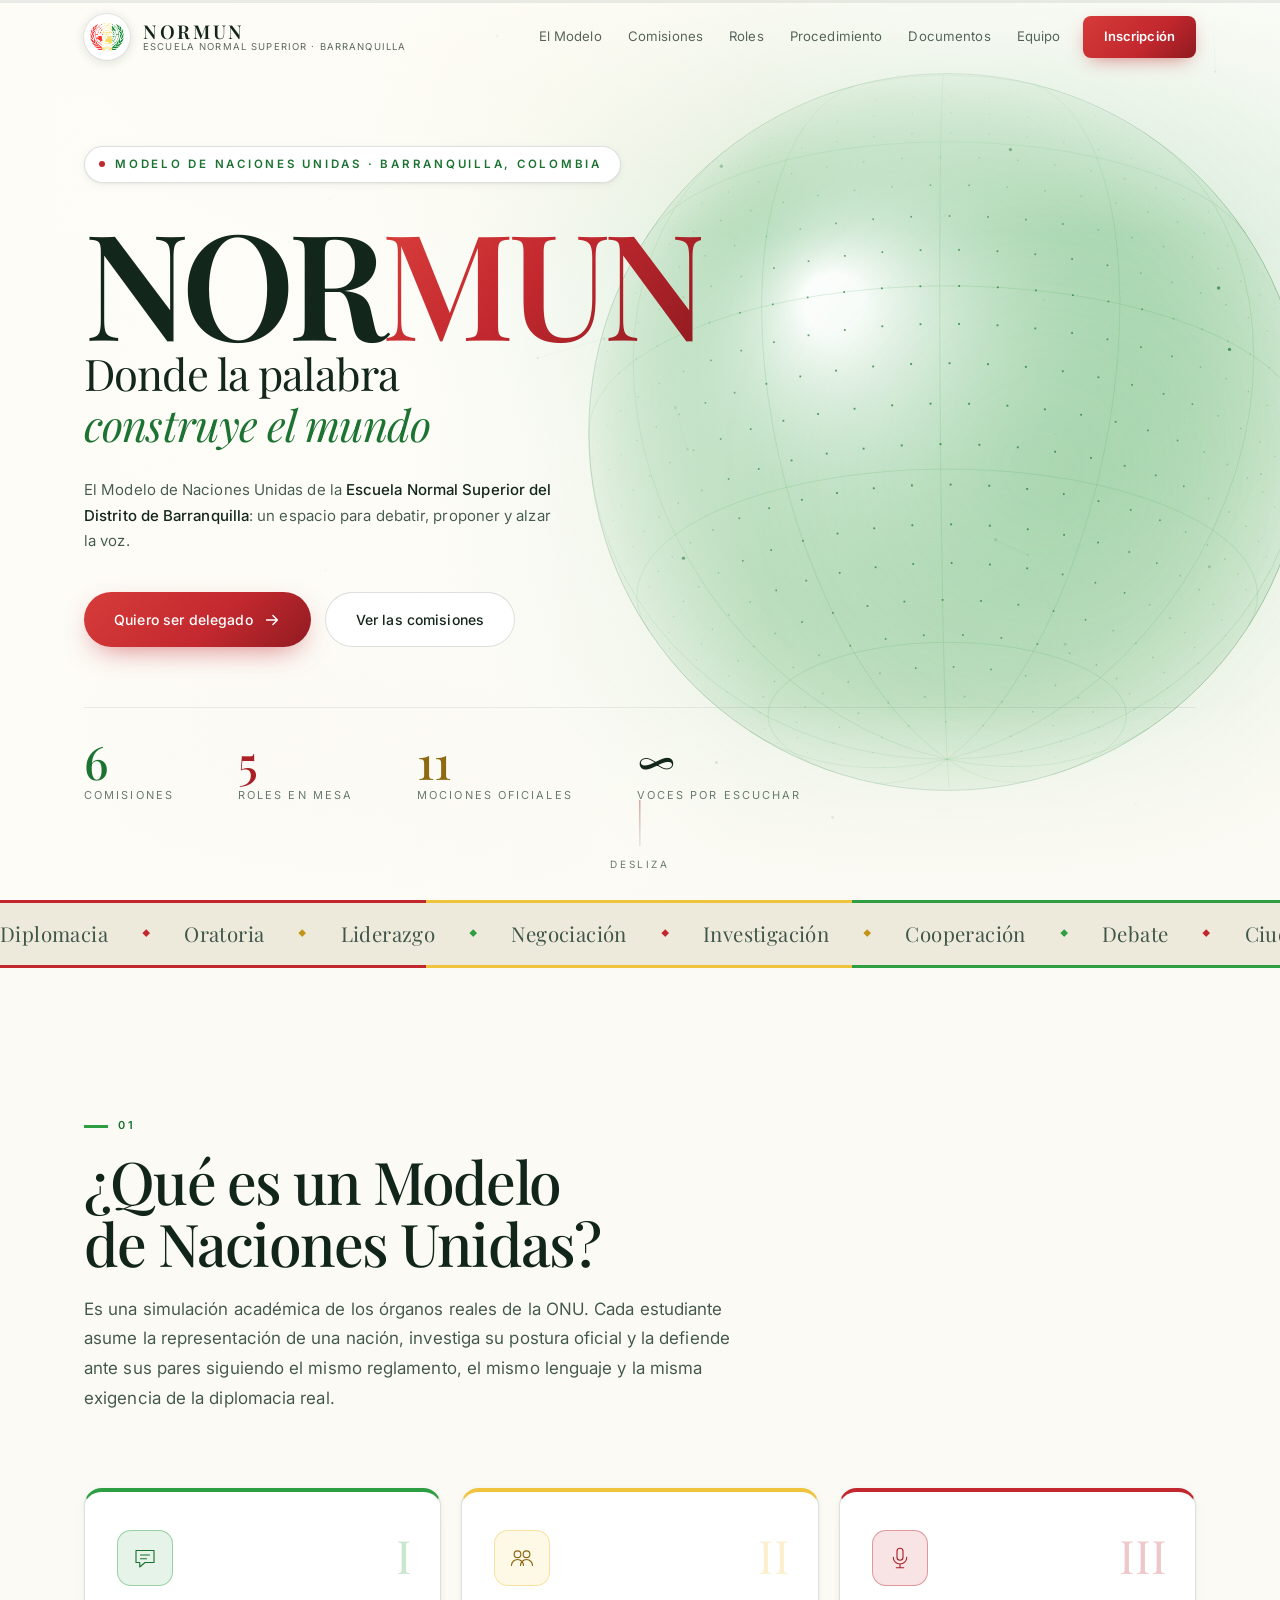
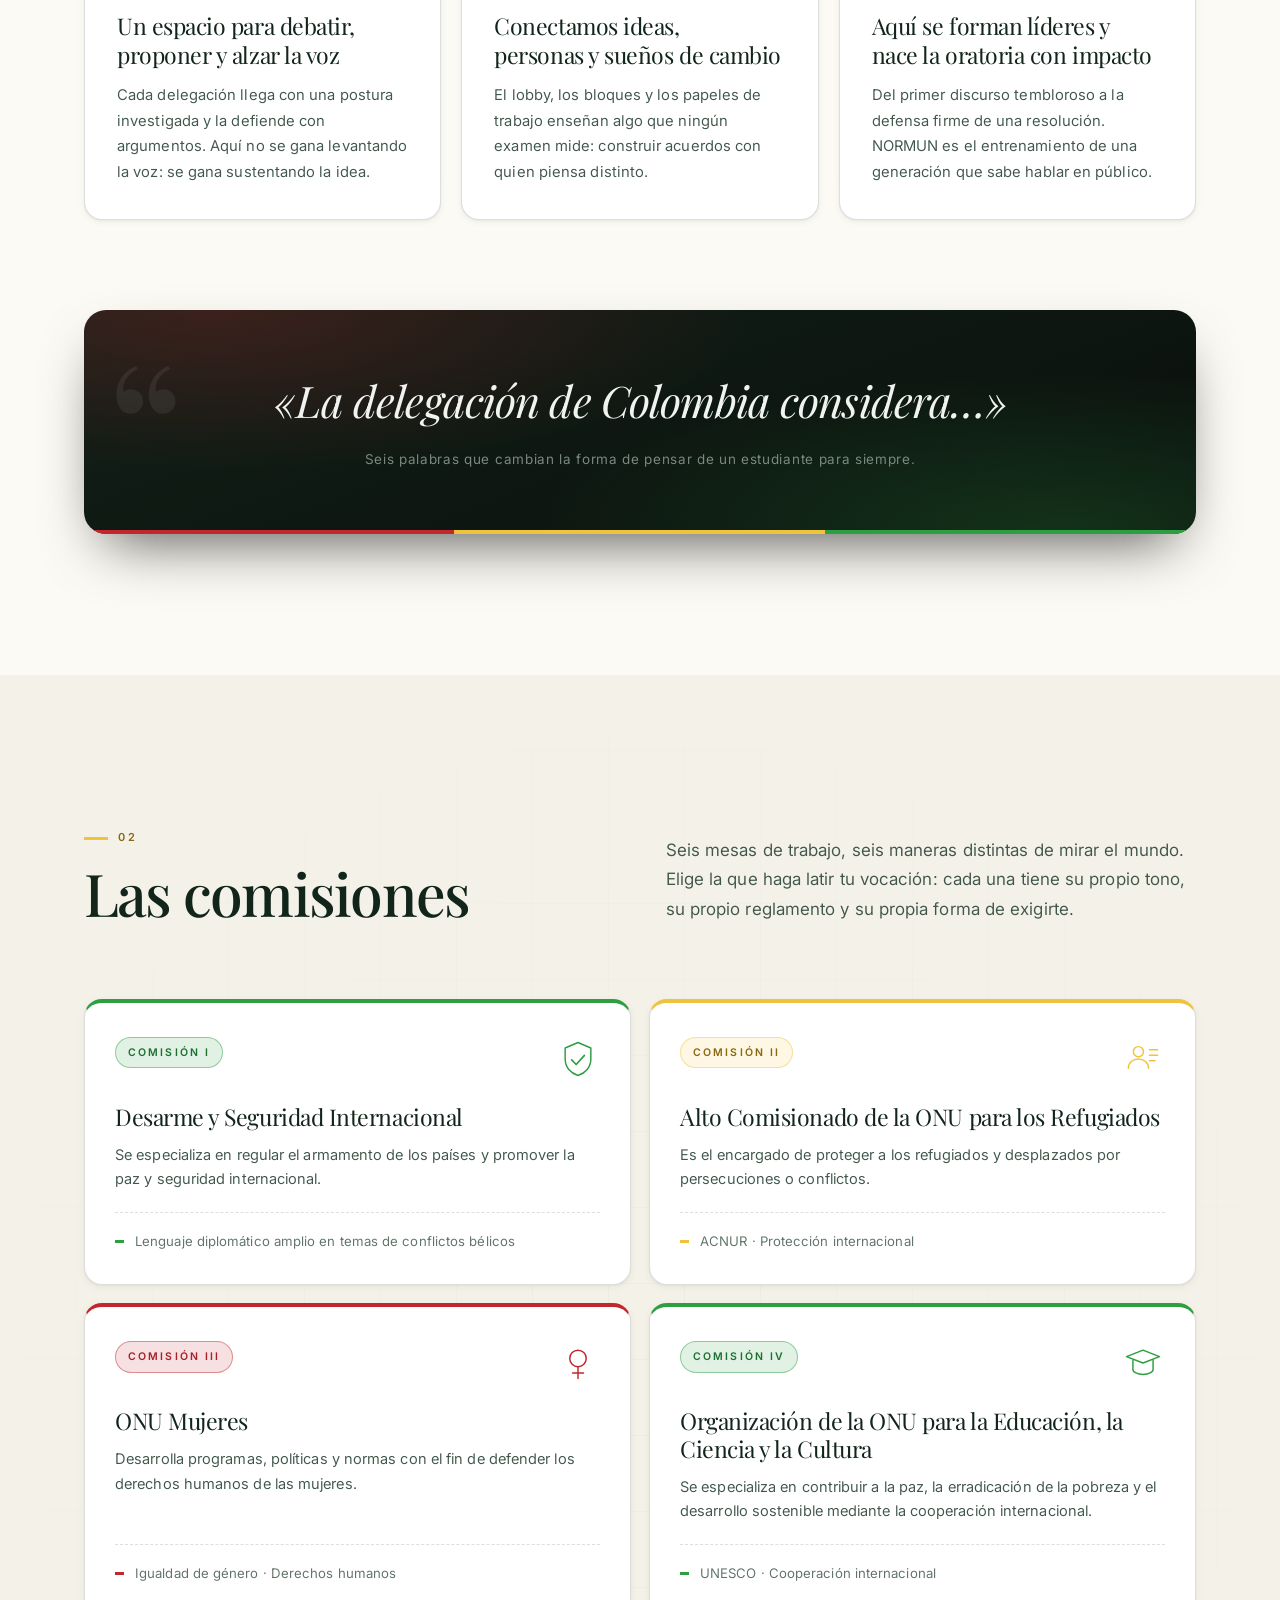
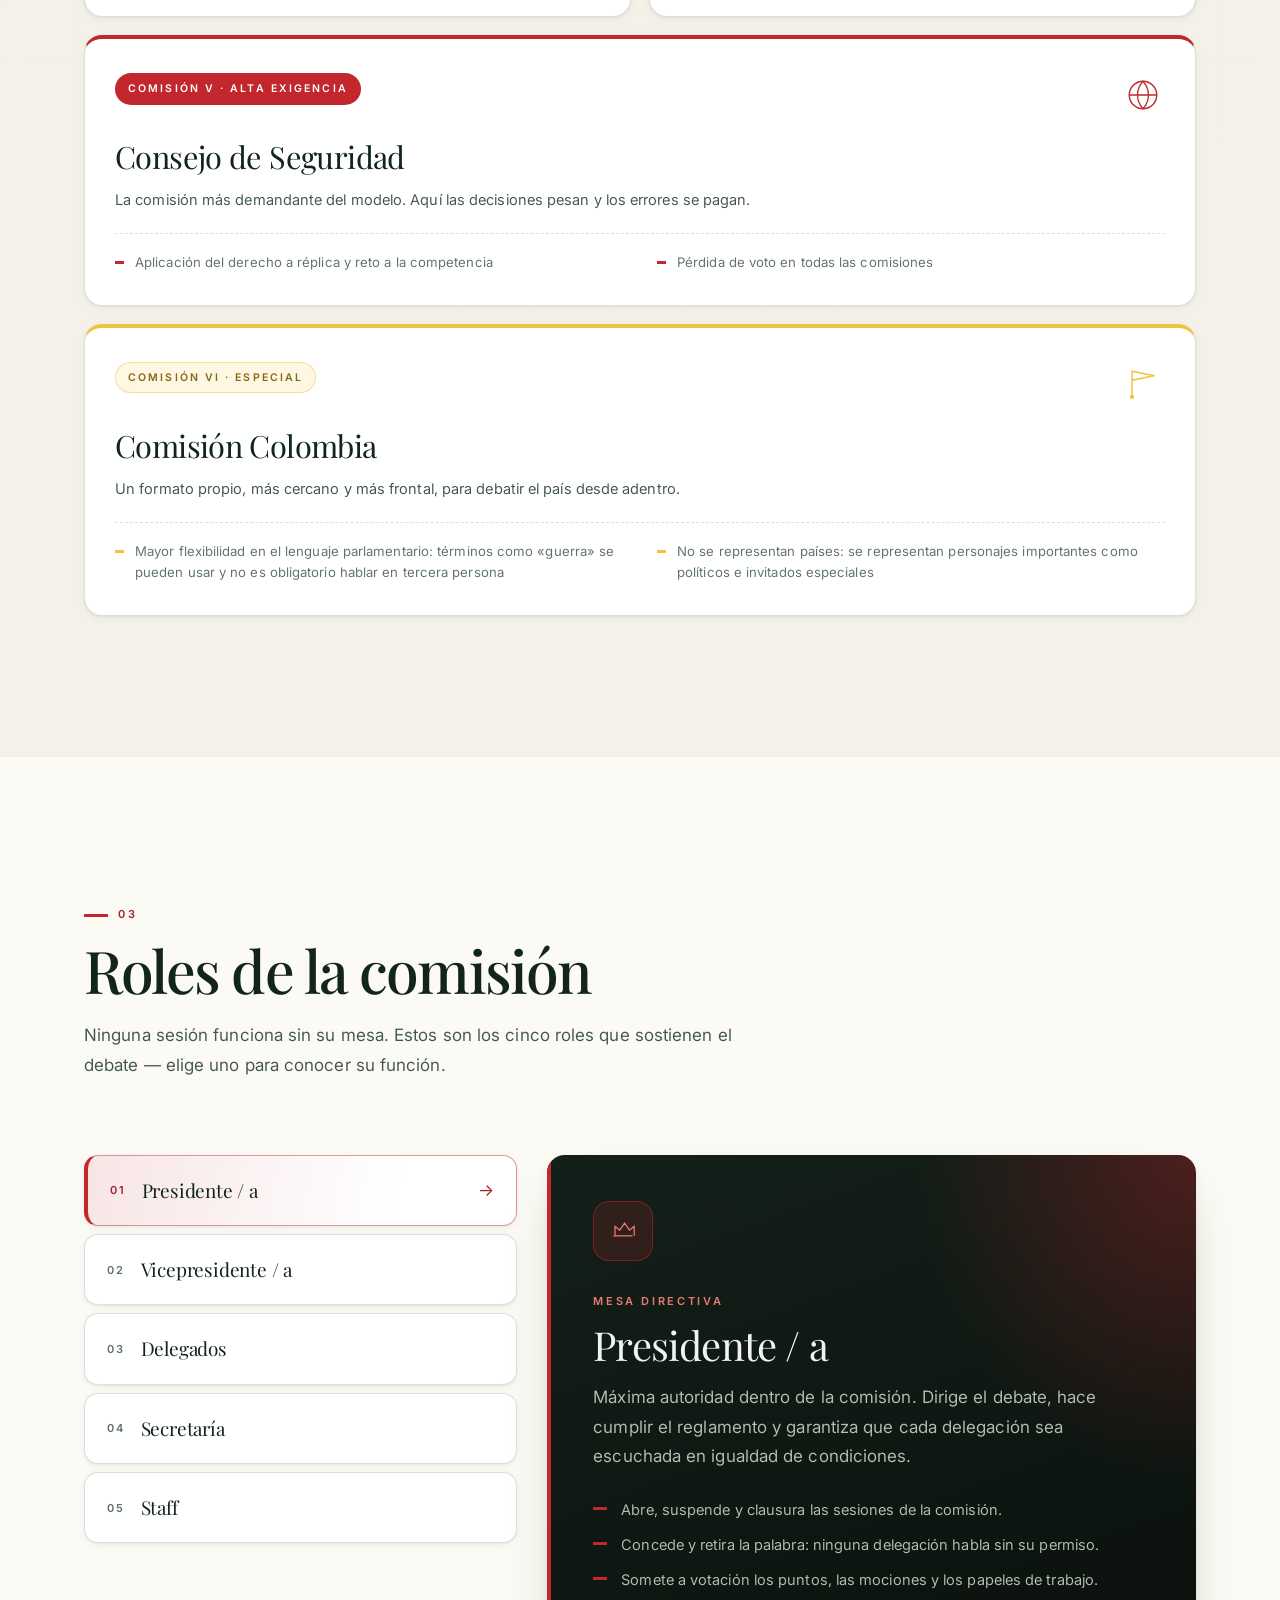
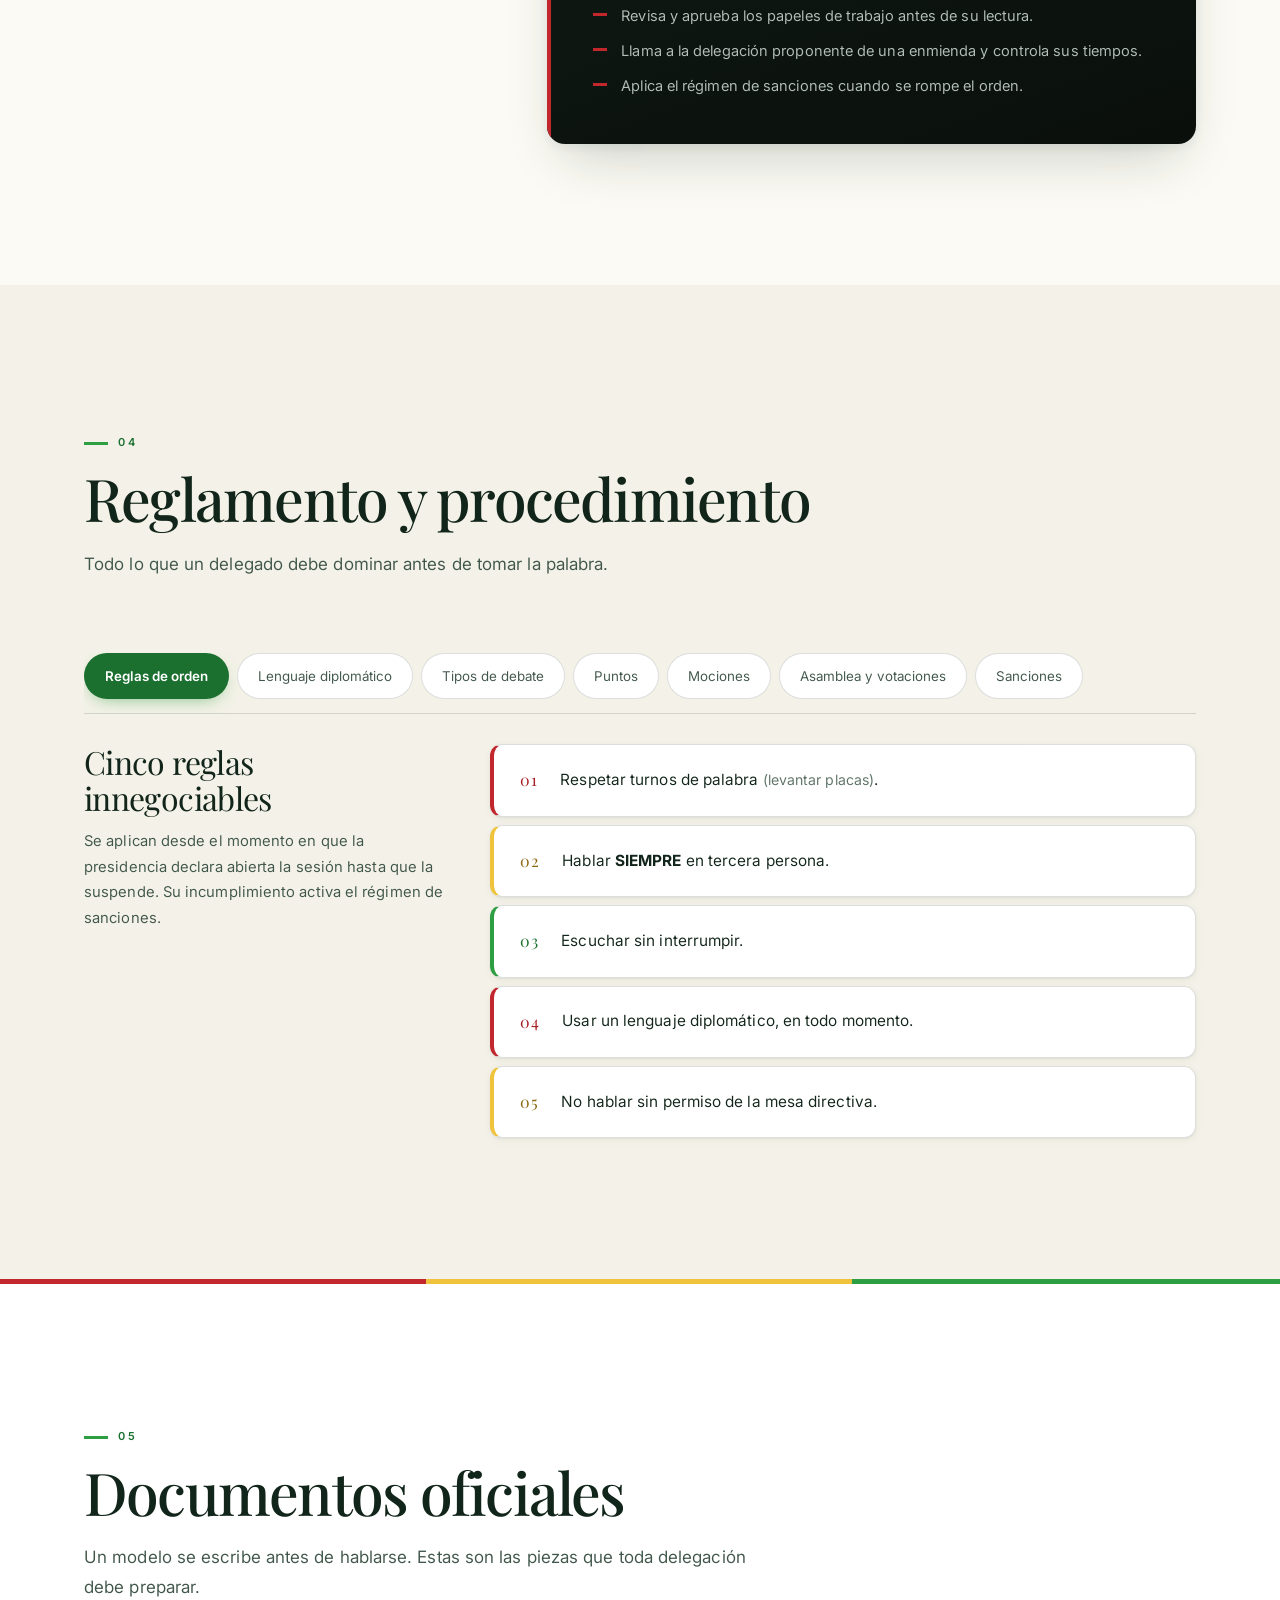
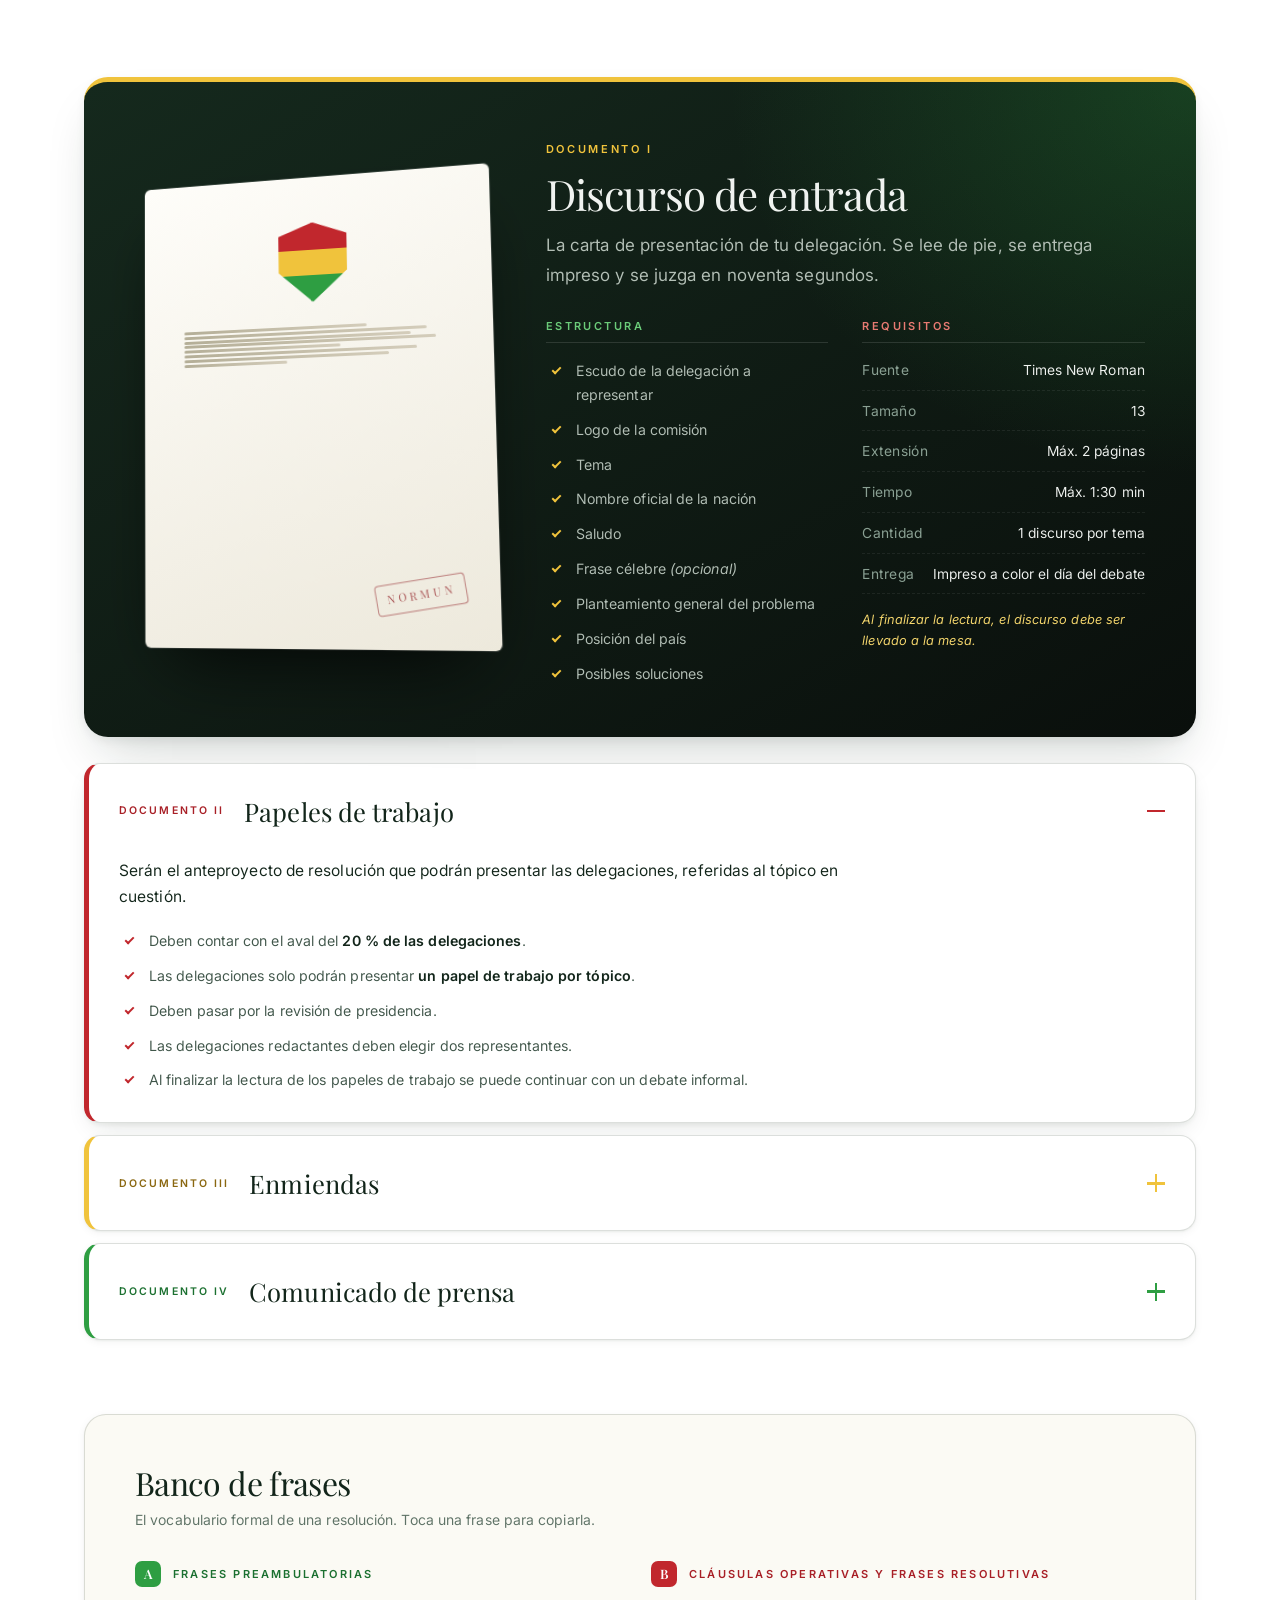
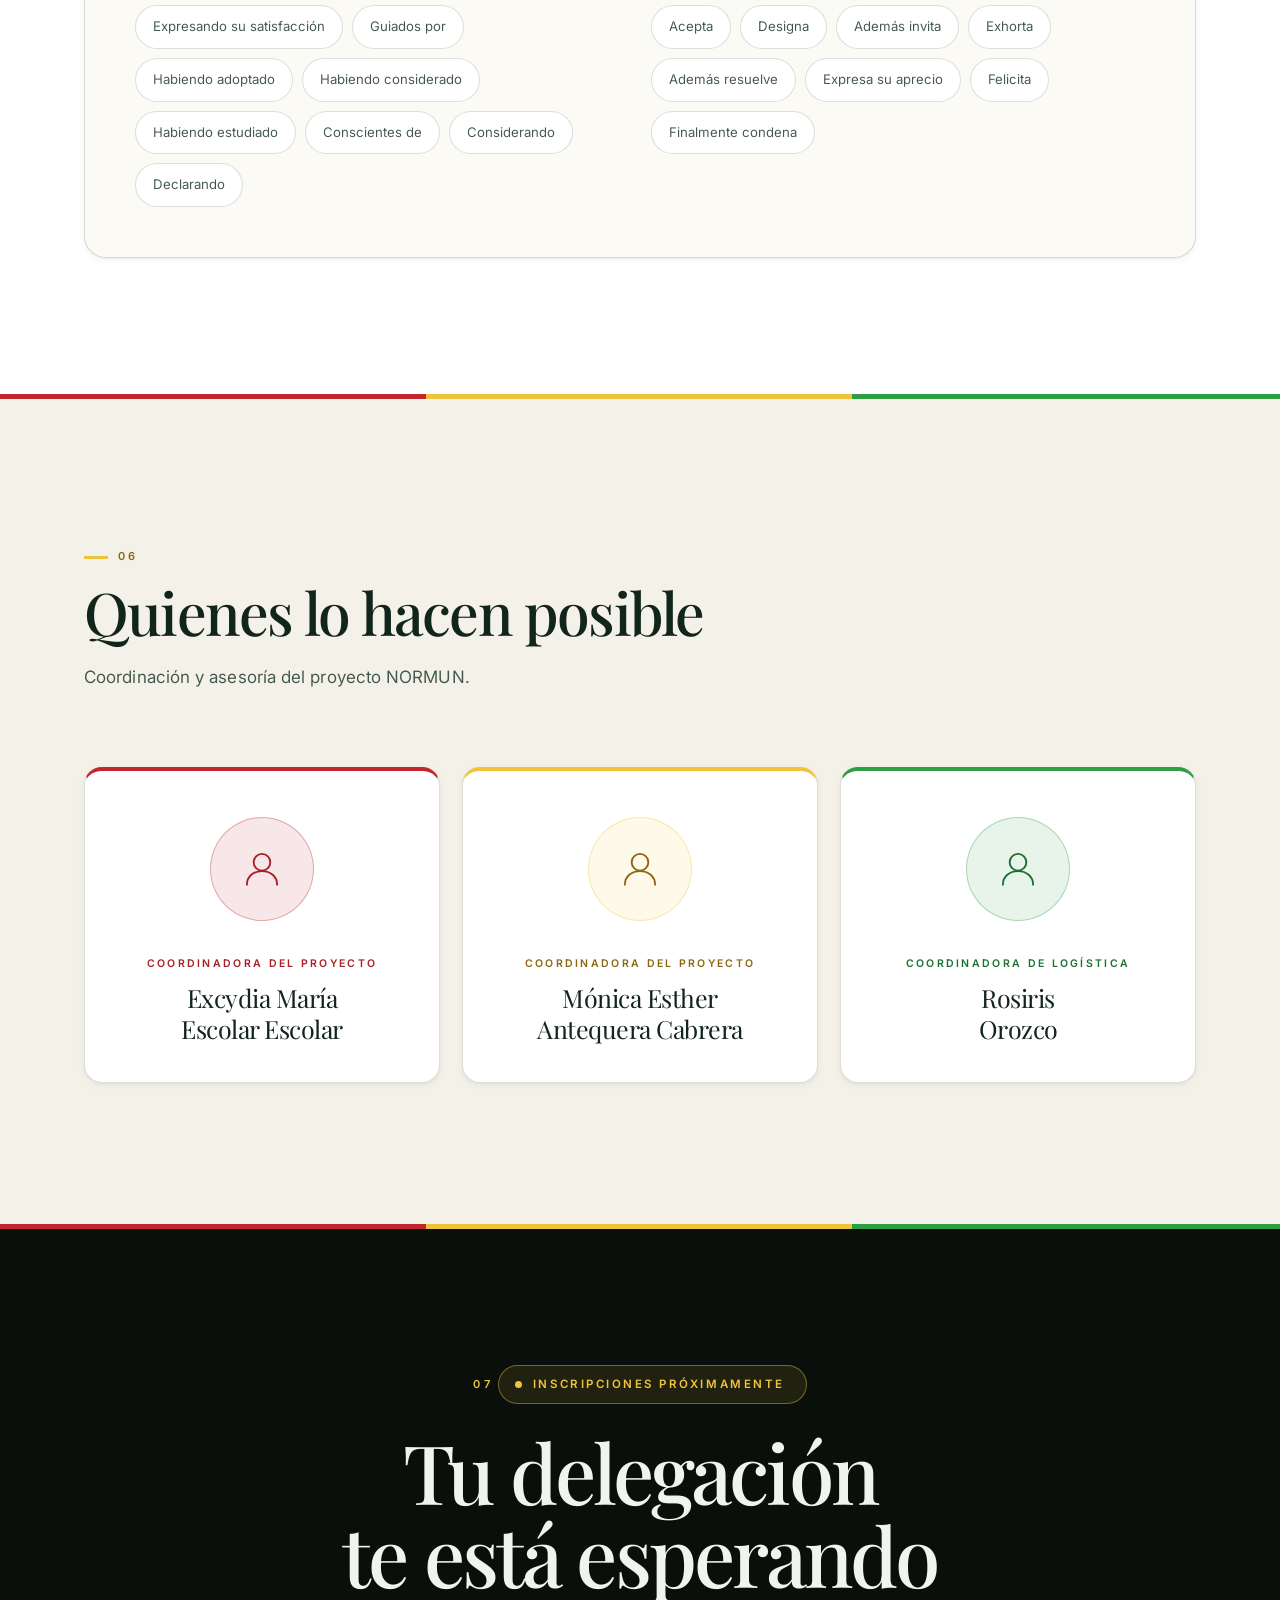
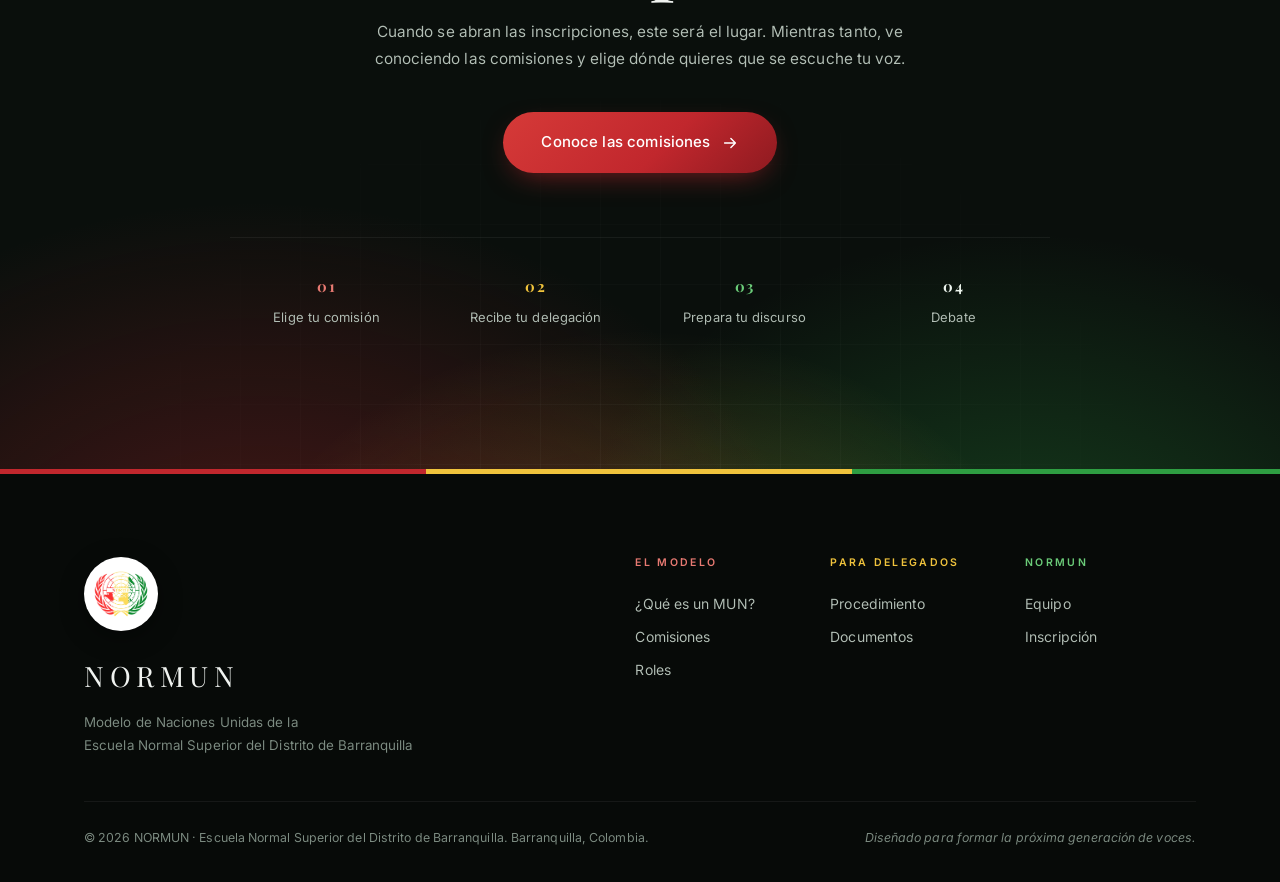
==== index.html @ fd5c43be "Sitio web de NORMUN Modelo de Naciones Unidas de la Escuela Normal Superior del Distrito de Barranqu" ====
<!DOCTYPE html>
<html lang="es">
<head>
<meta charset="UTF-8">
<meta name="viewport" content="width=device-width, initial-scale=1, viewport-fit=cover">
<meta name="theme-color" content="#FBFAF4">
<title>NORMUN · Modelo de Naciones Unidas — Escuela Normal Superior del Distrito de Barranquilla</title>
<meta name="description" content="NORMUN es el Modelo de Naciones Unidas de la Escuela Normal Superior del Distrito de Barranquilla. Un espacio para debatir, proponer y alzar la voz: seis comisiones, reglamento oficial y formación en oratoria y diplomacia.">
<meta name="author" content="NORMUN — Escuela Normal Superior del Distrito de Barranquilla">

<meta property="og:type" content="website">
<meta property="og:title" content="NORMUN · Modelo de Naciones Unidas">
<meta property="og:description" content="Escuela Normal Superior del Distrito de Barranquilla. Debatir, proponer y alzar la voz.">
<meta property="og:locale" content="es_CO">
<meta property="og:image" content="assets/img/logo-normun.png">
<meta name="twitter:card" content="summary_large_image">

<link rel="icon" href="data:image/svg+xml,%3Csvg xmlns='http://www.w3.org/2000/svg' viewBox='0 0 64 64'%3E%3Crect width='64' height='64' rx='14' fill='%230A0F0C'/%3E%3Cg fill='none' stroke-width='2'%3E%3Ccircle cx='32' cy='32' r='18' stroke='%232E9E42'/%3E%3Ccircle cx='32' cy='32' r='12' stroke='%23F0C33C'/%3E%3Ccircle cx='32' cy='32' r='6' stroke='%23F0C33C'/%3E%3Cpath d='M32 14v36M14 32h36M19.3 19.3 44.7 44.7M44.7 19.3 19.3 44.7' stroke='%23C1272D' stroke-width='1.6'/%3E%3C/g%3E%3C/svg%3E">

<link rel="apple-touch-icon" href="assets/img/logo-normun.png">

<link rel="preconnect" href="https://fonts.googleapis.com">
<link rel="preconnect" href="https://fonts.gstatic.com" crossorigin>
<link href="https://fonts.googleapis.com/css2?family=Inter:wght@300;400;500;600;700&family=Playfair+Display:ital,wght@0,400;0,500;0,600;0,700;1,400&display=swap" rel="stylesheet">

<link rel="stylesheet" href="assets/css/styles.css">
</head>
<body>

<!-- ============ PRELOADER ============ -->
<div class="loader" id="loader" aria-hidden="true">
  <div class="loader__inner">
    <span class="loader__logo">
      <img src="assets/img/logo-normun.png" alt="" loading="eager"
           onerror="this.closest('.loader__logo').classList.add('is-missing')">
      <!-- Respaldo si falta el archivo: emblema inspirado en el logo —
           globo de la ONU en proyección azimutal, rama izquierda roja
           y rama derecha verde. -->
      <svg class="loader__emblem" viewBox="0 0 120 120" fill="none" aria-hidden="true">
      <g class="lo-globe">
        <circle cx="60" cy="52" r="26"/>
        <circle cx="60" cy="52" r="17.3"/>
        <circle cx="60" cy="52" r="8.7"/>
        <path d="M60 26v52M34 52h52M41.6 33.6 78.4 70.4M78.4 33.6 41.6 70.4"/>
      </g>
      <g class="lo-branch lo-branch--l">
        <path d="M60 106C43 101 31 88 28 68"/>
        <ellipse class="lo-leaf" cx="47" cy="99" rx="7" ry="3.2" transform="rotate(-18 47 99)"/>
        <ellipse class="lo-leaf" cx="38.5" cy="91" rx="7" ry="3.2" transform="rotate(-40 38.5 91)"/>
        <ellipse class="lo-leaf" cx="32" cy="80" rx="7" ry="3.2" transform="rotate(-60 32 80)"/>
        <ellipse class="lo-leaf" cx="28.5" cy="68" rx="6.5" ry="3" transform="rotate(-80 28.5 68)"/>
      </g>
      <g class="lo-branch lo-branch--r">
        <path d="M60 106c17-5 29-18 32-38"/>
        <ellipse class="lo-leaf" cx="73" cy="99" rx="7" ry="3.2" transform="rotate(18 73 99)"/>
        <ellipse class="lo-leaf" cx="81.5" cy="91" rx="7" ry="3.2" transform="rotate(40 81.5 91)"/>
        <ellipse class="lo-leaf" cx="88" cy="80" rx="7" ry="3.2" transform="rotate(60 88 80)"/>
        <ellipse class="lo-leaf" cx="91.5" cy="68" rx="6.5" ry="3" transform="rotate(80 91.5 68)"/>
      </g>
      </svg>
    </span>
    <div class="loader__word" aria-label="NORMUN">
      <span>N</span><span>O</span><span>R</span><span>M</span><span>U</span><span>N</span>
    </div>
    <div class="loader__bar"><i></i></div>
  </div>
</div>

<div class="grain" aria-hidden="true"></div>
<div class="scrollbar" aria-hidden="true"><i id="scrollProgress"></i></div>

<a class="skip" href="#modelo">Saltar al contenido</a>

<!-- ============ NAV ============ -->
<header class="nav" id="nav">
  <div class="nav__wrap">
    <a href="#inicio" class="brand" aria-label="NORMUN — inicio">
      <!-- Guarda el logo oficial en assets/img/logo-normun.png y aparece solo.
           Mientras no exista, se muestra el emblema SVG de respaldo. -->
      <span class="brand__logo">
        <img src="assets/img/logo-normun.png" alt="" loading="eager"
             onerror="this.closest('.brand__logo').classList.add('is-missing')">
        <svg class="brand__mark" viewBox="0 0 48 48" fill="none" aria-hidden="true">
          <circle class="bm-globe" cx="24" cy="24" r="15" stroke-width="1.7"/>
          <circle class="bm-lat" cx="24" cy="24" r="10" stroke-width="1.1"/>
          <circle class="bm-lat" cx="24" cy="24" r="5" stroke-width="1.1"/>
          <path class="bm-mer" d="M24 9v30M9 24h30M13.4 13.4 34.6 34.6M34.6 13.4 13.4 34.6" stroke-width="1.1"/>
        </svg>
      </span>
      <span class="brand__text">
        <b>NORMUN</b>
        <em>Escuela Normal Superior &middot; Barranquilla</em>
      </span>
    </a>

    <nav class="nav__links" id="navLinks" aria-label="Navegación principal">
      <a href="#modelo">El Modelo</a>
      <a href="#comisiones">Comisiones</a>
      <a href="#roles">Roles</a>
      <a href="#procedimiento">Procedimiento</a>
      <a href="#documentos">Documentos</a>
      <a href="#equipo">Equipo</a>
      <a href="#inscripcion" class="nav__cta">Inscripción</a>
    </nav>

    <button class="burger" id="burger" aria-label="Abrir menú" aria-expanded="false" aria-controls="navLinks">
      <span></span><span></span>
    </button>
  </div>
</header>

<main>

<!-- ============ HERO ============ -->
<section class="hero" id="inicio">
  <canvas class="hero__canvas" id="globeCanvas" aria-hidden="true"></canvas>
  <div class="hero__veil" aria-hidden="true"></div>
  <div class="hero__glow" aria-hidden="true"></div>

  <div class="hero__content">
    <p class="hero__eyebrow reveal" data-delay="0">
      <span class="dot"></span> Modelo de Naciones Unidas · Barranquilla, Colombia
    </p>

    <h1 class="hero__title">
      <span class="line"><span class="up up--ink" style="--d:.05s">NOR</span><span class="up up--red" style="--d:.12s">MUN</span></span>
      <span class="line hero__sub"><span class="up" style="--d:.22s">Donde la palabra</span></span>
      <span class="line hero__sub"><span class="up up--italic" style="--d:.3s">construye el mundo</span></span>
    </h1>

    <p class="hero__lead reveal" data-delay="120">
      El Modelo de Naciones Unidas de la <strong>Escuela Normal Superior del Distrito
      de Barranquilla</strong>: un espacio para debatir, proponer y alzar la voz.
    </p>

    <div class="hero__actions reveal" data-delay="200">
      <a href="#inscripcion" class="btn btn--red">
        Quiero ser delegado
        <svg viewBox="0 0 20 20" aria-hidden="true"><path d="M4 10h12M11 5l5 5-5 5" fill="none" stroke="currentColor" stroke-width="1.6" stroke-linecap="round" stroke-linejoin="round"/></svg>
      </a>
      <a href="#comisiones" class="btn btn--ghost">Ver las comisiones</a>
    </div>

    <ul class="hero__facts reveal" data-delay="280">
      <li><b data-count="6">0</b><span>Comisiones</span></li>
      <li><b data-count="5">0</b><span>Roles en mesa</span></li>
      <li><b data-count="11">0</b><span>Mociones oficiales</span></li>
      <li><b>∞</b><span>Voces por escuchar</span></li>
    </ul>
  </div>

  <a href="#modelo" class="hero__scroll" aria-label="Desplazar hacia abajo">
    <span class="hero__scroll-line"><i></i></span>
    <span class="hero__scroll-txt">Desliza</span>
  </a>
</section>

<!-- ============ TICKER ============ -->
<div class="ticker" aria-hidden="true">
  <div class="ticker__track">
    <span>Diplomacia</span><i>◆</i><span>Oratoria</span><i>◆</i><span>Liderazgo</span><i>◆</i>
    <span>Negociación</span><i>◆</i><span>Investigación</span><i>◆</i><span>Cooperación</span><i>◆</i>
    <span>Debate</span><i>◆</i><span>Ciudadanía global</span><i>◆</i>
    <span>Diplomacia</span><i>◆</i><span>Oratoria</span><i>◆</i><span>Liderazgo</span><i>◆</i>
    <span>Negociación</span><i>◆</i><span>Investigación</span><i>◆</i><span>Cooperación</span><i>◆</i>
    <span>Debate</span><i>◆</i><span>Ciudadanía global</span><i>◆</i>
  </div>
</div>

<!-- ============ 01 · EL MODELO ============ -->
<section class="section section--modelo" id="modelo">
  <div class="wrap">
    <header class="sec-head reveal">
      <span class="sec-num">01</span>
      <h2 class="sec-title">¿Qué es un Modelo<br>de Naciones Unidas?</h2>
      <p class="sec-desc">
        Es una simulación académica de los órganos reales de la ONU. Cada estudiante asume la
        representación de una nación, investiga su postura oficial y la defiende ante sus pares
        siguiendo el mismo reglamento, el mismo lenguaje y la misma exigencia de la diplomacia real.
      </p>
    </header>

    <div class="pillars">
      <article class="pillar reveal" data-delay="0">
        <div class="pillar__icon">
          <svg viewBox="0 0 40 40" fill="none" aria-hidden="true">
            <path d="M8 10h24v16H20l-7 6v-6H8z" stroke="currentColor" stroke-width="1.5" stroke-linejoin="round"/>
            <path d="M14 16h12M14 21h8" stroke="currentColor" stroke-width="1.5" stroke-linecap="round"/>
          </svg>
        </div>
        <h3>Un espacio para debatir,<br>proponer y alzar la voz</h3>
        <p>Cada delegación llega con una postura investigada y la defiende con argumentos. Aquí no se
        gana levantando la voz: se gana sustentando la idea.</p>
        <span class="pillar__idx">I</span>
      </article>

      <article class="pillar reveal" data-delay="90">
        <div class="pillar__icon">
          <svg viewBox="0 0 40 40" fill="none" aria-hidden="true">
            <circle cx="14" cy="15" r="4.5" stroke="currentColor" stroke-width="1.5"/>
            <circle cx="26" cy="15" r="4.5" stroke="currentColor" stroke-width="1.5"/>
            <path d="M6 30c0-4.4 3.6-8 8-8s8 3.6 8 8M18 30c0-4.4 3.6-8 8-8s8 3.6 8 8" stroke="currentColor" stroke-width="1.5" stroke-linecap="round"/>
          </svg>
        </div>
        <h3>Conectamos ideas,<br>personas y sueños de cambio</h3>
        <p>El lobby, los bloques y los papeles de trabajo enseñan algo que ningún examen mide:
        construir acuerdos con quien piensa distinto.</p>
        <span class="pillar__idx">II</span>
      </article>

      <article class="pillar reveal" data-delay="180">
        <div class="pillar__icon">
          <svg viewBox="0 0 40 40" fill="none" aria-hidden="true">
            <rect x="16" y="7" width="8" height="16" rx="4" stroke="currentColor" stroke-width="1.5"/>
            <path d="M11 19a9 9 0 0 0 18 0M20 28v5M15 33h10" stroke="currentColor" stroke-width="1.5" stroke-linecap="round"/>
          </svg>
        </div>
        <h3>Aquí se forman líderes y<br>nace la oratoria con impacto</h3>
        <p>Del primer discurso tembloroso a la defensa firme de una resolución. NORMUN es el
        entrenamiento de una generación que sabe hablar en público.</p>
        <span class="pillar__idx">III</span>
      </article>
    </div>

    <figure class="quote on-dark reveal">
      <blockquote>
        «La delegación de Colombia considera…»
      </blockquote>
      <figcaption>
        Seis palabras que cambian la forma de pensar de un estudiante para siempre.
      </figcaption>
    </figure>
  </div>
</section>

<!-- ============ 02 · COMISIONES ============ -->
<section class="section section--comisiones" id="comisiones">
  <div class="wrap">
    <header class="sec-head sec-head--split reveal">
      <div>
        <span class="sec-num">02</span>
        <h2 class="sec-title">Las comisiones</h2>
      </div>
      <p class="sec-desc">
        Seis mesas de trabajo, seis maneras distintas de mirar el mundo. Elige la que
        haga latir tu vocación: cada una tiene su propio tono, su propio reglamento y
        su propia forma de exigirte.
      </p>
    </header>

    <div class="coms">

      <article class="com reveal" data-delay="0" style="--com:#2E9E42; --com-ink:#1B7030">
        <div class="com__bg" aria-hidden="true"></div>
        <div class="com__top">
          <span class="com__tag">Comisión I</span>
          <svg class="com__icon" viewBox="0 0 48 48" fill="none" aria-hidden="true">
            <path d="M24 6l14 6v12c0 9-6 15.5-14 18-8-2.5-14-9-14-18V12l14-6z" stroke="currentColor" stroke-width="1.6" stroke-linejoin="round"/>
            <path d="M17 25l5 5 9-10" stroke="currentColor" stroke-width="1.8" stroke-linecap="round" stroke-linejoin="round"/>
          </svg>
        </div>
        <h3 class="com__name">Desarme y Seguridad Internacional</h3>
        <p class="com__desc">Se especializa en regular el armamento de los países y promover la paz y
        seguridad internacional.</p>
        <ul class="com__meta">
          <li>Lenguaje diplomático amplio en temas de conflictos bélicos</li>
        </ul>
      </article>

      <article class="com reveal" data-delay="70" style="--com:#F0C33C; --com-ink:#8A6710">
        <div class="com__bg" aria-hidden="true"></div>
        <div class="com__top">
          <span class="com__tag">Comisión II</span>
          <svg class="com__icon" viewBox="0 0 48 48" fill="none" aria-hidden="true">
            <path d="M8 34c0-6 5-10 11-10s11 4 11 10" stroke="currentColor" stroke-width="1.6" stroke-linecap="round"/>
            <circle cx="19" cy="16" r="5.5" stroke="currentColor" stroke-width="1.6"/>
            <path d="M31 14h9M31 20h9M31 26h6" stroke="currentColor" stroke-width="1.6" stroke-linecap="round"/>
          </svg>
        </div>
        <h3 class="com__name">Alto Comisionado de la ONU para los Refugiados</h3>
        <p class="com__desc">Es el encargado de proteger a los refugiados y desplazados por
        persecuciones o conflictos.</p>
        <ul class="com__meta">
          <li>ACNUR · Protección internacional</li>
        </ul>
      </article>

      <article class="com reveal" data-delay="140" style="--com:#C1272D; --com-ink:#A81F26">
        <div class="com__bg" aria-hidden="true"></div>
        <div class="com__top">
          <span class="com__tag">Comisión III</span>
          <svg class="com__icon" viewBox="0 0 48 48" fill="none" aria-hidden="true">
            <circle cx="24" cy="19" r="9" stroke="currentColor" stroke-width="1.6"/>
            <path d="M24 28v13M18 35h12" stroke="currentColor" stroke-width="1.6" stroke-linecap="round"/>
          </svg>
        </div>
        <h3 class="com__name">ONU Mujeres</h3>
        <p class="com__desc">Desarrolla programas, políticas y normas con el fin de defender los
        derechos humanos de las mujeres.</p>
        <ul class="com__meta">
          <li>Igualdad de género · Derechos humanos</li>
        </ul>
      </article>

      <article class="com reveal" data-delay="0" style="--com:#2E9E42; --com-ink:#1B7030">
        <div class="com__bg" aria-hidden="true"></div>
        <div class="com__top">
          <span class="com__tag">Comisión IV</span>
          <svg class="com__icon" viewBox="0 0 48 48" fill="none" aria-hidden="true">
            <path d="M6 17l18-7 18 7-18 7-18-7z" stroke="currentColor" stroke-width="1.6" stroke-linejoin="round"/>
            <path d="M13 21v10c0 3 5 5.5 11 5.5S35 34 35 31V21" stroke="currentColor" stroke-width="1.6" stroke-linecap="round"/>
          </svg>
        </div>
        <h3 class="com__name">Organización de la ONU para la Educación, la Ciencia y la Cultura</h3>
        <p class="com__desc">Se especializa en contribuir a la paz, la erradicación de la pobreza y el
        desarrollo sostenible mediante la cooperación internacional.</p>
        <ul class="com__meta">
          <li>UNESCO · Cooperación internacional</li>
        </ul>
      </article>

      <article class="com com--wide reveal" data-delay="70" style="--com:#C1272D; --com-ink:#A81F26">
        <div class="com__bg" aria-hidden="true"></div>
        <div class="com__top">
          <span class="com__tag com__tag--hot">Comisión V · Alta exigencia</span>
          <svg class="com__icon" viewBox="0 0 48 48" fill="none" aria-hidden="true">
            <circle cx="24" cy="24" r="15" stroke="currentColor" stroke-width="1.6"/>
            <path d="M9 24h30M24 9c4 4.5 6 9.5 6 15s-2 10.5-6 15c-4-4.5-6-9.5-6-15s2-10.5 6-15z" stroke="currentColor" stroke-width="1.4"/>
          </svg>
        </div>
        <h3 class="com__name">Consejo de Seguridad</h3>
        <p class="com__desc">La comisión más demandante del modelo. Aquí las decisiones pesan y los
        errores se pagan.</p>
        <ul class="com__meta">
          <li>Aplicación del derecho a réplica y reto a la competencia</li>
          <li>Pérdida de voto en todas las comisiones</li>
        </ul>
      </article>

      <article class="com com--wide reveal" data-delay="140" style="--com:#F0C33C; --com-ink:#8A6710">
        <div class="com__bg" aria-hidden="true"></div>
        <div class="com__top">
          <span class="com__tag">Comisión VI · Especial</span>
          <svg class="com__icon" viewBox="0 0 48 48" fill="none" aria-hidden="true">
            <path d="M12 38V10l24 5-24 5" stroke="currentColor" stroke-width="1.6" stroke-linejoin="round"/>
            <circle cx="12" cy="38" r="2.4" fill="currentColor"/>
          </svg>
        </div>
        <h3 class="com__name">Comisión Colombia</h3>
        <p class="com__desc">Un formato propio, más cercano y más frontal, para debatir el país desde
        adentro.</p>
        <ul class="com__meta">
          <li>Mayor flexibilidad en el lenguaje parlamentario: términos como «guerra» se pueden usar y no es obligatorio hablar en tercera persona</li>
          <li>No se representan países: se representan personajes importantes como políticos e invitados especiales</li>
        </ul>
      </article>

    </div>
  </div>
</section>

<!-- ============ 03 · ROLES ============ -->
<section class="section section--roles" id="roles">
  <div class="wrap">
    <header class="sec-head reveal">
      <span class="sec-num">03</span>
      <h2 class="sec-title">Roles de la comisión</h2>
      <p class="sec-desc">Ninguna sesión funciona sin su mesa. Estos son los cinco roles que sostienen
      el debate — elige uno para conocer su función.</p>
    </header>

    <div class="roles reveal">
      <div class="roles__list" role="tablist" aria-label="Roles de la comisión">
        <button class="role is-active" role="tab" aria-selected="true" data-role="presidente">
          <span class="role__n">01</span>
          <span class="role__t">Presidente / a</span>
          <span class="role__arrow" aria-hidden="true">→</span>
        </button>
        <button class="role" role="tab" aria-selected="false" data-role="vicepresidente">
          <span class="role__n">02</span>
          <span class="role__t">Vicepresidente / a</span>
          <span class="role__arrow" aria-hidden="true">→</span>
        </button>
        <button class="role" role="tab" aria-selected="false" data-role="delegados">
          <span class="role__n">03</span>
          <span class="role__t">Delegados</span>
          <span class="role__arrow" aria-hidden="true">→</span>
        </button>
        <button class="role" role="tab" aria-selected="false" data-role="secretaria">
          <span class="role__n">04</span>
          <span class="role__t">Secretaría</span>
          <span class="role__arrow" aria-hidden="true">→</span>
        </button>
        <button class="role" role="tab" aria-selected="false" data-role="staff">
          <span class="role__n">05</span>
          <span class="role__t">Staff</span>
          <span class="role__arrow" aria-hidden="true">→</span>
        </button>
      </div>

      <div class="roles__panel" id="rolePanel" role="tabpanel" aria-live="polite">
        <!-- inyectado por JS -->
      </div>
    </div>
  </div>
</section>

<!-- ============ 04 · PROCEDIMIENTO ============ -->
<section class="section section--proc" id="procedimiento">
  <div class="wrap">
    <header class="sec-head reveal">
      <span class="sec-num">04</span>
      <h2 class="sec-title">Reglamento y procedimiento</h2>
      <p class="sec-desc">Todo lo que un delegado debe dominar antes de tomar la palabra.</p>
    </header>

    <div class="tabs reveal">
      <div class="tabs__bar" role="tablist" aria-label="Procedimiento">
        <button class="tab is-active" role="tab" aria-selected="true" data-tab="orden">Reglas de orden</button>
        <button class="tab" role="tab" aria-selected="false" data-tab="lenguaje">Lenguaje diplomático</button>
        <button class="tab" role="tab" aria-selected="false" data-tab="debate">Tipos de debate</button>
        <button class="tab" role="tab" aria-selected="false" data-tab="puntos">Puntos</button>
        <button class="tab" role="tab" aria-selected="false" data-tab="mociones">Mociones</button>
        <button class="tab" role="tab" aria-selected="false" data-tab="asamblea">Asamblea y votaciones</button>
        <button class="tab" role="tab" aria-selected="false" data-tab="sanciones">Sanciones</button>
      </div>

      <!-- Reglas de orden -->
      <div class="tabp is-active" data-panel="orden" role="tabpanel">
        <div class="tabp__grid">
          <div class="tabp__lead">
            <h3>Cinco reglas innegociables</h3>
            <p>Se aplican desde el momento en que la presidencia declara abierta la sesión hasta que
            la suspende. Su incumplimiento activa el régimen de sanciones.</p>
          </div>
          <ol class="rulelist">
            <li><span>01</span><p>Respetar turnos de palabra <em>(levantar placas)</em>.</p></li>
            <li><span>02</span><p>Hablar <strong>SIEMPRE</strong> en tercera persona.</p></li>
            <li><span>03</span><p>Escuchar sin interrumpir.</p></li>
            <li><span>04</span><p>Usar un lenguaje diplomático, en todo momento.</p></li>
            <li><span>05</span><p>No hablar sin permiso de la mesa directiva.</p></li>
          </ol>
        </div>
      </div>

      <!-- Lenguaje diplomático -->
      <div class="tabp" data-panel="lenguaje" role="tabpanel">
        <div class="tabp__grid">
          <div class="tabp__lead">
            <h3>Lenguaje diplomático</h3>
            <p>El delegado nunca habla por sí mismo: habla por una nación. Esa distancia es,
            literalmente, la primera lección de la diplomacia.</p>
          </div>
          <div class="lang">
            <div class="lang__card lang__card--yes">
              <span class="lang__flag">Se usa</span>
              <p>Tercera persona: <em>«La delegación de Brasil considera…»</em></p>
            </div>
            <div class="lang__card lang__card--no">
              <span class="lang__flag">Se evita</span>
              <p>«Yo pienso», «yo creo», «yo quiero».</p>
            </div>
            <div class="lang__card lang__card--gold">
              <span class="lang__flag">Siempre</span>
              <p>Con respeto, incluso al debatir ideas contrarias.</p>
            </div>
          </div>
        </div>
      </div>

      <!-- Tipos de debate -->
      <div class="tabp" data-panel="debate" role="tabpanel">
        <div class="tabp__grid">
          <div class="tabp__lead">
            <h3>Tipos de debate</h3>
            <p>La comisión avanza alternando tres formatos. Saber cuál pedir, y cuándo, es
            media victoria.</p>
          </div>
          <div class="cards3">
            <article class="c3">
              <h4>Lista de oradores</h4>
              <p>Orden de delegados para dar discursos <em>(ejemplo: 1 minuto cada uno)</em>.</p>
            </article>
            <article class="c3">
              <h4>Debate moderado</h4>
              <p>La mesa directiva da la palabra para las intervenciones.</p>
            </article>
            <article class="c3">
              <h4>Debate no moderado</h4>
              <p>Conversación libre, como una mesa de trabajo para redactar propuestas.</p>
            </article>
          </div>
        </div>
      </div>

      <!-- Puntos -->
      <div class="tabp" data-panel="puntos" role="tabpanel">
        <div class="tabp__grid">
          <div class="tabp__lead">
            <h3>Puntos de intervención</h3>
            <p>Los puntos interrumpen el curso normal del debate para resolver algo puntual.
            Se dirigen siempre a la mesa directiva.</p>
          </div>
          <div class="points">
            <div class="point"><b>Punto de información</b><span>Pregunta dirigida a otra delegación sobre su intervención.</span></div>
            <div class="point"><b>Punto de información a la mesa</b><span>Consulta dirigida a la mesa directiva.</span></div>
            <div class="point"><b>Punto de duda reglamentaria</b><span>Aclaración sobre el reglamento o el procedimiento.</span></div>
            <div class="point"><b>Punto de privilegio personal</b><span>Incomodidad que impide seguir el debate.</span></div>
            <div class="point"><b>Punto de orden</b><span>Señala una falta al procedimiento en curso.</span></div>
          </div>
          <p class="tabp__note">Las descripciones ampliadas se ajustarán al reglamento definitivo de la mesa directiva.</p>
        </div>
      </div>

      <!-- Mociones -->
      <div class="tabp" data-panel="mociones" role="tabpanel">
        <div class="tabp__grid">
          <div class="tabp__lead">
            <h3>Las once mociones</h3>
            <p>Una moción es una propuesta formal sobre el curso del debate. Se somete a votación
            y, si prospera, cambia el rumbo de la sesión.</p>
          </div>
          <div class="motions">
            <div class="motion"><span class="motion__n">01</span><b>Moción para abrir o establecer la agenda</b><p>Iniciar el trabajo en la comisión.</p></div>
            <div class="motion"><span class="motion__n">02</span><b>Moción para abrir un debate</b><p>Empezar debate (formal o informal) con duración máxima de 30 min; mayoría simple.</p></div>
            <div class="motion"><span class="motion__n">03</span><b>Moción para cerrar el debate</b><p>Terminar el debate; puede requerir mayoría calificada.</p></div>
            <div class="motion"><span class="motion__n">04</span><b>Moción para extensión del tiempo de debate</b><p>Alargar el debate; incluso quien está en el podio puede pedirlo.</p></div>
            <div class="motion"><span class="motion__n">05</span><b>Moción para tiempo de lobbying o caucus</b><p>Pausa para negociar o redactar; mayoría simple y la presidencia fija el tiempo.</p></div>
            <div class="motion"><span class="motion__n">06</span><b>Moción para receso</b><p>Pausa corta según la agenda.</p></div>
            <div class="motion"><span class="motion__n">07</span><b>Moción para retirar propuesta</b><p>Quitar una resolución o enmienda antes de votarla.</p></div>
            <div class="motion"><span class="motion__n">08</span><b>Moción para dividir la pregunta</b><p>Votar la resolución o enmienda por partes.</p></div>
            <div class="motion"><span class="motion__n">09</span><b>Moción para pasar directamente a votación</b><p>Saltar el debate e ir directo a votar.</p></div>
            <div class="motion"><span class="motion__n">10</span><b>Moción para reconsiderar votación</b><p>Repetir la votación, solo si se perdió antes.</p></div>
            <div class="motion"><span class="motion__n">11</span><b>Moción para suspender sesión</b><p>Terminar la jornada y continuar al día siguiente.</p></div>
          </div>
        </div>
      </div>

      <!-- Asamblea -->
      <div class="tabp" data-panel="asamblea" role="tabpanel">
        <div class="tabp__grid">
          <div class="tabp__lead">
            <h3>Asamblea General y votaciones</h3>
            <p>El momento en que todas las comisiones convergen y las palabras se convierten
            en decisiones.</p>
          </div>
          <div class="assembly">
            <article class="assembly__main">
              <h4>Asamblea General</h4>
              <p>Reunión general con todas las naciones de la ONU participantes para hablar sobre
              los papeles de trabajo.</p>
            </article>
            <article class="assembly__vote">
              <h4>Votaciones</h4>
              <ul class="ticks">
                <li>A favor, en contra o abstención: cada país equivale a <strong>un voto</strong>.</li>
                <li>La <strong>mayoría simple</strong> —más votos a favor que en contra— decide.</li>
                <li>La mesa directiva anuncia el resultado final.</li>
              </ul>
              <div class="voteviz" aria-hidden="true">
                <span class="voteviz__bar voteviz__bar--yes"><i></i><em>A favor</em></span>
                <span class="voteviz__bar voteviz__bar--no"><i></i><em>En contra</em></span>
                <span class="voteviz__bar voteviz__bar--abs"><i></i><em>Abstención</em></span>
              </div>
            </article>
          </div>
        </div>
      </div>

      <!-- Sanciones -->
      <div class="tabp" data-panel="sanciones" role="tabpanel">
        <div class="tabp__grid">
          <div class="tabp__lead">
            <h3>Régimen de sanciones</h3>
            <p>La cortesía diplomática no es un adorno: es la condición para que el debate exista.</p>
          </div>
          <div class="sanctions">
            <div class="sanction" data-lv="1">
              <span class="sanction__lv">Primera</span>
              <b>Llamado de atención</b>
              <p>La mesa directiva advierte a la delegación.</p>
            </div>
            <div class="sanction" data-lv="2">
              <span class="sanction__lv">Segunda</span>
              <b>Se anota en el registro</b>
              <p>Queda constancia escrita de la falta.</p>
            </div>
            <div class="sanction" data-lv="3">
              <span class="sanction__lv">Tercera</span>
              <b>Salida del recinto</b>
              <p>Por el tiempo que estipule la mesa directiva.</p>
            </div>
            <div class="sanction sanction--out" data-lv="4">
              <span class="sanction__lv">Expulsión</span>
              <b>Gritos e insultos directos</b>
              <p>Falta grave: expulsión inmediata del modelo.</p>
            </div>
          </div>
        </div>
      </div>

    </div>
  </div>
</section>

<!-- ============ 05 · DOCUMENTOS ============ -->
<section class="section section--docs section--light" id="documentos">
  <div class="wrap">
    <header class="sec-head reveal">
      <span class="sec-num">05</span>
      <h2 class="sec-title">Documentos oficiales</h2>
      <p class="sec-desc">Un modelo se escribe antes de hablarse. Estas son las piezas que toda
      delegación debe preparar.</p>
    </header>

    <!-- Discurso de entrada -->
    <article class="doc-hero reveal">
      <div class="doc-hero__paper" aria-hidden="true">
        <div class="paper">
          <div class="paper__shield"></div>
          <div class="paper__lines">
            <i style="--w:70%"></i><i style="--w:92%"></i><i style="--w:86%"></i>
            <i style="--w:95%"></i><i style="--w:60%"></i><i style="--w:88%"></i>
            <i style="--w:78%"></i><i style="--w:40%"></i>
          </div>
          <span class="paper__stamp">NORMUN</span>
        </div>
      </div>

      <div class="doc-hero__body">
        <span class="doc-hero__kicker">Documento I</span>
        <h3>Discurso de entrada</h3>
        <p class="doc-hero__intro">La carta de presentación de tu delegación. Se lee de pie, se
        entrega impreso y se juzga en noventa segundos.</p>

        <div class="doc-hero__cols">
          <div>
            <h4>Estructura</h4>
            <ul class="ticks ticks--sm">
              <li>Escudo de la delegación a representar</li>
              <li>Logo de la comisión</li>
              <li>Tema</li>
              <li>Nombre oficial de la nación</li>
              <li>Saludo</li>
              <li>Frase célebre <em>(opcional)</em></li>
              <li>Planteamiento general del problema</li>
              <li>Posición del país</li>
              <li>Posibles soluciones</li>
            </ul>
          </div>
          <div>
            <h4>Requisitos</h4>
            <ul class="specs">
              <li><b>Fuente</b><span>Times New Roman</span></li>
              <li><b>Tamaño</b><span>13</span></li>
              <li><b>Extensión</b><span>Máx. 2 páginas</span></li>
              <li><b>Tiempo</b><span>Máx. 1:30 min</span></li>
              <li><b>Cantidad</b><span>1 discurso por tema</span></li>
              <li><b>Entrega</b><span>Impreso a color el día del debate</span></li>
            </ul>
            <p class="doc-hero__note">Al finalizar la lectura, el discurso debe ser llevado a la mesa.</p>
          </div>
        </div>
      </div>
    </article>

    <!-- Otros documentos -->
    <div class="docs">
      <details class="docx reveal" data-delay="0" open>
        <summary>
          <span class="docx__kicker">Documento II</span>
          <span class="docx__title">Papeles de trabajo</span>
          <span class="docx__plus" aria-hidden="true"></span>
        </summary>
        <div class="docx__body">
          <p class="docx__lead">Serán el anteproyecto de resolución que podrán presentar las
          delegaciones, referidas al tópico en cuestión.</p>
          <ul class="ticks ticks--sm">
            <li>Deben contar con el aval del <strong>20 % de las delegaciones</strong>.</li>
            <li>Las delegaciones solo podrán presentar <strong>un papel de trabajo por tópico</strong>.</li>
            <li>Deben pasar por la revisión de presidencia.</li>
            <li>Las delegaciones redactantes deben elegir dos representantes.</li>
            <li>Al finalizar la lectura de los papeles de trabajo se puede continuar con un debate informal.</li>
          </ul>
        </div>
      </details>

      <details class="docx reveal" data-delay="80">
        <summary>
          <span class="docx__kicker">Documento III</span>
          <span class="docx__title">Enmiendas</span>
          <span class="docx__plus" aria-hidden="true"></span>
        </summary>
        <div class="docx__body">
          <p class="docx__lead">Agrega, modifica o elimina partes de los papeles de trabajo, antes
          de que estos sean votados.</p>
          <ul class="ticks ticks--sm">
            <li>La delegación que lo desee puede hacer una enmienda, y deberá hacerlo <strong>por escrito</strong>, entregada a presidencia.</li>
            <li>Si la enmienda recibe el apoyo de todas las delegaciones se considera <strong>amigable</strong> y pasa a formar parte del documento de inmediato; de lo contrario se considera <strong>no amigable</strong> y se somete a votación.</li>
            <li>La mesa llamará a la delegación que propuso la enmienda, que tendrá <strong>2 minutos</strong> para explicarla.</li>
            <li>Esa delegación tendrá <strong>2 minutos más</strong> para contestar preguntas.</li>
            <li>Si la presidencia o el comité general lo considera pertinente, podrá procederse a un debate sobre la enmienda.</li>
          </ul>
        </div>
      </details>

      <details class="docx reveal" data-delay="160">
        <summary>
          <span class="docx__kicker">Documento IV</span>
          <span class="docx__title">Comunicado de prensa</span>
          <span class="docx__plus" aria-hidden="true"></span>
        </summary>
        <div class="docx__body">
          <p class="docx__lead">Utilizado cuando no hay suficientes naciones para poder conformar un
          bloque y redactar un papel de trabajo.</p>
        </div>
      </details>
    </div>

    <!-- Banco de frases -->
    <div class="phrases reveal">
      <div class="phrases__head">
        <h3>Banco de frases</h3>
        <p>El vocabulario formal de una resolución. Toca una frase para copiarla.</p>
      </div>
      <div class="phrases__grid">
        <div class="phbox">
          <h4><span>A</span> Frases preambulatorias</h4>
          <div class="chips">
            <button class="chip">Expresando su satisfacción</button>
            <button class="chip">Guiados por</button>
            <button class="chip">Habiendo adoptado</button>
            <button class="chip">Habiendo considerado</button>
            <button class="chip">Habiendo estudiado</button>
            <button class="chip">Conscientes de</button>
            <button class="chip">Considerando</button>
            <button class="chip">Declarando</button>
          </div>
        </div>
        <div class="phbox phbox--gold">
          <h4><span>B</span> Cláusulas operativas y frases resolutivas</h4>
          <div class="chips">
            <button class="chip">Acepta</button>
            <button class="chip">Designa</button>
            <button class="chip">Además invita</button>
            <button class="chip">Exhorta</button>
            <button class="chip">Además resuelve</button>
            <button class="chip">Expresa su aprecio</button>
            <button class="chip">Felicita</button>
            <button class="chip">Finalmente condena</button>
          </div>
        </div>
      </div>
    </div>
  </div>
</section>

<!-- ============ 06 · EQUIPO ============ -->
<section class="section section--team" id="equipo">
  <div class="wrap">
    <header class="sec-head reveal">
      <span class="sec-num">06</span>
      <h2 class="sec-title">Quienes lo hacen posible</h2>
      <p class="sec-desc">Coordinación y asesoría del proyecto NORMUN.</p>
    </header>

    <div class="team">
      <article class="member reveal" data-delay="0">
        <div class="member__avatar" aria-hidden="true">
          <svg viewBox="0 0 48 48" fill="none">
            <circle cx="24" cy="17.5" r="8" stroke="currentColor" stroke-width="1.8"/>
            <path d="M9.5 39c0-7.8 6.5-13 14.5-13s14.5 5.2 14.5 13" stroke="currentColor" stroke-width="1.8" stroke-linecap="round"/>
          </svg>
        </div>
        <span class="member__role">Coordinadora del proyecto</span>
        <h3 class="member__name">Excydia María<br>Escolar Escolar</h3>
      </article>

      <article class="member reveal" data-delay="90">
        <div class="member__avatar" aria-hidden="true">
          <svg viewBox="0 0 48 48" fill="none">
            <circle cx="24" cy="17.5" r="8" stroke="currentColor" stroke-width="1.8"/>
            <path d="M9.5 39c0-7.8 6.5-13 14.5-13s14.5 5.2 14.5 13" stroke="currentColor" stroke-width="1.8" stroke-linecap="round"/>
          </svg>
        </div>
        <span class="member__role">Coordinadora del proyecto</span>
        <h3 class="member__name">Mónica Esther<br>Antequera Cabrera</h3>
      </article>

      <article class="member reveal" data-delay="180">
        <div class="member__avatar" aria-hidden="true">
          <svg viewBox="0 0 48 48" fill="none">
            <circle cx="24" cy="17.5" r="8" stroke="currentColor" stroke-width="1.8"/>
            <path d="M9.5 39c0-7.8 6.5-13 14.5-13s14.5 5.2 14.5 13" stroke="currentColor" stroke-width="1.8" stroke-linecap="round"/>
          </svg>
        </div>
        <span class="member__role">Coordinadora de logística</span>
        <h3 class="member__name">Rosiris<br>Orozco</h3>
      </article>
    </div>
  </div>
</section>

<!-- ============ 07 · INSCRIPCIÓN ============
     Cuando se abran las inscripciones, reemplazar el aviso
     .cta__status por los botones reales. En el README está
     explicado paso a paso. -->
<section class="section section--cta on-dark" id="inscripcion">
  <div class="cta-bg" aria-hidden="true"></div>
  <div class="wrap">
    <div class="cta reveal">
      <span class="sec-num">07</span>

      <p class="cta__status"><i aria-hidden="true"></i>Inscripciones próximamente</p>

      <h2 class="cta__title">Tu delegación<br>te está esperando</h2>
      <p class="cta__lead">Cuando se abran las inscripciones, este será el lugar. Mientras tanto,
      ve conociendo las comisiones y elige dónde quieres que se escuche tu voz.</p>

      <div class="cta__actions">
        <a href="#comisiones" class="btn btn--red btn--lg">
          Conoce las comisiones
          <svg viewBox="0 0 20 20" aria-hidden="true"><path d="M4 10h12M11 5l5 5-5 5" fill="none" stroke="currentColor" stroke-width="1.6" stroke-linecap="round" stroke-linejoin="round"/></svg>
        </a>
      </div>

      <ul class="cta__steps">
        <li><b>01</b><span>Elige tu comisión</span></li>
        <li><b>02</b><span>Recibe tu delegación</span></li>
        <li><b>03</b><span>Prepara tu discurso</span></li>
        <li><b>04</b><span>Debate</span></li>
      </ul>
    </div>
  </div>
</section>

</main>

<!-- ============ FOOTER ============ -->
<footer class="foot on-dark">
  <div class="wrap">
    <div class="foot__top">
      <div class="foot__brand">
        <span class="foot__logo">
          <img src="assets/img/logo-normun.png" alt="Logo de NORMUN" loading="eager"
               onerror="this.closest('.foot__logo').classList.add('is-missing')">
          <svg class="brand__mark" viewBox="0 0 48 48" fill="none" aria-hidden="true">
            <circle class="bm-globe" cx="24" cy="24" r="15" stroke-width="1.5"/>
            <circle class="bm-lat" cx="24" cy="24" r="10" stroke-width="1"/>
            <circle class="bm-lat" cx="24" cy="24" r="5" stroke-width="1"/>
            <path class="bm-mer" d="M24 9v30M9 24h30M13.4 13.4 34.6 34.6M34.6 13.4 13.4 34.6" stroke-width="1"/>
          </svg>
        </span>
        <p class="foot__name">NORMUN</p>
        <p class="foot__school">Modelo de Naciones Unidas de la<br>Escuela Normal Superior del Distrito de Barranquilla</p>
      </div>

      <nav class="foot__nav" aria-label="Navegación del pie de página">
        <div>
          <h4>El modelo</h4>
          <a href="#modelo">¿Qué es un MUN?</a>
          <a href="#comisiones">Comisiones</a>
          <a href="#roles">Roles</a>
        </div>
        <div>
          <h4>Para delegados</h4>
          <a href="#procedimiento">Procedimiento</a>
          <a href="#documentos">Documentos</a>
        </div>
        <div>
          <h4>NORMUN</h4>
          <a href="#equipo">Equipo</a>
          <a href="#inscripcion">Inscripción</a>
        </div>
      </nav>
    </div>

    <div class="foot__bottom">
      <p>© <span id="year">2026</span> NORMUN · Escuela Normal Superior del Distrito de Barranquilla. Barranquilla, Colombia.</p>
      <p class="foot__mini">Diseñado para formar la próxima generación de voces.</p>
    </div>
  </div>
</footer>

<div class="toast" id="toast" role="status" aria-live="polite"></div>

<script src="assets/js/main.js"></script>
</body>
</html>
---- assets/css/styles.css ----
/* =============================================================
   NORMUN — Modelo de Naciones Unidas
   Escuela Normal Superior del Distrito de Barranquilla
   Hoja de estilos principal

   ARQUITECTURA DE COLOR
   ---------------------
   La página es CLARA por defecto, igual que el fondo del logo.
   Rojo, amarillo y verde se leen encima tal como en el emblema.

   Las zonas oscuras (hero, inscripción y pie de página) llevan la
   clase .on-dark, que sólo redefine los tokens de superficie y
   texto. Todos los componentes se adaptan solos.

   Cada sección tiene su color de acento y van rotando:
     01 El Modelo ......... VERDE
     02 Comisiones ........ AMARILLO
     03 Roles ............. ROJO
     04 Procedimiento ..... VERDE
     05 Documentos ........ BLANCO puro, enmarcado en tricolor
     06 Equipo ............ AMARILLO
     07 Video ............. ROJO
     08 Inscripción ....... TRICOLOR sobre oscuro

   OJO CON EL AMARILLO: sobre fondo claro no tiene contraste
   suficiente para texto. Por eso existe --yellow-ink, que es la
   versión legible. Como relleno, borde o barra sí va el amarillo
   puro. Lo mismo aplica a --green-ink y --red-ink.
   ============================================================= */

/* ---------- 1. TOKENS ---------- */
:root{
  /* Los tres colores del logo de NORMUN
     (rama izquierda roja, rama derecha verde, base amarilla) */
  --green:      #2E9E42;
  --green-soft: #6BCC79;
  --green-deep: #1B7030;
  --yellow:     #F0C33C;
  --yellow-soft:#F8D96E;
  --yellow-deep:#C39516;
  --red:        #C1272D;
  --red-soft:   #E87A72;
  --red-deep:   #8E1A20;

  /* Versiones legibles como TEXTO sobre fondo claro */
  --green-ink:  #1B7030;
  --yellow-ink: #8A6710;
  --red-ink:    #A81F26;

  /* Superficies claras */
  --bg:      #FBFAF4;
  --bg-2:    #F4F2E8;
  --bg-3:    #EDEADC;
  --surface: #FFFFFF;

  /* Superficie oscura (bloques de puntuación e Inscripción) */
  --ink:     #0A0F0C;

  /* Texto y líneas (valores del modo claro) */
  --fg:        #12251A;
  --fg-2:      #40564A;
  --fg-3:      #5E7266;
  --line:      rgba(20,40,26,.15);
  --line-soft: rgba(20,40,26,.08);

  /* Sombras: en un diseño claro hacen el trabajo que hacía el brillo */
  --sh-sm: 0 1px 2px rgba(20,40,26,.05), 0 2px 8px rgba(20,40,26,.05);
  --sh-md: 0 2px 4px rgba(20,40,26,.05), 0 10px 26px -10px rgba(20,40,26,.16);
  --sh-lg: 0 4px 10px rgba(20,40,26,.06), 0 26px 52px -18px rgba(20,40,26,.22);

  /* Tipografía */
  --serif: "Playfair Display", "Times New Roman", Georgia, serif;
  --sans:  "Inter", -apple-system, BlinkMacSystemFont, "Segoe UI", Roboto, sans-serif;

  /* Métrica */
  --maxw: 1240px;
  --pad:  clamp(20px, 5vw, 64px);
  --rad:  18px;

  /* Curvas */
  --ease:  cubic-bezier(.22,.61,.36,1);
  --ease2: cubic-bezier(.65,0,.35,1);

  /* Degradado tricolor: el orden del logo, de izquierda a derecha.
     Rojo (rama izquierda) → amarillo (base) → verde (rama derecha) */
  --tricolor: linear-gradient(90deg,
      var(--red) 0%, var(--red) 33.3%,
      var(--yellow) 33.3%, var(--yellow) 66.6%,
      var(--green) 66.6%, var(--green) 100%);
}

/* Zonas oscuras: sólo se redefinen superficie, texto y las
   variantes legibles de los tres colores */
.on-dark{
  --fg:        #F0F3F0;
  --fg-2:      #B4C0B7;
  --fg-3:      #7E8D83;
  --line:      rgba(255,255,255,.11);
  --line-soft: rgba(255,255,255,.06);
  --surface:   rgba(255,255,255,.03);
  --green-ink: var(--green-soft);
  --yellow-ink:var(--yellow);
  --red-ink:   var(--red-soft);
  --sh-sm: 0 2px 10px rgba(0,0,0,.3);
  --sh-md: 0 10px 30px -12px rgba(0,0,0,.55);
  --sh-lg: 0 26px 60px -22px rgba(0,0,0,.7);
  color:var(--fg);
}

/* ---------- 2. RESET ---------- */
*,*::before,*::after{ box-sizing:border-box; }
html{ scroll-behavior:smooth; -webkit-text-size-adjust:100%; }
body{
  margin:0;
  background:var(--bg);
  color:var(--fg);
  font-family:var(--sans);
  font-size:clamp(15px,.42vw + 14px,17px);
  line-height:1.65;
  font-weight:380;
  letter-spacing:.005em;
  overflow-x:hidden;
  -webkit-font-smoothing:antialiased;
  -moz-osx-font-smoothing:grayscale;
}
body.is-locked{ overflow:hidden; }
img,svg,canvas{ display:block; max-width:100%; }
h1,h2,h3,h4{ margin:0; font-weight:400; line-height:1.1; letter-spacing:-.02em; }
p{ margin:0; }
ul,ol{ margin:0; padding:0; list-style:none; }
a{ color:inherit; text-decoration:none; }
button{ font:inherit; color:inherit; background:none; border:0; cursor:pointer; }
::selection{ background:var(--yellow); color:#12251A; }

.wrap{ width:100%; max-width:var(--maxw); margin-inline:auto; padding-inline:var(--pad); }

.skip{
  position:fixed; top:-100px; left:16px; z-index:999;
  background:var(--red); color:#fff; padding:12px 20px; border-radius:8px;
  font-weight:600; transition:top .25s var(--ease);
}
.skip:focus{ top:16px; }

:focus-visible{ outline:2px solid var(--red); outline-offset:3px; border-radius:4px; }

/* ---------- 3. CAPAS AMBIENTALES ---------- */
/* grano finísimo: sobre claro da textura de papel, sobre oscuro da cine */
.grain{
  position:fixed; inset:0; z-index:60; pointer-events:none; opacity:.22;
  mix-blend-mode:overlay;
  background-image:url("data:image/svg+xml,%3Csvg xmlns='http://www.w3.org/2000/svg' width='160' height='160'%3E%3Cfilter id='n'%3E%3CfeTurbulence type='fractalNoise' baseFrequency='.85' numOctaves='3'/%3E%3C/filter%3E%3Crect width='160' height='160' filter='url(%23n)' opacity='.5'/%3E%3C/svg%3E");
}
.scrollbar{
  position:fixed; top:0; left:0; right:0; height:3px; z-index:120;
  background:rgba(20,40,26,.08);
}
.scrollbar i{
  display:block; height:100%; width:0%;
  background:linear-gradient(90deg,var(--red),var(--yellow) 52%,var(--green));
}

/* ---------- 4. PRELOADER ---------- */
/* el preloader también es claro: así no hay destello oscuro antes de entrar */
.loader{
  position:fixed; inset:0; z-index:200;
  display:grid; place-items:center;
  background:
    radial-gradient(60% 60% at 50% 40%, rgba(240,195,60,.10), transparent 70%),
    #FDFCF7;
  transition:opacity .7s var(--ease), visibility .7s;
}
.loader.is-done{ opacity:0; visibility:hidden; }
.loader__inner{ display:grid; justify-items:center; gap:30px; }

/* el logo real, rodeado por un anillo tricolor que gira */
.loader__logo{
  position:relative; width:118px; height:118px;
  display:grid; place-items:center;
}
.loader__logo::after{
  content:""; position:absolute; inset:-15px; border-radius:50%;
  background:conic-gradient(var(--red), var(--yellow), var(--green), var(--red));
  -webkit-mask:radial-gradient(farthest-side, transparent calc(100% - 3px), #000 calc(100% - 3px));
  mask:radial-gradient(farthest-side, transparent calc(100% - 3px), #000 calc(100% - 3px));
  animation:spin 2.6s linear infinite;
}
@keyframes spin{ to{ transform:rotate(360deg); } }
.loader__logo img{
  width:100%; height:100%; object-fit:contain;
  opacity:0; animation:logoIn .9s var(--ease) .1s forwards;
}
@keyframes logoIn{ from{ opacity:0; transform:scale(.86); } to{ opacity:1; transform:none; } }

/* el emblema dibujado sólo aparece si falta el archivo del logo */
.loader__emblem{ display:none; width:104px; height:104px; }
.loader__logo.is-missing img{ display:none; }
.loader__logo.is-missing .loader__emblem{ display:block; }
/* globo en amarillo, ramas en rojo (izquierda) y verde (derecha) */
.lo-globe{ stroke:var(--yellow-deep); fill:none; stroke-width:1.3; }
.lo-branch--l{ stroke:var(--red); }
.lo-branch--r{ stroke:var(--green); }
.lo-branch > path{ fill:none; stroke-width:1.8; stroke-linecap:round; }

.lo-globe circle,
.lo-globe path,
.lo-branch > path{
  stroke-dasharray:340; stroke-dashoffset:340;
  animation:draw 1.5s var(--ease) forwards;
}
.lo-branch > path{ animation-delay:.2s; }
@keyframes draw{ to{ stroke-dashoffset:0; } }

.lo-leaf{ stroke:none; opacity:0; animation:leafIn .5s var(--ease) forwards; }
.lo-branch--l .lo-leaf{ fill:var(--red); }
.lo-branch--r .lo-leaf{ fill:var(--green); }
.lo-leaf:nth-of-type(1){ animation-delay:.80s; }
.lo-leaf:nth-of-type(2){ animation-delay:.93s; }
.lo-leaf:nth-of-type(3){ animation-delay:1.06s; }
.lo-leaf:nth-of-type(4){ animation-delay:1.19s; }
@keyframes leafIn{ to{ opacity:1; } }

.loader__word{
  display:flex; gap:.42em; font-family:var(--serif); font-size:26px;
  letter-spacing:.34em; color:var(--fg);
}
.loader__word span{ opacity:0; transform:translateY(14px); animation:lw .6s var(--ease) forwards; }
.loader__word span:nth-child(1){ animation-delay:.35s }
.loader__word span:nth-child(2){ animation-delay:.44s }
.loader__word span:nth-child(3){ animation-delay:.53s }
.loader__word span:nth-child(4){ animation-delay:.62s }
.loader__word span:nth-child(5){ animation-delay:.71s }
.loader__word span:nth-child(6){ animation-delay:.80s }
@keyframes lw{ to{ opacity:1; transform:none; } }

.loader__bar{ width:180px; height:3px; background:rgba(20,40,26,.10); overflow:hidden; border-radius:2px; }
.loader__bar i{
  display:block; height:100%; width:0;
  background:linear-gradient(90deg,var(--red),var(--yellow) 52%,var(--green));
  animation:lbar 1.5s var(--ease) forwards;
}
@keyframes lbar{ to{ width:100%; } }

/* ---------- 5. NAV ---------- */
/* la página es clara de principio a fin, así que el menú va siempre
   con texto oscuro; sólo gana fondo y sombra al desplazarse */
.nav{
  position:fixed; top:0; left:0; right:0; z-index:100;
  --nav-fg:#12251A; --nav-fg-2:rgba(18,37,26,.72);
  transition:background .4s var(--ease), border-color .4s var(--ease),
             transform .5s var(--ease), box-shadow .4s;
  border-bottom:1px solid transparent;
}
.nav.is-stuck{
  background:rgba(251,250,244,.86);
  backdrop-filter:blur(18px) saturate(150%);
  -webkit-backdrop-filter:blur(18px) saturate(150%);
  border-bottom-color:rgba(20,40,26,.10);
  box-shadow:0 6px 24px -14px rgba(20,40,26,.35);
}
.nav.is-hidden{ transform:translateY(-110%); }

.nav__wrap{
  max-width:var(--maxw); margin-inline:auto; padding:14px var(--pad);
  display:flex; align-items:center; justify-content:space-between; gap:24px;
}
.brand{ display:flex; align-items:center; gap:13px; color:var(--nav-fg); }

/* El logo siempre va sobre un disco blanco: es su contexto natural
   y funciona igual con PNG opaco o transparente, en claro o en oscuro */
.brand__logo{
  width:46px; height:46px; flex:none; border-radius:50%;
  background:#fff; display:grid; place-items:center; padding:4px;
  box-shadow:0 2px 12px rgba(20,40,26,.14), 0 0 0 1px rgba(20,40,26,.06);
  transition:transform .7s var(--ease), box-shadow .4s;
}
.brand:hover .brand__logo{ transform:rotate(-8deg) scale(1.05); box-shadow:0 6px 20px rgba(20,40,26,.28); }
.brand__logo img{ width:100%; height:100%; object-fit:contain; }
/* el emblema dibujado sólo aparece si todavía no está el archivo del logo */
.brand__logo .brand__mark{ display:none; width:100%; height:100%; }
.brand__logo.is-missing img{ display:none; }
.brand__logo.is-missing .brand__mark{ display:block; }
.brand__mark circle,.brand__mark path{ fill:none; }
.bm-globe{ stroke:var(--green); }
.bm-lat{ stroke:var(--yellow-deep); }
.bm-mer{ stroke:var(--red); }

.brand__text{ display:grid; line-height:1.15; }
.brand__text b{ font-family:var(--serif); font-size:19px; letter-spacing:.14em; font-weight:600; }
.brand__text em{ font-style:normal; font-size:9.5px; letter-spacing:.12em; text-transform:uppercase;
  color:var(--nav-fg-2); white-space:nowrap; }

.nav__links{ display:flex; align-items:center; gap:2px; }
.nav__links a{
  position:relative; padding:9px 12px; font-size:13.2px; color:var(--nav-fg-2);
  letter-spacing:.01em; border-radius:8px; white-space:nowrap; transition:color .3s;
}
.nav__links a::after{
  content:""; position:absolute; left:12px; right:12px; bottom:4px; height:2px;
  background:var(--yellow); transform:scaleX(0); transform-origin:left;
  transition:transform .4s var(--ease);
}
.nav__links a:hover{ color:var(--nav-fg); }
.nav__links a:hover::after{ transform:scaleX(1); }
.nav__links a.is-current{ color:var(--nav-fg); }
.nav__links a.is-current::after{ transform:scaleX(1); background:var(--green); }

/* el botón de conversión, en rojo */
.nav__cta{
  margin-left:8px; padding:10px 21px !important; color:#fff !important;
  background:linear-gradient(135deg,#D63A38,var(--red) 60%,var(--red-deep));
  border-radius:999px; font-weight:600; font-size:13px !important;
  box-shadow:0 6px 20px -8px rgba(193,39,45,.75);
  transition:transform .3s var(--ease), box-shadow .3s;
}
.nav__cta::after{ display:none; }
.nav__cta:hover{ transform:translateY(-2px); box-shadow:0 12px 28px -10px rgba(193,39,45,.95); }

.burger{ display:none; width:42px; height:42px; position:relative; border-radius:10px; }
.burger span{
  position:absolute; left:11px; width:20px; height:2px; background:var(--nav-fg);
  transition:transform .4s var(--ease), opacity .3s, background .4s;
}
.burger span:nth-child(1){ top:18px; }
.burger span:nth-child(2){ top:24px; }
.burger[aria-expanded="true"] span:nth-child(1){ transform:translateY(3px) rotate(45deg); }
.burger[aria-expanded="true"] span:nth-child(2){ transform:translateY(-3px) rotate(-45deg); }

/* ---------- 6. HERO (claro) ----------
   El inicio es claro igual que el resto de la página: así no hay
   salto brusco al empezar a desplazarse. Los tres colores entran
   como lavados suavísimos de fondo. */
.hero{
  position:relative; min-height:100svh;
  display:flex; align-items:center;
  padding:140px 0 90px;
  overflow:hidden;
  background:
    radial-gradient(95% 78% at 78% 14%, rgba(46,158,66,.15), transparent 60%),
    radial-gradient(74% 64% at 3% 97%, rgba(193,39,45,.12), transparent 62%),
    radial-gradient(62% 52% at 36% 0%, rgba(240,195,60,.17), transparent 62%),
    linear-gradient(180deg,#FFFFFF 0%, #FDFCF7 56%, var(--bg) 100%);
}
.hero__canvas{ position:absolute; inset:0; width:100%; height:100%; z-index:0; }
.hero__veil{
  position:absolute; inset:0; z-index:1; pointer-events:none;
  background:
    linear-gradient(90deg, #FDFCF7 0%, rgba(253,252,247,.78) 30%, rgba(253,252,247,0) 60%),
    linear-gradient(180deg, rgba(253,252,247,.8), transparent 26%, transparent 78%, var(--bg));
}
.hero__glow{
  position:absolute; z-index:0; right:-8%; top:14%;
  width:min(680px,62vw); aspect-ratio:1; border-radius:50%;
  background:radial-gradient(circle, rgba(46,158,66,.14), transparent 62%);
  filter:blur(30px); animation:breathe 9s ease-in-out infinite;
}
@keyframes breathe{ 50%{ transform:scale(1.12); opacity:.7; } }

.hero__content{
  position:relative; z-index:3;
  width:100%; max-width:var(--maxw); margin-inline:auto; padding-inline:var(--pad);
}
.hero__eyebrow{
  display:inline-flex; align-items:center; gap:10px;
  font-size:11.5px; letter-spacing:.24em; text-transform:uppercase;
  color:var(--green-ink); font-weight:600;
  padding:8px 18px 8px 14px; border:1px solid var(--line); border-radius:999px;
  background:var(--surface); box-shadow:var(--sh-sm); margin-bottom:30px;
}
.hero__eyebrow .dot{
  width:6px; height:6px; border-radius:50%; background:var(--red);
  box-shadow:0 0 0 0 rgba(193,39,45,.55); animation:pulse 2.4s infinite;
}
@keyframes pulse{ 70%{ box-shadow:0 0 0 9px rgba(193,39,45,0);} 100%{ box-shadow:0 0 0 0 rgba(193,39,45,0);} }

.hero__title{ margin:0 0 26px; }
.hero__title .line{ display:block; overflow:hidden; }
.hero__title .up{
  display:inline-block;
  transform:translateY(105%); opacity:0;
  animation:up 1s var(--ease) forwards; animation-delay:var(--d,0s);
}
@keyframes up{ to{ transform:none; opacity:1; } }

.hero__title .line:first-child{
  font-family:var(--serif); font-weight:600;
  font-size:clamp(58px,11.5vw,158px); line-height:.92; letter-spacing:-.045em;
}
/* "NORMUN" repite el logotipo del emblema: la palabra va en rojo */
.hero__title .up--ink{ color:var(--fg); }
.hero__title .up--red{
  background:linear-gradient(135deg,#D63A38 6%,var(--red) 48%,var(--red-deep) 100%);
  -webkit-background-clip:text; background-clip:text; color:transparent;
}
.hero__sub{
  font-family:var(--serif); font-weight:400;
  font-size:clamp(21px,3.4vw,44px); line-height:1.18; letter-spacing:-.02em;
}
.hero__sub:nth-of-type(1){ margin-top:14px; }
.up--italic{ font-style:italic; color:var(--green-ink); }

.hero__lead{
  max-width:52ch; color:var(--fg-2); font-size:clamp(15px,1.1vw,17.5px);
  line-height:1.72; margin-bottom:38px;
}
.hero__lead strong{ color:var(--fg); font-weight:500; }

.hero__actions{ display:flex; flex-wrap:wrap; gap:14px; margin-bottom:60px; }

.btn{
  position:relative; display:inline-flex; align-items:center; gap:10px;
  padding:15px 30px; border-radius:999px; font-size:14px; font-weight:500;
  letter-spacing:.01em; overflow:hidden;
  transition:transform .35s var(--ease), box-shadow .35s var(--ease), border-color .35s, background .35s;
}
.btn svg{ width:18px; height:18px; transition:transform .35s var(--ease); }
.btn:hover svg{ transform:translateX(4px); }
.btn--gold::before,.btn--red::before{
  content:""; position:absolute; inset:0; transform:translateX(-110%);
  background:linear-gradient(90deg,transparent,rgba(255,255,255,.45),transparent);
  transition:transform .7s var(--ease);
}
.btn--gold:hover::before,.btn--red:hover::before{ transform:translateX(110%); }

.btn--gold{
  color:#12251A; background:linear-gradient(135deg,var(--yellow-soft),var(--yellow) 58%,var(--yellow-deep));
  box-shadow:0 10px 30px -12px rgba(240,195,60,.85);
}
.btn--gold:hover{ transform:translateY(-3px); box-shadow:0 18px 40px -14px rgba(240,195,60,1); }

.btn--red{
  color:#fff; background:linear-gradient(135deg,#D63A38,var(--red) 58%,var(--red-deep));
  box-shadow:0 10px 30px -12px rgba(193,39,45,.75);
}
.btn--red:hover{ transform:translateY(-3px); box-shadow:0 18px 40px -14px rgba(193,39,45,.95); }

.btn--ghost{
  color:var(--fg); border:1.5px solid var(--line);
  background:var(--surface);
}
.on-dark .btn--ghost{ border-color:rgba(255,255,255,.22); backdrop-filter:blur(8px); }
.btn--ghost:hover{ border-color:var(--green); transform:translateY(-3px); background:rgba(46,158,66,.10); }
.btn--lg{ padding:18px 38px; font-size:15px; }

.hero__facts{
  display:flex; flex-wrap:wrap; gap:clamp(26px,5vw,64px);
  padding-top:30px; border-top:1px solid var(--line-soft);
}
.hero__facts li{ display:grid; gap:2px; }
.hero__facts b{
  font-family:var(--serif); font-size:clamp(30px,3.6vw,46px); font-weight:500; line-height:1;
}
.hero__facts li:nth-child(1) b{ color:var(--green-ink); }
.hero__facts li:nth-child(2) b{ color:var(--red-ink); }
.hero__facts li:nth-child(3) b{ color:var(--yellow-ink); }
.hero__facts li:nth-child(4) b{ color:var(--fg); }
.hero__facts span{ font-size:11px; letter-spacing:.19em; text-transform:uppercase; color:var(--fg-3); }

.hero__scroll{
  position:absolute; bottom:28px; left:50%; transform:translateX(-50%); z-index:3;
  display:grid; justify-items:center; gap:10px;
  font-size:10px; letter-spacing:.26em; text-transform:uppercase; color:var(--fg-3);
}
.hero__scroll-line{ width:1.5px; height:46px; background:rgba(20,40,26,.14); position:relative; overflow:hidden; }
.hero__scroll-line i{
  position:absolute; inset:0; background:linear-gradient(180deg,var(--red),transparent);
  animation:sdown 2s ease-in-out infinite;
}
@keyframes sdown{ 0%{ transform:translateY(-100%);} 60%,100%{ transform:translateY(100%);} }

/* ---------- 7. TICKER (transición del hero oscuro al cuerpo claro) ---------- */
.ticker{
  position:relative; background:var(--bg-3);
  overflow:hidden; padding:17px 0;
}
.ticker::before,.ticker::after{
  content:""; position:absolute; left:0; right:0; height:3px; background:var(--tricolor);
}
.ticker::before{ top:0; }
.ticker::after{ bottom:0; }
.ticker__track{
  display:flex; align-items:center; gap:34px; width:max-content;
  animation:marq 42s linear infinite;
}
.ticker:hover .ticker__track{ animation-play-state:paused; }
.ticker__track span{
  font-family:var(--serif); font-size:clamp(15px,1.6vw,21px); color:var(--fg-2);
  letter-spacing:.02em; white-space:nowrap;
}
.ticker__track i{ font-size:8px; font-style:normal; }
.ticker__track i:nth-of-type(3n+1){ color:var(--red); }
.ticker__track i:nth-of-type(3n+2){ color:var(--yellow-deep); }
.ticker__track i:nth-of-type(3n+3){ color:var(--green); }
@keyframes marq{ to{ transform:translateX(-50%); } }

/* =============================================================
   8. SECCIONES · BASE + ROTACIÓN DE ACENTOS
   ============================================================= */
.section{
  position:relative; padding:clamp(84px,11vw,150px) 0; z-index:2;
  --acc:var(--green); --acc-ink:var(--green-ink);
  --acc-fill:var(--green-deep); --acc-on:#FFFFFF;
}
.section--modelo,
.section--proc{
  --acc:var(--green); --acc-ink:var(--green-ink);
  --acc-fill:var(--green-deep); --acc-on:#FFFFFF;
}
.section--comisiones,
.section--team{
  --acc:var(--yellow); --acc-ink:var(--yellow-ink);
  --acc-fill:var(--yellow); --acc-on:#12251A;
}
.section--roles{
  --acc:var(--red); --acc-ink:var(--red-ink);
  --acc-fill:var(--red); --acc-on:#FFFFFF;
}
.section--cta{
  --acc:var(--yellow); --acc-ink:var(--yellow);
  --acc-fill:var(--red); --acc-on:#FFFFFF;
}

.sec-head{ max-width:70ch; margin-bottom:clamp(46px,6vw,74px); }
.sec-head--split{
  max-width:none; display:grid; gap:clamp(20px,4vw,60px);
  grid-template-columns:minmax(0,1fr) minmax(0,1fr); align-items:end;
}
.sec-num{
  display:inline-block; font-size:11px; letter-spacing:.3em; color:var(--acc-ink);
  margin-bottom:16px; position:relative; padding-left:34px; font-weight:600;
}
.sec-num::before{
  content:""; position:absolute; left:0; top:50%; width:24px; height:3px; background:var(--acc);
}
.sec-title{
  font-family:var(--serif); font-weight:500;
  font-size:clamp(30px,4.6vw,60px); line-height:1.06; letter-spacing:-.03em;
}
.sec-desc{ margin-top:20px; color:var(--fg-2); max-width:62ch; line-height:1.75; }

/* revelado al hacer scroll */
.reveal{ opacity:0; transform:translateY(34px); }
.reveal.is-in{
  opacity:1; transform:none;
  transition:opacity .9s var(--ease) var(--rd,0ms), transform .9s var(--ease) var(--rd,0ms);
}

/* ---------- 9. EL MODELO (verde) ---------- */
.section--modelo{ background:var(--bg); }
.pillars{ display:grid; gap:20px; grid-template-columns:repeat(3,minmax(0,1fr)); }
.pillar{
  position:relative; padding:38px 32px 34px; border-radius:var(--rad);
  border:1px solid var(--line); border-top:4px solid var(--p);
  background:var(--surface); box-shadow:var(--sh-sm);
  overflow:hidden;
  transition:transform .5s var(--ease), box-shadow .5s var(--ease);
}
.pillar:nth-child(1){ --p:var(--green); --pi:var(--green-ink); }
.pillar:nth-child(2){ --p:var(--yellow); --pi:var(--yellow-ink); }
.pillar:nth-child(3){ --p:var(--red); --pi:var(--red-ink); }
.pillar::after{
  content:""; position:absolute; inset:0; opacity:0; pointer-events:none;
  background:radial-gradient(340px circle at 50% 0%, color-mix(in srgb, var(--p) 14%, transparent), transparent 70%);
  transition:opacity .5s;
}
.pillar:hover{ transform:translateY(-8px); box-shadow:var(--sh-lg); }
.pillar:hover::after{ opacity:1; }
.pillar__icon{
  position:relative; z-index:1;
  width:56px; height:56px; display:grid; place-items:center; border-radius:14px;
  border:1.5px solid color-mix(in srgb, var(--p) 40%, transparent);
  background:color-mix(in srgb, var(--p) 12%, transparent);
  color:var(--pi); margin-bottom:26px;
}
.pillar__icon svg{ width:30px; height:30px; }
.pillar h3{ position:relative; z-index:1; font-family:var(--serif); font-size:23px; line-height:1.26; margin-bottom:14px; }
.pillar p{ position:relative; z-index:1; color:var(--fg-2); font-size:14.8px; line-height:1.72; }
.pillar__idx{
  position:absolute; top:26px; right:28px; font-family:var(--serif); font-size:46px;
  color:color-mix(in srgb, var(--p) 26%, transparent); letter-spacing:0;
}

/* bloque oscuro de puntuación dentro de la sección clara */
.quote{
  margin:clamp(56px,7vw,90px) 0 0; padding:clamp(38px,5vw,64px) clamp(28px,5vw,70px);
  border-radius:22px;
  background:
    radial-gradient(80% 120% at 12% 0%, rgba(193,39,45,.24), transparent 60%),
    radial-gradient(80% 120% at 88% 100%, rgba(46,158,66,.24), transparent 60%),
    linear-gradient(160deg,#122018,#0A0F0C);
  box-shadow:var(--sh-lg);
  text-align:center; position:relative; overflow:hidden;
}
.quote::after{
  content:""; position:absolute; left:0; right:0; bottom:0; height:4px; background:var(--tricolor);
}
.quote::before{
  content:"“"; position:absolute; top:-42px; left:22px;
  font-family:var(--serif); font-size:190px; color:rgba(255,255,255,.07);
}
.quote blockquote{
  margin:0; font-family:var(--serif); font-style:italic; font-weight:400;
  font-size:clamp(23px,3.4vw,44px); line-height:1.24; letter-spacing:-.02em;
}
.quote figcaption{ margin-top:20px; font-size:13.5px; letter-spacing:.05em; color:var(--fg-3); }

/* ---------- 10. COMISIONES (amarillo) ---------- */
.section--comisiones{ background:var(--bg-2); }
.section--comisiones::before{
  content:""; position:absolute; inset:0; pointer-events:none; opacity:.7;
  background-image:
    linear-gradient(rgba(20,40,26,.045) 1px, transparent 1px),
    linear-gradient(90deg, rgba(20,40,26,.045) 1px, transparent 1px);
  background-size:76px 76px;
  mask-image:radial-gradient(80% 60% at 50% 40%, #000, transparent 78%);
  -webkit-mask-image:radial-gradient(80% 60% at 50% 40%, #000, transparent 78%);
}
/* dos columnas: las cuatro tarjetas normales llenan dos filas exactas
   y las dos anchas ocupan una fila completa cada una, sin huecos */
.coms{
  position:relative; display:grid; gap:18px;
  grid-template-columns:repeat(2,minmax(0,1fr));
}
.com{
  position:relative; padding:34px 30px 32px; border-radius:var(--rad);
  border:1px solid var(--line); border-top:4px solid var(--com);
  background:var(--surface); box-shadow:var(--sh-sm);
  overflow:hidden; isolation:isolate; min-height:250px;
  display:flex; flex-direction:column;
  transition:transform .55s var(--ease), box-shadow .5s var(--ease);
}
.com--wide{ grid-column:span 2; min-height:0; }
.com__bg{
  position:absolute; inset:0; z-index:-1; opacity:0;
  background:radial-gradient(560px circle at 100% 0%, color-mix(in srgb, var(--com) 18%, transparent), transparent 68%);
  transition:opacity .6s var(--ease);
}
.com:hover{ transform:translateY(-6px); box-shadow:var(--sh-lg); }
.com:hover .com__bg{ opacity:1; }
.com__top{ display:flex; align-items:flex-start; justify-content:space-between; gap:16px; margin-bottom:22px; }
.com__tag{
  font-size:10.5px; letter-spacing:.2em; text-transform:uppercase; font-weight:600;
  color:var(--com-ink); border:1px solid color-mix(in srgb, var(--com) 45%, transparent);
  padding:6px 12px; border-radius:999px; background:color-mix(in srgb, var(--com) 14%, transparent);
}
.com__tag--hot{ color:#fff; border-color:transparent; background:var(--red); }
.com__icon{ width:44px; height:44px; color:var(--com); flex:none;
  transition:transform .6s var(--ease); }
.com:hover .com__icon{ transform:rotate(-8deg) scale(1.08); }
.com__name{
  font-family:var(--serif); font-size:clamp(20px,1.8vw,26px); line-height:1.2;
  margin-bottom:12px; letter-spacing:-.02em;
}
.com--wide .com__name{ font-size:clamp(24px,2.4vw,34px); }
.com__desc{ color:var(--fg-2); font-size:14.6px; line-height:1.7; margin-bottom:auto; }
.com__meta{ margin-top:20px; padding-top:18px; border-top:1px dashed var(--line); display:grid; gap:9px; }
.com__meta li{
  position:relative; padding-left:20px; font-size:13.2px; color:var(--fg-3); line-height:1.6;
}
.com__meta li::before{
  content:""; position:absolute; left:0; top:9px; width:9px; height:3px; background:var(--com);
}
.com--wide .com__meta{ grid-template-columns:repeat(2,minmax(0,1fr)); gap:9px 34px; }

/* ---------- 11. ROLES (rojo) ---------- */
.section--roles{ background:var(--bg); }
.roles{
  display:grid; gap:clamp(16px,2.4vw,34px);
  grid-template-columns:minmax(0,.9fr) minmax(0,1.35fr);
  align-items:start;
}
.roles__list{ display:grid; gap:8px; }
.role{
  display:grid; grid-template-columns:auto 1fr auto; align-items:center; gap:16px;
  padding:19px 22px; border-radius:14px; border:1px solid var(--line);
  background:var(--surface); text-align:left; box-shadow:var(--sh-sm);
  transition:border-color .4s, background .4s, transform .4s var(--ease), box-shadow .4s;
}
.role:hover{ transform:translateX(5px); box-shadow:var(--sh-md); }
.role__n{ font-size:11px; letter-spacing:.16em; color:var(--fg-3); font-weight:600; }
.role__t{ font-family:var(--serif); font-size:19px; letter-spacing:-.01em; }
.role__arrow{ opacity:0; transform:translateX(-8px); transition:all .4s var(--ease); color:var(--acc-ink); }
.role.is-active{
  border-color:color-mix(in srgb, var(--acc) 45%, transparent);
  border-left:4px solid var(--acc);
  background:linear-gradient(100deg, color-mix(in srgb, var(--acc) 12%, #fff), #fff 72%);
}
.role.is-active .role__n{ color:var(--acc-ink); }
.role.is-active .role__arrow{ opacity:1; transform:none; }

/* el panel de rol va oscuro: destaca sobre el fondo claro */
.roles__panel{
  position:relative; border-radius:var(--rad);
  padding:clamp(30px,3.6vw,48px);
  background:
    radial-gradient(70% 90% at 100% 0%, color-mix(in srgb, var(--acc) 34%, transparent), transparent 62%),
    linear-gradient(160deg,#132019,#0A0F0C);
  box-shadow:var(--sh-lg);
  overflow:hidden; min-height:340px;
  --fg:#F0F3F0; --fg-2:#B4C0B7; --fg-3:#7E8D83;
  color:var(--fg);
}
.roles__panel::after{
  content:""; position:absolute; left:0; top:0; bottom:0; width:4px; background:var(--acc);
}
.rp{ position:relative; animation:fadeUp .55s var(--ease); }
@keyframes fadeUp{ from{ opacity:0; transform:translateY(16px); } }
.rp__icon{
  width:60px; height:60px; border-radius:16px; display:grid; place-items:center;
  border:1.5px solid color-mix(in srgb, var(--acc) 50%, transparent);
  background:color-mix(in srgb, var(--acc) 18%, transparent); color:var(--red-soft);
  margin-bottom:24px;
}
.rp__icon svg{ width:32px; height:32px; }
.rp__kicker{ font-size:11px; letter-spacing:.24em; text-transform:uppercase; color:var(--red-soft); font-weight:600; }
.rp__title{ font-family:var(--serif); font-size:clamp(28px,3.2vw,40px); margin:10px 0 16px; }
.rp__lead{ color:var(--fg-2); line-height:1.75; margin-bottom:26px; max-width:56ch; }
.rp__duties{ display:grid; gap:11px; }
.rp__duties li{
  position:relative; padding-left:28px; font-size:14.6px; color:var(--fg-2); line-height:1.66;
}
.rp__duties li::before{
  content:""; position:absolute; left:0; top:9px; width:14px; height:3px; background:var(--acc);
}

/* ---------- 12. PROCEDIMIENTO (verde) ---------- */
.section--proc{ background:var(--bg-2); }
.tabs__bar{
  display:flex; gap:8px; overflow-x:auto; padding-bottom:14px; margin-bottom:30px;
  border-bottom:1px solid var(--line); scrollbar-width:none;
}
.tabs__bar::-webkit-scrollbar{ display:none; }
.tab{
  flex:none; padding:11px 20px; border-radius:999px; font-size:13.4px; color:var(--fg-2);
  border:1px solid var(--line); background:var(--surface); white-space:nowrap;
  transition:all .35s var(--ease);
}
.tab:hover{ color:var(--fg); border-color:var(--acc); }
.tab.is-active{
  color:var(--acc-on); background:var(--acc-fill);
  border-color:transparent; font-weight:600;
  box-shadow:0 6px 18px -8px color-mix(in srgb, var(--acc) 70%, transparent);
}
.tabp{ display:none; }
.tabp.is-active{ display:block; animation:fadeUp .5s var(--ease); }
.tabp__grid{
  display:grid; gap:clamp(24px,3.4vw,52px);
  grid-template-columns:minmax(0,.72fr) minmax(0,1.4fr);
  align-items:start;
}
.tabp__lead h3{ font-family:var(--serif); font-size:clamp(24px,2.6vw,32px); margin-bottom:14px; }
.tabp__lead p{ color:var(--fg-2); font-size:14.8px; line-height:1.74; }
.tabp__note{ grid-column:1/-1; font-size:12.5px; color:var(--fg-3); font-style:italic; }

.rulelist{ display:grid; gap:8px; }
.rulelist li{
  display:grid; grid-template-columns:auto 1fr; gap:22px; align-items:center;
  padding:22px 26px; border-radius:12px; border:1px solid var(--line);
  border-left:4px solid var(--r);
  background:var(--surface); box-shadow:var(--sh-sm);
  transition:all .4s var(--ease);
}
.rulelist li:nth-child(1){ --r:var(--red);    --ri:var(--red-ink); }
.rulelist li:nth-child(2){ --r:var(--yellow); --ri:var(--yellow-ink); }
.rulelist li:nth-child(3){ --r:var(--green);  --ri:var(--green-ink); }
.rulelist li:nth-child(4){ --r:var(--red);    --ri:var(--red-ink); }
.rulelist li:nth-child(5){ --r:var(--yellow); --ri:var(--yellow-ink); }
.rulelist li:hover{ transform:translateX(6px); box-shadow:var(--sh-md); }
.rulelist span{ font-family:var(--serif); font-size:16px; color:var(--ri); letter-spacing:.06em; }
.rulelist p{ font-size:15.4px; line-height:1.6; }
.rulelist em{ color:var(--fg-3); font-style:normal; font-size:.92em; }

.lang{ display:grid; gap:14px; }
.lang__card{
  padding:24px 28px; border-radius:14px; border:1px solid var(--line);
  border-left:4px solid var(--lc);
  background:var(--surface); box-shadow:var(--sh-sm); display:grid; gap:9px;
  transition:transform .4s var(--ease), box-shadow .4s;
}
.lang__card:hover{ transform:translateY(-4px); box-shadow:var(--sh-md); }
.lang__flag{ font-size:10.5px; letter-spacing:.22em; text-transform:uppercase; color:var(--lci); font-weight:600; }
.lang__card p{ font-size:16px; line-height:1.6; }
.lang__card em{ font-family:var(--serif); font-style:italic; color:var(--green-ink); }
.lang__card--yes{ --lc:var(--green); --lci:var(--green-ink); }
.lang__card--no{ --lc:var(--red); --lci:var(--red-ink); }
.lang__card--no p{ color:var(--fg-2); text-decoration:line-through; text-decoration-color:rgba(193,39,45,.55); }
.lang__card--gold{ --lc:var(--yellow); --lci:var(--yellow-ink); }

.cards3{ display:grid; gap:14px; grid-template-columns:repeat(3,minmax(0,1fr)); }
.c3{
  padding:26px 24px; border-radius:14px; border:1px solid var(--line);
  border-top:4px solid var(--c);
  background:var(--surface); box-shadow:var(--sh-sm);
  position:relative; overflow:hidden;
  transition:transform .45s var(--ease), box-shadow .45s;
}
.c3:nth-child(1){ --c:var(--red);    --ci:var(--red-ink); }
.c3:nth-child(2){ --c:var(--yellow); --ci:var(--yellow-ink); }
.c3:nth-child(3){ --c:var(--green);  --ci:var(--green-ink); }
.c3:hover{ transform:translateY(-6px); box-shadow:var(--sh-lg); }
.c3 h4{ font-family:var(--serif); font-size:19px; margin-bottom:11px; color:var(--ci); }
.c3 p{ font-size:14.2px; color:var(--fg-2); line-height:1.68; }
.c3 em{ color:var(--fg-3); font-style:normal; }

.points{ display:grid; gap:10px; }
.point{
  display:grid; gap:5px; padding:20px 24px; border-radius:12px;
  border:1px solid var(--line); border-left:4px solid var(--pt);
  background:var(--surface); box-shadow:var(--sh-sm);
  transition:transform .4s var(--ease), box-shadow .4s;
}
.point:nth-child(1){ --pt:var(--red); }
.point:nth-child(2){ --pt:var(--yellow); }
.point:nth-child(3){ --pt:var(--green); }
.point:nth-child(4){ --pt:var(--red); }
.point:nth-child(5){ --pt:var(--yellow); }
.point:hover{ transform:translateX(6px); box-shadow:var(--sh-md); }
.point b{ font-weight:600; font-size:15.4px; }
.point span{ font-size:13.6px; color:var(--fg-3); }

.motions{ display:grid; gap:10px; grid-template-columns:repeat(2,minmax(0,1fr)); }
.motion{
  position:relative; padding:22px 24px 20px 58px; border-radius:12px;
  border:1px solid var(--line); border-top:3px solid var(--m);
  background:var(--surface); box-shadow:var(--sh-sm);
  transition:transform .4s var(--ease), box-shadow .4s;
}
.motion:nth-child(3n+1){ --m:var(--red);    --mi:var(--red-ink); }
.motion:nth-child(3n+2){ --m:var(--yellow); --mi:var(--yellow-ink); }
.motion:nth-child(3n+3){ --m:var(--green);  --mi:var(--green-ink); }
.motion:hover{ transform:translateY(-4px); box-shadow:var(--sh-lg); }
.motion__n{
  position:absolute; left:22px; top:23px; font-family:var(--serif); font-size:15px;
  color:var(--mi); letter-spacing:.05em;
}
.motion b{ display:block; font-weight:600; font-size:14.8px; line-height:1.35; margin-bottom:7px; }
.motion p{ font-size:13.4px; color:var(--fg-3); line-height:1.62; }

.assembly{ display:grid; gap:14px; }
.assembly__main,.assembly__vote{
  padding:30px; border-radius:16px; border:1px solid var(--line);
  background:var(--surface); box-shadow:var(--sh-sm);
}
.assembly__main{ border-top:4px solid var(--green); }
.assembly__vote{ border-top:4px solid var(--yellow); }
.assembly h4{ font-family:var(--serif); font-size:22px; margin-bottom:14px; }
.assembly__main p{ color:var(--fg-2); line-height:1.72; }

.ticks{ display:grid; gap:11px; }
.ticks li{ position:relative; padding-left:30px; color:var(--fg-2); font-size:14.8px; line-height:1.68; }
.ticks li::before{
  content:""; position:absolute; left:6px; top:8px; width:9px; height:5px;
  border-left:2px solid var(--green); border-bottom:2px solid var(--green);
  transform:rotate(-45deg);
}
.ticks li strong{ color:var(--fg); font-weight:600; }
.ticks--sm li{ font-size:14.2px; }

.voteviz{ display:grid; gap:12px; margin-top:26px; }
.voteviz__bar{ display:grid; grid-template-columns:1fr auto; align-items:center; gap:14px; }
.voteviz__bar i{ height:9px; border-radius:99px; display:block; transform-origin:left; }
.voteviz__bar em{ font-style:normal; font-size:11.5px; letter-spacing:.15em; text-transform:uppercase; color:var(--fg-3); min-width:92px; }
.voteviz__bar--yes i{ background:linear-gradient(90deg,var(--green-deep),var(--green)); width:62%; }
.voteviz__bar--no  i{ background:linear-gradient(90deg,var(--red-deep),var(--red)); width:26%; }
.voteviz__bar--abs i{ background:linear-gradient(90deg,var(--yellow-deep),var(--yellow)); width:12%; }
.is-in .voteviz__bar i{ animation:grow 1.2s var(--ease) both; }
@keyframes grow{ from{ transform:scaleX(0); } }

.sanctions{ display:grid; gap:12px; }
.sanction{
  display:grid; gap:6px; padding:22px 26px; border-radius:14px;
  border:1px solid var(--line); border-left:5px solid var(--sc);
  background:var(--surface); box-shadow:var(--sh-sm);
  transition:transform .4s var(--ease), box-shadow .4s;
}
.sanction[data-lv="1"]{ --sc:var(--green);  --sci:var(--green-ink); }
.sanction[data-lv="2"]{ --sc:var(--yellow); --sci:var(--yellow-ink); }
.sanction[data-lv="3"]{ --sc:#E2733F;       --sci:#A8481D; }
.sanction[data-lv="4"]{ --sc:var(--red);    --sci:var(--red-ink); }
.sanction:hover{ transform:translateX(6px); box-shadow:var(--sh-md); }
.sanction__lv{ font-size:10.5px; letter-spacing:.22em; text-transform:uppercase; color:var(--sci); font-weight:600; }
.sanction b{ font-weight:600; font-size:16.4px; }
.sanction p{ font-size:13.8px; color:var(--fg-3); }
.sanction--out{ background:#FDF4F3; }

/* =============================================================
   13. DOCUMENTOS — blanco puro, enmarcado en tricolor
   ============================================================= */
.section--light{
  --acc:var(--green); --acc-ink:var(--green-ink);
  --bg-2:#FFFFFF;
  background:#FFFFFF;
}
.section--light::before,
.section--light::after{
  content:""; position:absolute; left:0; right:0; height:5px; background:var(--tricolor);
}
.section--light::before{ top:0; }
.section--light::after{ bottom:0; }

/* tarjeta destacada en verde profundo, para que el papel blanco resalte */
.doc-hero{
  --fg:#F0F3F0; --fg-2:#B4C0B7; --fg-3:#8AA093;
  --line:rgba(255,255,255,.12); --line-soft:rgba(255,255,255,.07);
  color:var(--fg);
  display:grid; gap:clamp(26px,4vw,60px);
  grid-template-columns:minmax(0,.78fr) minmax(0,1.3fr);
  align-items:center;
  padding:clamp(30px,4vw,54px); border-radius:24px;
  border-top:5px solid var(--yellow);
  background:
    radial-gradient(70% 100% at 100% 0%, rgba(46,158,66,.28), transparent 60%),
    linear-gradient(150deg,#15291D,#0A0F0C);
  box-shadow:var(--sh-lg);
  margin-bottom:26px;
}
.doc-hero .ticks li::before{ border-left-color:var(--yellow); border-bottom-color:var(--yellow); }
.doc-hero__paper{ perspective:1200px; }
.paper{
  position:relative; aspect-ratio:1/1.32; border-radius:6px;
  background:linear-gradient(160deg,#FEFDF9,#EDE9DC);
  box-shadow:0 34px 70px -28px rgba(0,0,0,.85), 0 0 0 1px rgba(255,255,255,.14);
  padding:13% 12%;
  transform:rotateY(-13deg) rotateX(5deg) rotate(-2deg);
  transition:transform 1s var(--ease);
  animation:float 7s ease-in-out infinite;
}
.doc-hero:hover .paper{ transform:rotateY(-4deg) rotateX(2deg) rotate(0deg) scale(1.03); }
@keyframes float{ 50%{ translate:0 -12px; } }
.paper__shield{
  width:26%; aspect-ratio:1/1.15; margin:0 auto 9%;
  /* escudo con los tres colores, como en el logo */
  background:linear-gradient(180deg,var(--red) 0 34%, var(--yellow) 34% 67%, var(--green) 67% 100%);
  clip-path:polygon(50% 0,100% 16%,100% 62%,50% 100%,0 62%,0 16%);
  box-shadow:0 6px 14px -6px rgba(0,0,0,.5);
}
.paper__lines{ display:grid; gap:7.5%; }
.paper__lines i{
  display:block; height:3px; width:var(--w); border-radius:2px;
  background:linear-gradient(90deg,#B4AE97,#D4CDBB);
}
.paper__stamp{
  position:absolute; right:9%; bottom:8%;
  font-family:var(--serif); font-size:11px; letter-spacing:.28em;
  color:rgba(142,26,32,.7); border:1.5px solid rgba(142,26,32,.5);
  padding:5px 10px; border-radius:4px; transform:rotate(-9deg);
}

.doc-hero__kicker{ font-size:11px; letter-spacing:.24em; text-transform:uppercase; color:var(--yellow); font-weight:600; }
.doc-hero__body h3{ font-family:var(--serif); font-size:clamp(28px,3.4vw,42px); margin:10px 0 14px; }
.doc-hero__intro{ color:var(--fg-2); line-height:1.72; margin-bottom:30px; max-width:52ch; }
.doc-hero__cols{ display:grid; gap:34px; grid-template-columns:repeat(2,minmax(0,1fr)); }
.doc-hero__cols h4{
  font-size:11px; letter-spacing:.22em; text-transform:uppercase; color:var(--green-soft);
  margin-bottom:16px; padding-bottom:10px; border-bottom:1px solid var(--line); font-weight:600;
}
.doc-hero__cols > div:last-child h4{ color:var(--red-soft); }
.specs{ display:grid; gap:9px; }
.specs li{
  display:flex; justify-content:space-between; gap:14px; align-items:baseline;
  font-size:13.8px; padding-bottom:8px; border-bottom:1px dashed var(--line-soft);
}
.specs b{ font-weight:400; color:var(--fg-3); letter-spacing:.02em; }
.specs span{ text-align:right; color:var(--fg); }
.doc-hero__note{
  margin-top:16px; font-size:12.8px; color:var(--yellow-soft); font-style:italic; line-height:1.6;
}

.docs{ display:grid; gap:12px; }
.docx{
  border-radius:16px; border:1px solid var(--line); border-left:5px solid var(--dx);
  background:var(--surface); box-shadow:var(--sh-sm);
  overflow:hidden; transition:box-shadow .4s, background .4s;
}
.docx:nth-of-type(1){ --dx:var(--red);    --dxi:var(--red-ink); }
.docx:nth-of-type(2){ --dx:var(--yellow); --dxi:var(--yellow-ink); }
.docx:nth-of-type(3){ --dx:var(--green);  --dxi:var(--green-ink); }
.docx[open]{ box-shadow:var(--sh-md); }
.docx summary{
  display:grid; grid-template-columns:auto 1fr auto; align-items:center; gap:20px;
  padding:26px 30px; cursor:pointer; list-style:none;
}
.docx summary::-webkit-details-marker{ display:none; }
.docx__kicker{ font-size:10.5px; letter-spacing:.2em; text-transform:uppercase; color:var(--dxi); font-weight:600; }
.docx__title{ font-family:var(--serif); font-size:clamp(20px,2vw,26px); }
.docx__plus{ position:relative; width:18px; height:18px; flex:none; }
.docx__plus::before,.docx__plus::after{
  content:""; position:absolute; inset:0; margin:auto; background:var(--dx);
  transition:transform .45s var(--ease);
}
.docx__plus::before{ width:100%; height:2.5px; }
.docx__plus::after{ width:2.5px; height:100%; }
.docx[open] .docx__plus::after{ transform:rotate(90deg) scaleX(0); }
.docx__body{ padding:0 30px 30px; animation:fadeUp .45s var(--ease); }
.docx__body .ticks li::before{ border-left-color:var(--dx); border-bottom-color:var(--dx); }
.docx__lead{ color:var(--fg); font-size:15.6px; line-height:1.7; margin-bottom:18px; max-width:74ch; }

.phrases{
  margin-top:clamp(46px,6vw,74px); padding:clamp(30px,4vw,50px);
  border-radius:22px; border:1px solid var(--line); background:var(--bg);
  box-shadow:var(--sh-sm);
}
.phrases__head{ margin-bottom:30px; }
.phrases__head h3{ font-family:var(--serif); font-size:clamp(24px,2.6vw,32px); margin-bottom:8px; }
.phrases__head p{ color:var(--fg-3); font-size:14px; }
.phrases__grid{ display:grid; gap:22px; grid-template-columns:repeat(2,minmax(0,1fr)); }
.phbox{ --pb:var(--green); --pbi:var(--green-ink); }
.phbox--gold{ --pb:var(--red); --pbi:var(--red-ink); }
.phbox h4{
  display:flex; align-items:center; gap:12px;
  font-size:11px; letter-spacing:.2em; text-transform:uppercase; color:var(--pbi);
  margin-bottom:18px; font-weight:600;
}
.phbox h4 span{
  width:26px; height:26px; display:grid; place-items:center; border-radius:7px;
  background:var(--pb); color:#fff;
  font-family:var(--serif); font-size:13px; letter-spacing:0;
}
.chips{ display:flex; flex-wrap:wrap; gap:9px; }
.chip{
  padding:10px 17px; border-radius:999px; font-size:13.2px; color:var(--fg-2);
  border:1px solid var(--line); background:var(--surface);
  transition:all .3s var(--ease);
}
.chip:hover{
  color:var(--pbi); border-color:var(--pb);
  background:color-mix(in srgb, var(--pb) 12%, #fff);
  transform:translateY(-2px);
}
.chip.is-copied{ background:var(--pb); color:#fff; border-color:var(--pb); }

/* ---------- 14. EQUIPO (amarillo) ---------- */
.section--team{ background:var(--bg-2); }
.team{ display:grid; gap:22px; grid-template-columns:repeat(3,minmax(0,1fr)); }
.member{
  text-align:center; padding:46px 30px 38px; border-radius:var(--rad);
  border:1px solid var(--line); border-top:4px solid var(--mc);
  background:var(--surface); box-shadow:var(--sh-sm);
  transition:transform .5s var(--ease), box-shadow .5s var(--ease);
}
.member:nth-child(1){ --mc:var(--red);    --mci:var(--red-ink); }
.member:nth-child(2){ --mc:var(--yellow); --mci:var(--yellow-ink); }
.member:nth-child(3){ --mc:var(--green);  --mci:var(--green-ink); }
.member:hover{ transform:translateY(-7px); box-shadow:var(--sh-lg); }
.member__avatar{
  width:104px; height:104px; margin:0 auto 26px; border-radius:50%;
  display:grid; place-items:center; color:var(--mci);
  background:color-mix(in srgb, var(--mc) 11%, transparent);
  border:1.5px solid color-mix(in srgb, var(--mc) 34%, transparent);
  transition:transform .5s var(--ease), background .5s;
}
.member:hover .member__avatar{
  transform:scale(1.06);
  background:color-mix(in srgb, var(--mc) 18%, transparent);
}
.member__avatar svg{ width:50px; height:50px; }
.member__role{
  display:inline-block; font-size:10.5px; letter-spacing:.22em; text-transform:uppercase;
  color:var(--mci); margin-bottom:10px; font-weight:600;
}
.member__name{ font-family:var(--serif); font-size:clamp(20px,2vw,25px); line-height:1.24; }

/* ---------- 15. INSCRIPCIÓN (oscuro, tricolor) ---------- */
.section--cta{ overflow:hidden; background:var(--ink); }
.section--cta::before{
  content:""; position:absolute; top:0; left:0; right:0; height:5px; background:var(--tricolor); z-index:2;
}
.cta-bg{
  position:absolute; inset:0;
  background:
    radial-gradient(70% 80% at 20% 118%, rgba(193,39,45,.36), transparent 62%),
    radial-gradient(52% 62% at 50% 122%, rgba(240,195,60,.28), transparent 62%),
    radial-gradient(60% 74% at 80% 118%, rgba(46,158,66,.36), transparent 62%);
}
.cta-bg::after{
  content:""; position:absolute; inset:0;
  background-image:
    linear-gradient(rgba(255,255,255,.035) 1px, transparent 1px),
    linear-gradient(90deg, rgba(255,255,255,.035) 1px, transparent 1px);
  background-size:60px 60px;
  mask-image:radial-gradient(60% 70% at 50% 100%, #000, transparent 75%);
  -webkit-mask-image:radial-gradient(60% 70% at 50% 100%, #000, transparent 75%);
}
.cta{ position:relative; text-align:center; max-width:820px; margin-inline:auto; }
.cta .sec-num{ padding-left:0; color:var(--yellow); }
.cta .sec-num::before{ display:none; }

/* aviso mientras las inscripciones no están abiertas */
.cta__status{
  display:inline-flex; align-items:center; gap:11px;
  font-size:11.5px; letter-spacing:.22em; text-transform:uppercase; font-weight:600;
  color:var(--yellow);
  padding:9px 21px 9px 16px; border-radius:999px;
  border:1px solid rgba(240,195,60,.42); background:rgba(240,195,60,.10);
  margin-bottom:26px;
}
.cta__status i{
  width:7px; height:7px; border-radius:50%; background:var(--yellow);
  box-shadow:0 0 0 0 rgba(240,195,60,.7); animation:pulseY 2.4s infinite;
}
@keyframes pulseY{ 70%{ box-shadow:0 0 0 10px rgba(240,195,60,0);} 100%{ box-shadow:0 0 0 0 rgba(240,195,60,0);} }
.cta__title{
  font-family:var(--serif); font-weight:500;
  font-size:clamp(38px,6.4vw,84px); line-height:1.02; letter-spacing:-.035em;
  margin-bottom:22px;
}
.cta__lead{ color:var(--fg-2); font-size:clamp(15px,1.2vw,18px); line-height:1.74;
  max-width:56ch; margin:0 auto 40px; }
.cta__actions{ display:flex; flex-wrap:wrap; gap:14px; justify-content:center; margin-bottom:64px; }
.cta__steps{
  display:grid; grid-template-columns:repeat(4,minmax(0,1fr)); gap:16px;
  padding-top:36px; border-top:1px solid var(--line-soft);
}
.cta__steps li{ display:grid; gap:8px; justify-items:center; }
.cta__steps b{ font-family:var(--serif); font-size:15px; letter-spacing:.1em; }
.cta__steps li:nth-child(1) b{ color:var(--red-soft); }
.cta__steps li:nth-child(2) b{ color:var(--yellow); }
.cta__steps li:nth-child(3) b{ color:var(--green-soft); }
.cta__steps li:nth-child(4) b{ color:#EDF5EE; }
.cta__steps span{ font-size:13px; color:var(--fg-2); }

/* ---------- 17. FOOTER (oscuro) ---------- */
.foot{ position:relative; z-index:2; background:#070A08;
  padding:clamp(56px,7vw,88px) 0 34px; }
.foot::before{
  content:""; position:absolute; top:0; left:0; right:0; height:5px; background:var(--tricolor);
}
.foot__top{
  display:grid; gap:clamp(30px,5vw,70px);
  grid-template-columns:minmax(0,1fr) minmax(0,1.15fr);
  padding-bottom:44px; border-bottom:1px solid var(--line-soft);
}
.foot__logo{
  width:74px; height:74px; border-radius:50%; background:#fff; padding:7px;
  display:grid; place-items:center; margin-bottom:22px;
  box-shadow:0 6px 24px rgba(0,0,0,.4);
}
.foot__logo img{ width:100%; height:100%; object-fit:contain; }
.foot__logo .brand__mark{ display:none; width:100%; height:100%; }
.foot__logo.is-missing img{ display:none; }
.foot__logo.is-missing .brand__mark{ display:block; }
.foot__name{ font-family:var(--serif); font-size:28px; letter-spacing:.2em; margin-bottom:12px; }
.foot__school{ color:var(--fg-3); font-size:13.4px; line-height:1.7; }
.foot__nav{ display:grid; grid-template-columns:repeat(3,minmax(0,1fr)); gap:24px; }
.foot__nav h4{
  font-size:10.5px; letter-spacing:.22em; text-transform:uppercase;
  margin-bottom:18px; font-weight:600;
}
.foot__nav > div:nth-child(1) h4{ color:var(--red-soft); }
.foot__nav > div:nth-child(2) h4{ color:var(--yellow); }
.foot__nav > div:nth-child(3) h4{ color:var(--green-soft); }
.foot__nav a{ display:block; font-size:14px; color:var(--fg-2); padding:5px 0;
  transition:color .3s, padding-left .3s var(--ease); }
.foot__nav a:hover{ color:var(--fg); padding-left:6px; }
.foot__bottom{
  padding-top:26px; display:flex; flex-wrap:wrap; gap:12px;
  justify-content:space-between; align-items:center;
  font-size:12.4px; color:var(--fg-3);
}
.foot__mini{ font-style:italic; }

/* ---------- 18. TOAST ---------- */
.toast{
  position:fixed; left:50%; bottom:34px; z-index:150;
  transform:translate(-50%,26px); opacity:0; pointer-events:none;
  padding:14px 26px; border-radius:999px; font-size:13.5px; color:#F0F3F0;
  background:#12251A; border-left:4px solid var(--yellow);
  box-shadow:0 20px 50px -20px rgba(20,40,26,.6);
  transition:transform .45s var(--ease), opacity .45s var(--ease);
  max-width:calc(100vw - 40px); text-align:center;
}
.toast.is-on{ transform:translate(-50%,0); opacity:1; }

/* =============================================================
   19. RESPONSIVE
   ============================================================= */
@media (max-width:1180px){
  .brand__text em{ display:none; }
  .nav__links a{ font-size:12.6px; padding:9px 10px; }
}

@media (max-width:1080px){
  .roles{ grid-template-columns:1fr; }
  .tabp__grid{ grid-template-columns:1fr; }
  .doc-hero{ grid-template-columns:1fr; }
  .doc-hero__paper{ max-width:300px; margin-inline:auto; }
  .foot__top{ grid-template-columns:1fr; }
  .sec-head--split{ grid-template-columns:1fr; align-items:start; }
}

@media (max-width:900px){
  .pillars{ grid-template-columns:1fr; }
  /* en móvil el globo queda detrás del texto: se refuerza el velo */
  .hero__canvas{ opacity:.6; }
  .hero__veil{
    background:
      radial-gradient(120% 55% at 50% 26%, rgba(253,252,247,.62), transparent 70%),
      linear-gradient(180deg, rgba(253,252,247,.9) 4%, rgba(253,252,247,.45) 34%, rgba(253,252,247,.85) 78%, var(--bg));
  }
  .burger{ display:block; }
  /* el menú móvil es claro, como el resto de la página */
  .nav__links{
    position:fixed; inset:0 0 0 auto; width:min(360px,86vw);
    flex-direction:column; align-items:stretch; justify-content:center; gap:4px;
    padding:90px 32px 40px;
    background:#FBFAF4;
    border-left:5px solid transparent; border-image:var(--tricolor) 1;
    box-shadow:-20px 0 60px -30px rgba(20,40,26,.5);
    transform:translateX(100%); transition:transform .55s var(--ease2);
    overflow-y:auto;
  }
  .nav__links.is-open{ transform:none; }
  .nav__links a{
    font-size:20px; font-family:var(--serif); padding:14px 4px; border-radius:0;
    color:#12251A; border-bottom:1px solid rgba(20,40,26,.1);
  }
  .nav__links a::after{ display:none; }
  .nav__cta{ margin:22px 0 0; text-align:center; border-bottom:0 !important; font-size:15px !important; }
  .brand__text em{ display:none; }
}

@media (max-width:760px){
  .coms{ grid-template-columns:1fr; }
  .com--wide{ grid-column:span 1; }
  .com--wide .com__meta{ grid-template-columns:1fr; }
  .cards3{ grid-template-columns:1fr; }
  .motions{ grid-template-columns:1fr; }
  .team{ grid-template-columns:1fr; max-width:400px; margin-inline:auto; }
  .doc-hero__cols{ grid-template-columns:1fr; gap:26px; }
  .phrases__grid{ grid-template-columns:1fr; }
  .foot__nav{ grid-template-columns:repeat(2,minmax(0,1fr)); }
  .cta__steps{ grid-template-columns:repeat(2,minmax(0,1fr)); gap:24px 16px; }
  .hero{ padding-top:120px; }
  .hero__facts{ gap:22px 34px; }
  .hero__facts li{ min-width:calc(50% - 34px); }
  .quote::before{ display:none; }
}

@media (max-width:460px){
  .foot__nav{ grid-template-columns:1fr; }
  .btn{ width:100%; justify-content:center; }
  .hero__actions{ flex-direction:column; }
  .cta__actions{ flex-direction:column; }
  .docx summary{ grid-template-columns:1fr auto; gap:8px; padding:22px; }
  .docx__kicker{ grid-column:1/-1; }
  .docx__body{ padding:0 22px 24px; }
  .brand__logo{ width:40px; height:40px; }
}

/* ---------- 20. ACCESIBILIDAD / MOVIMIENTO ---------- */
@media (prefers-reduced-motion:reduce){
  *,*::before,*::after{
    animation-duration:.001ms !important; animation-iteration-count:1 !important;
    transition-duration:.001ms !important; scroll-behavior:auto !important;
  }
  .reveal{ opacity:1; transform:none; }
  .hero__title .up{ opacity:1; transform:none; }
}

@media print{
  .nav,.hero__canvas,.loader,.grain,.scrollbar,.ticker,.hero__scroll{ display:none !important; }
  body{ background:#fff; color:#111; }
  .section{ padding:24px 0; }
}
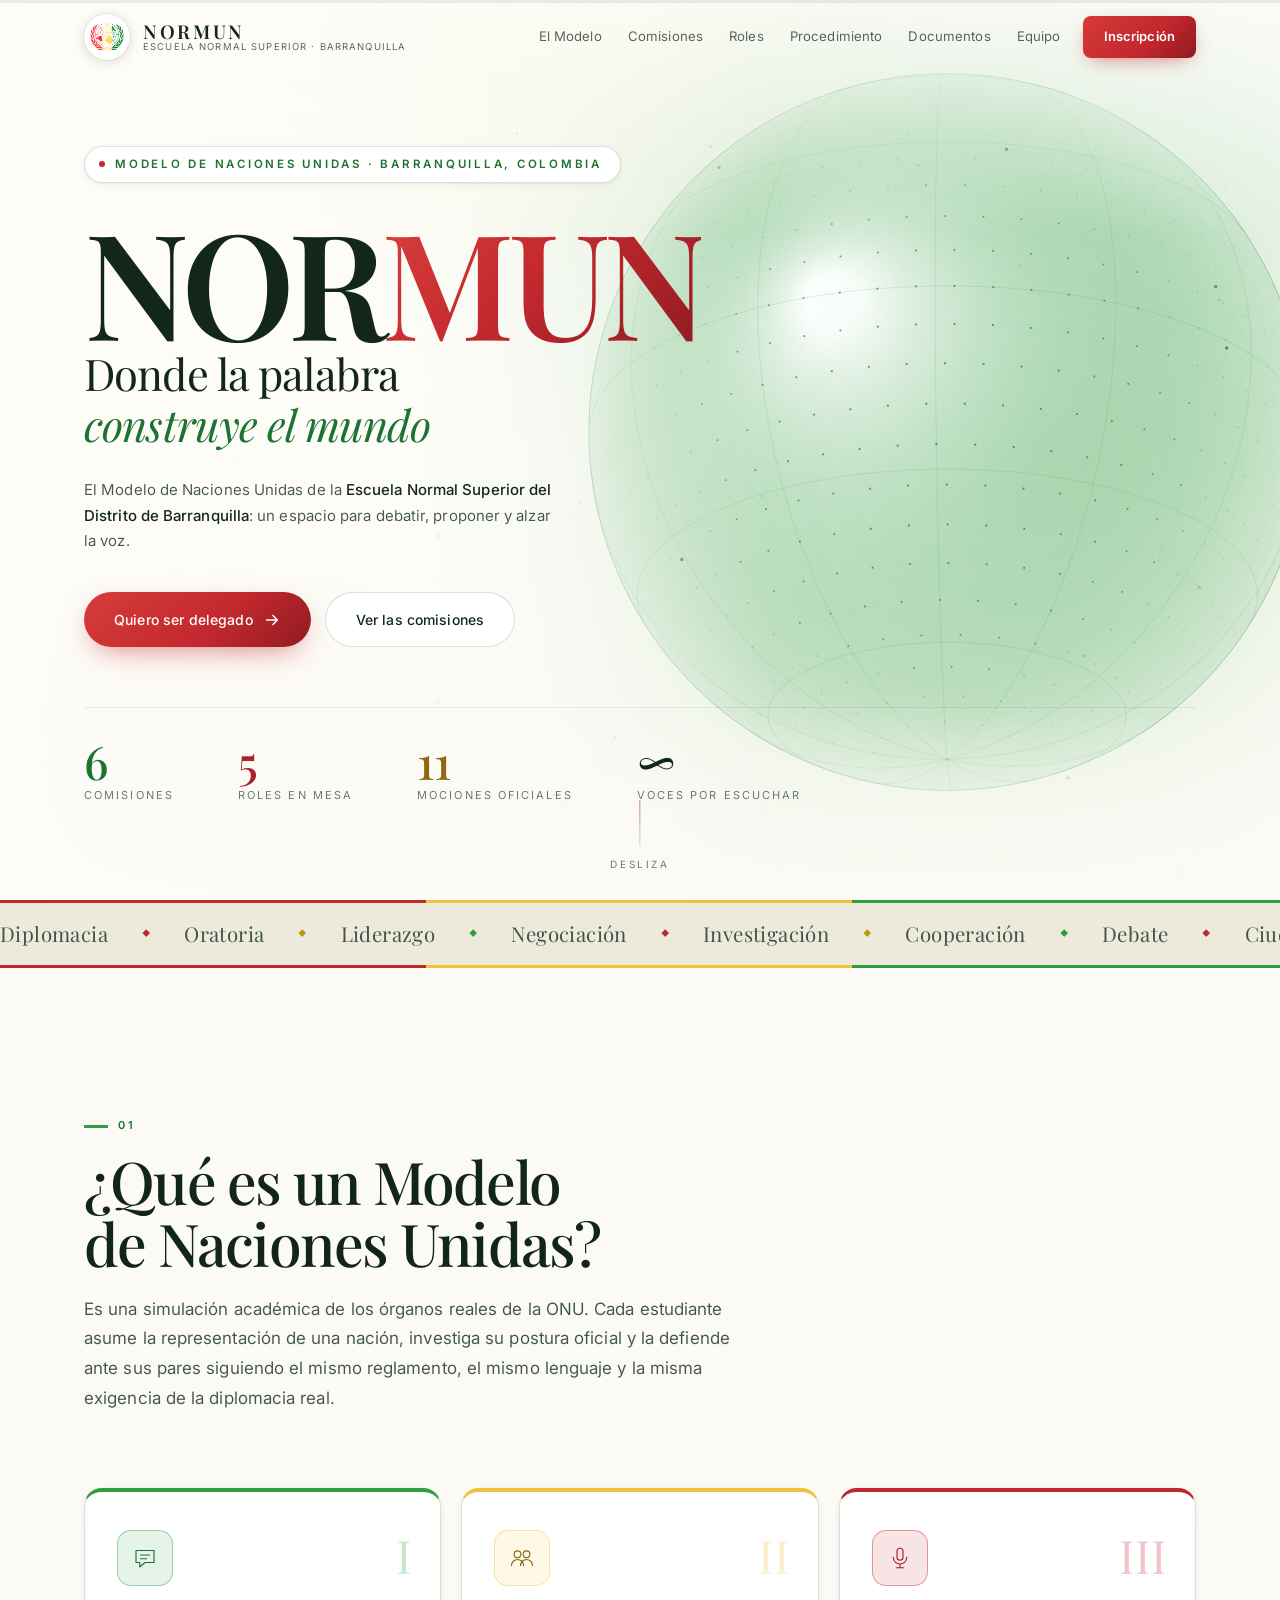
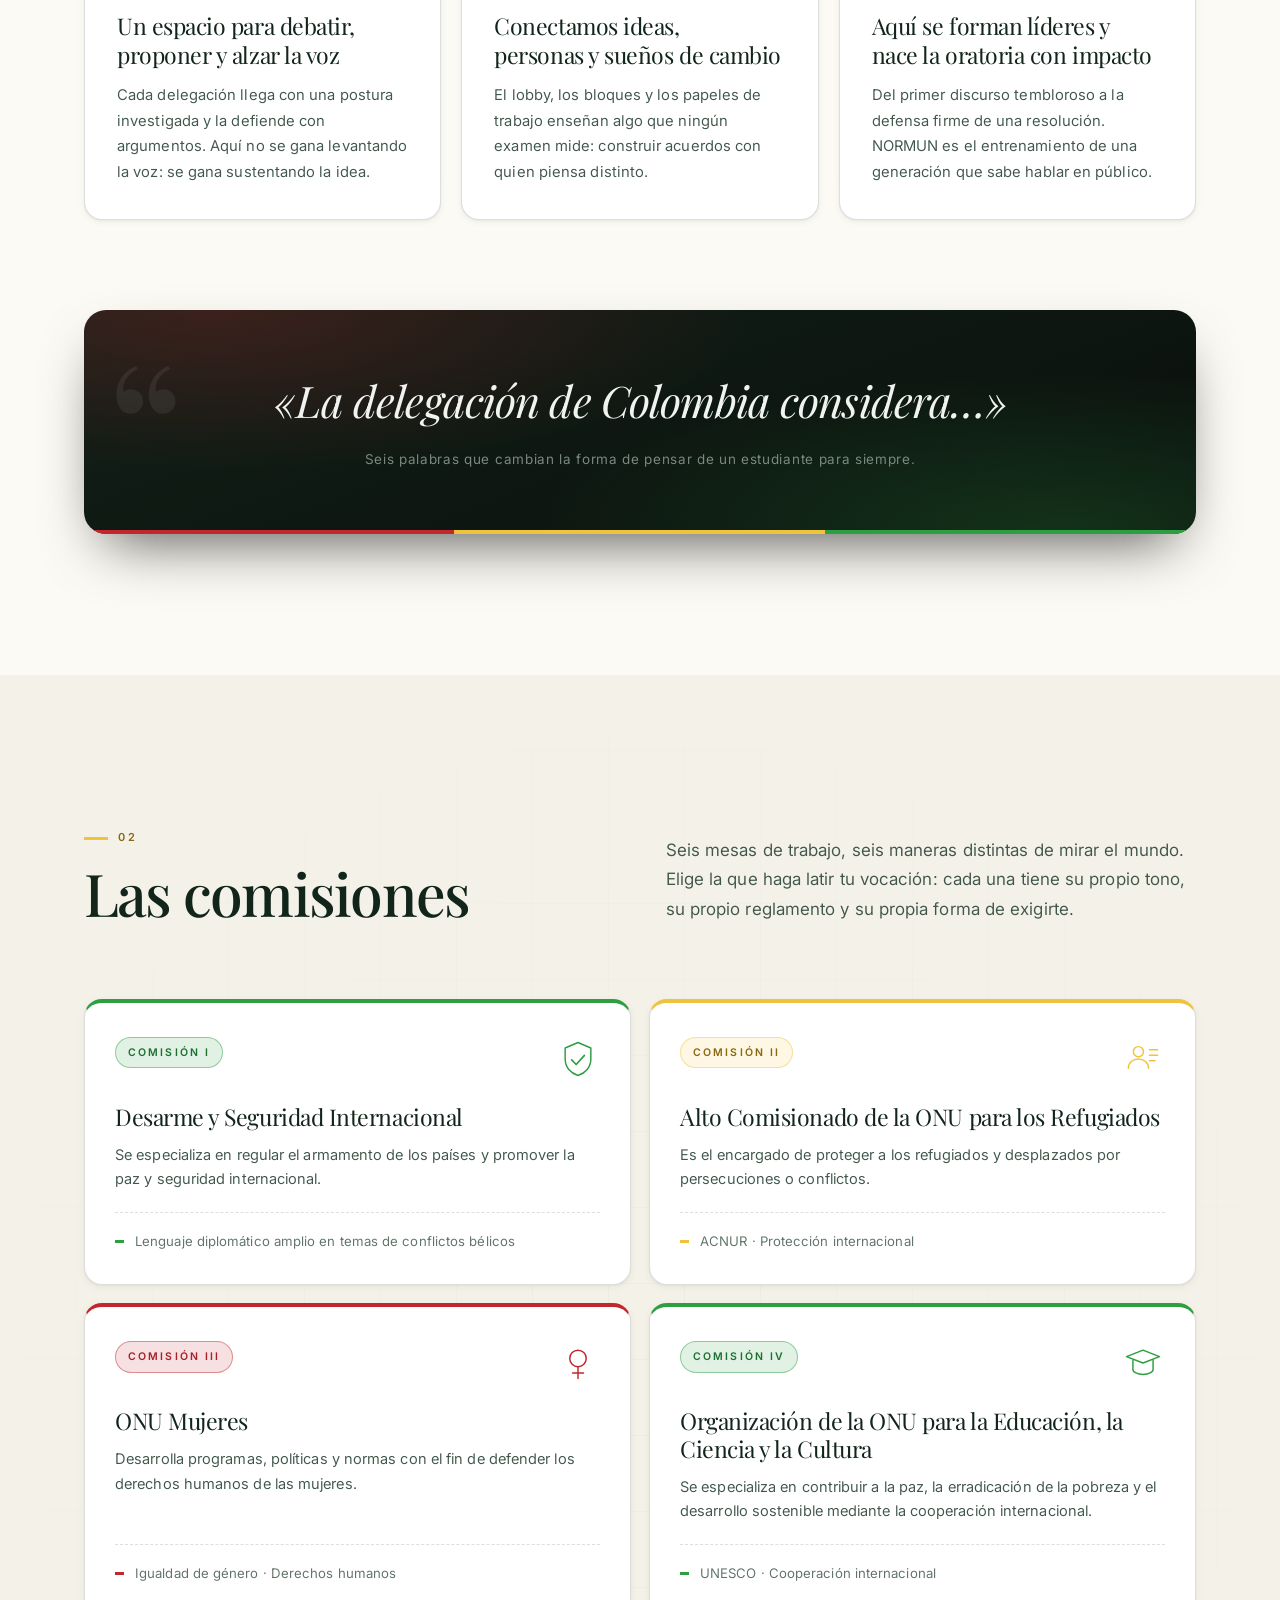
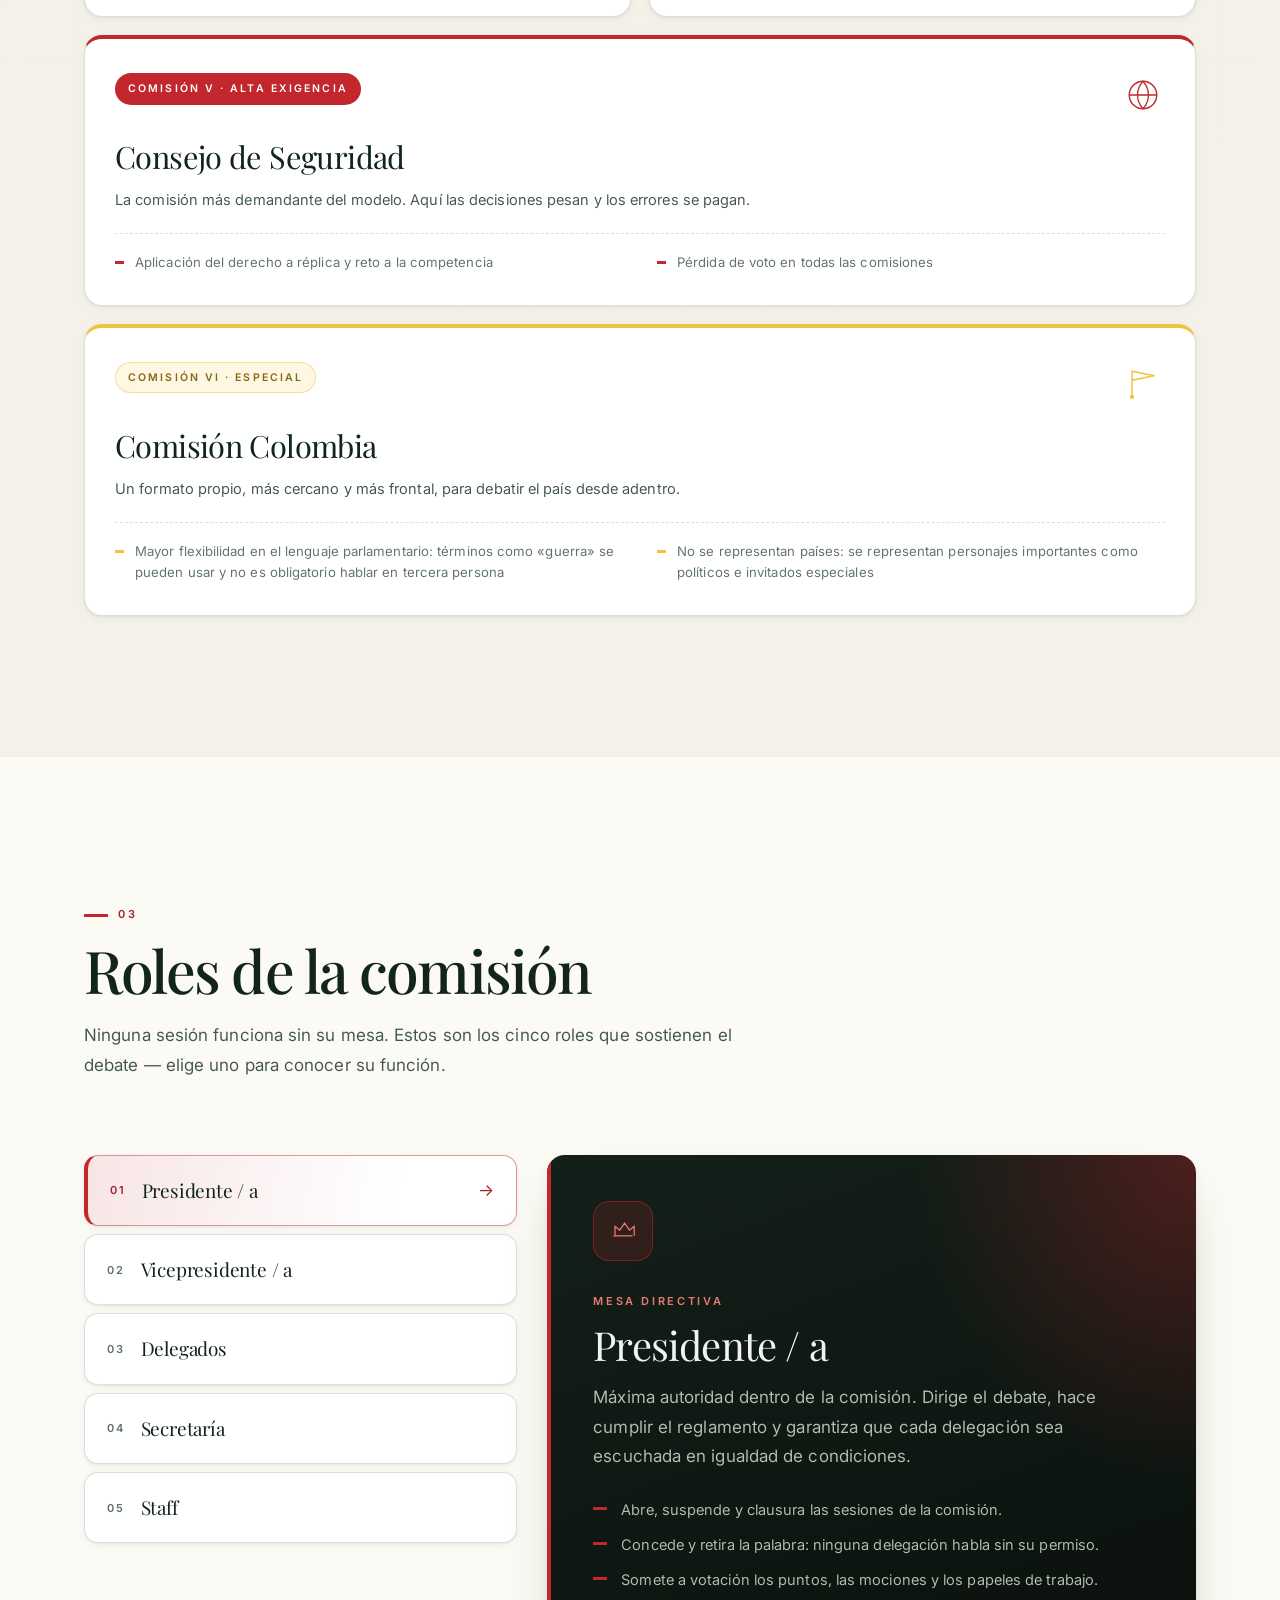
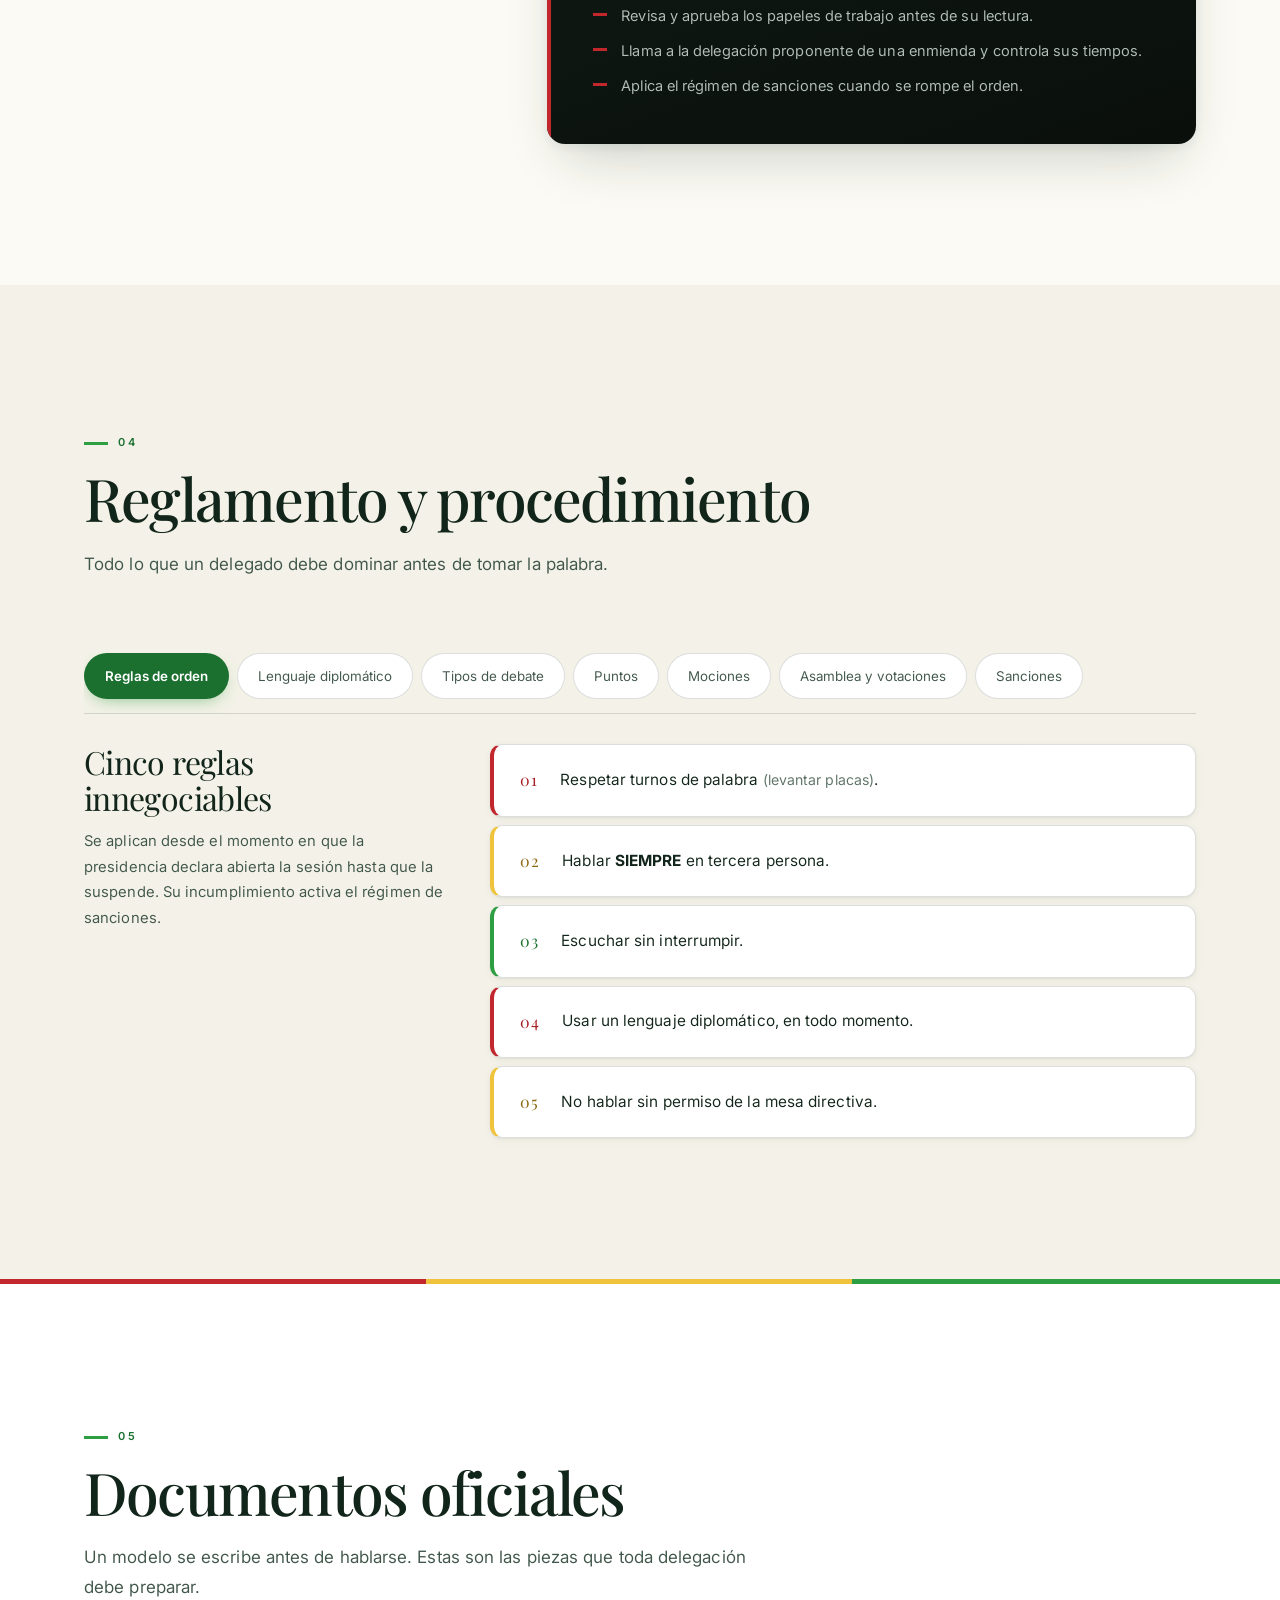
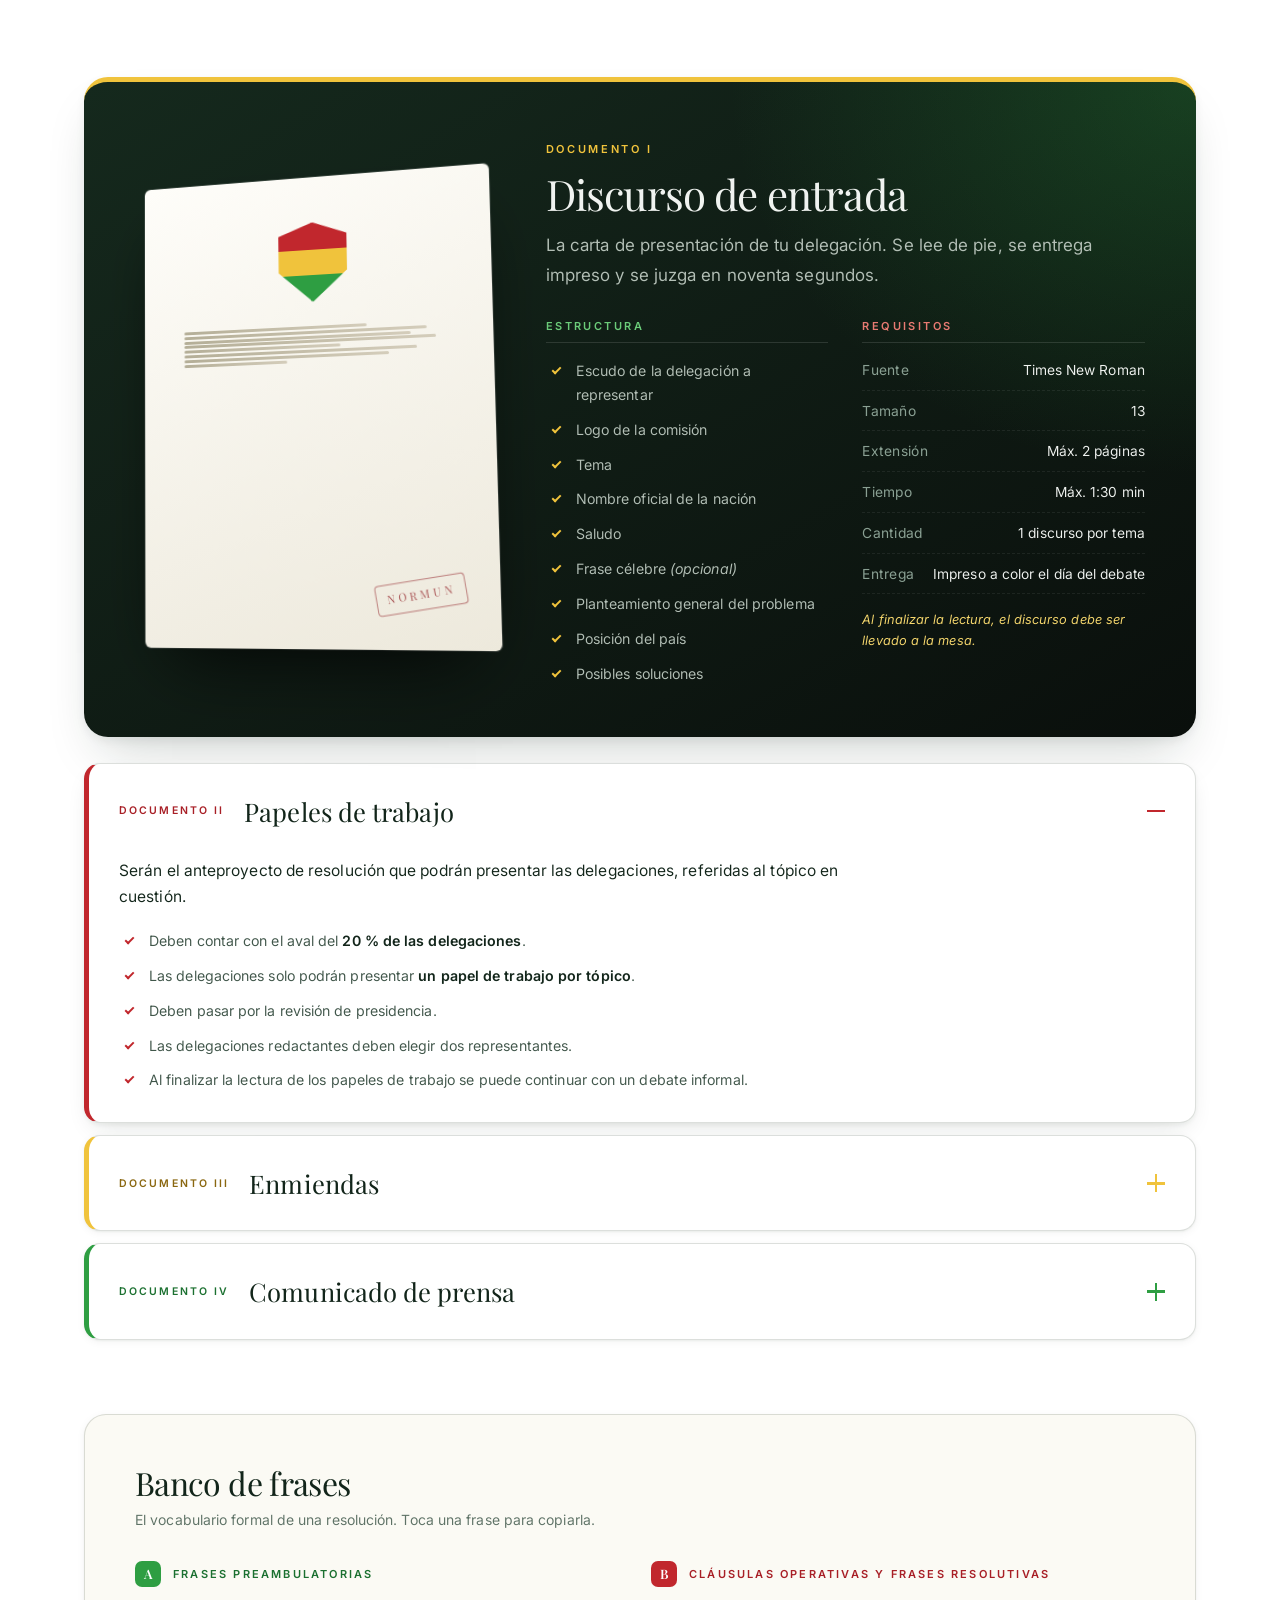
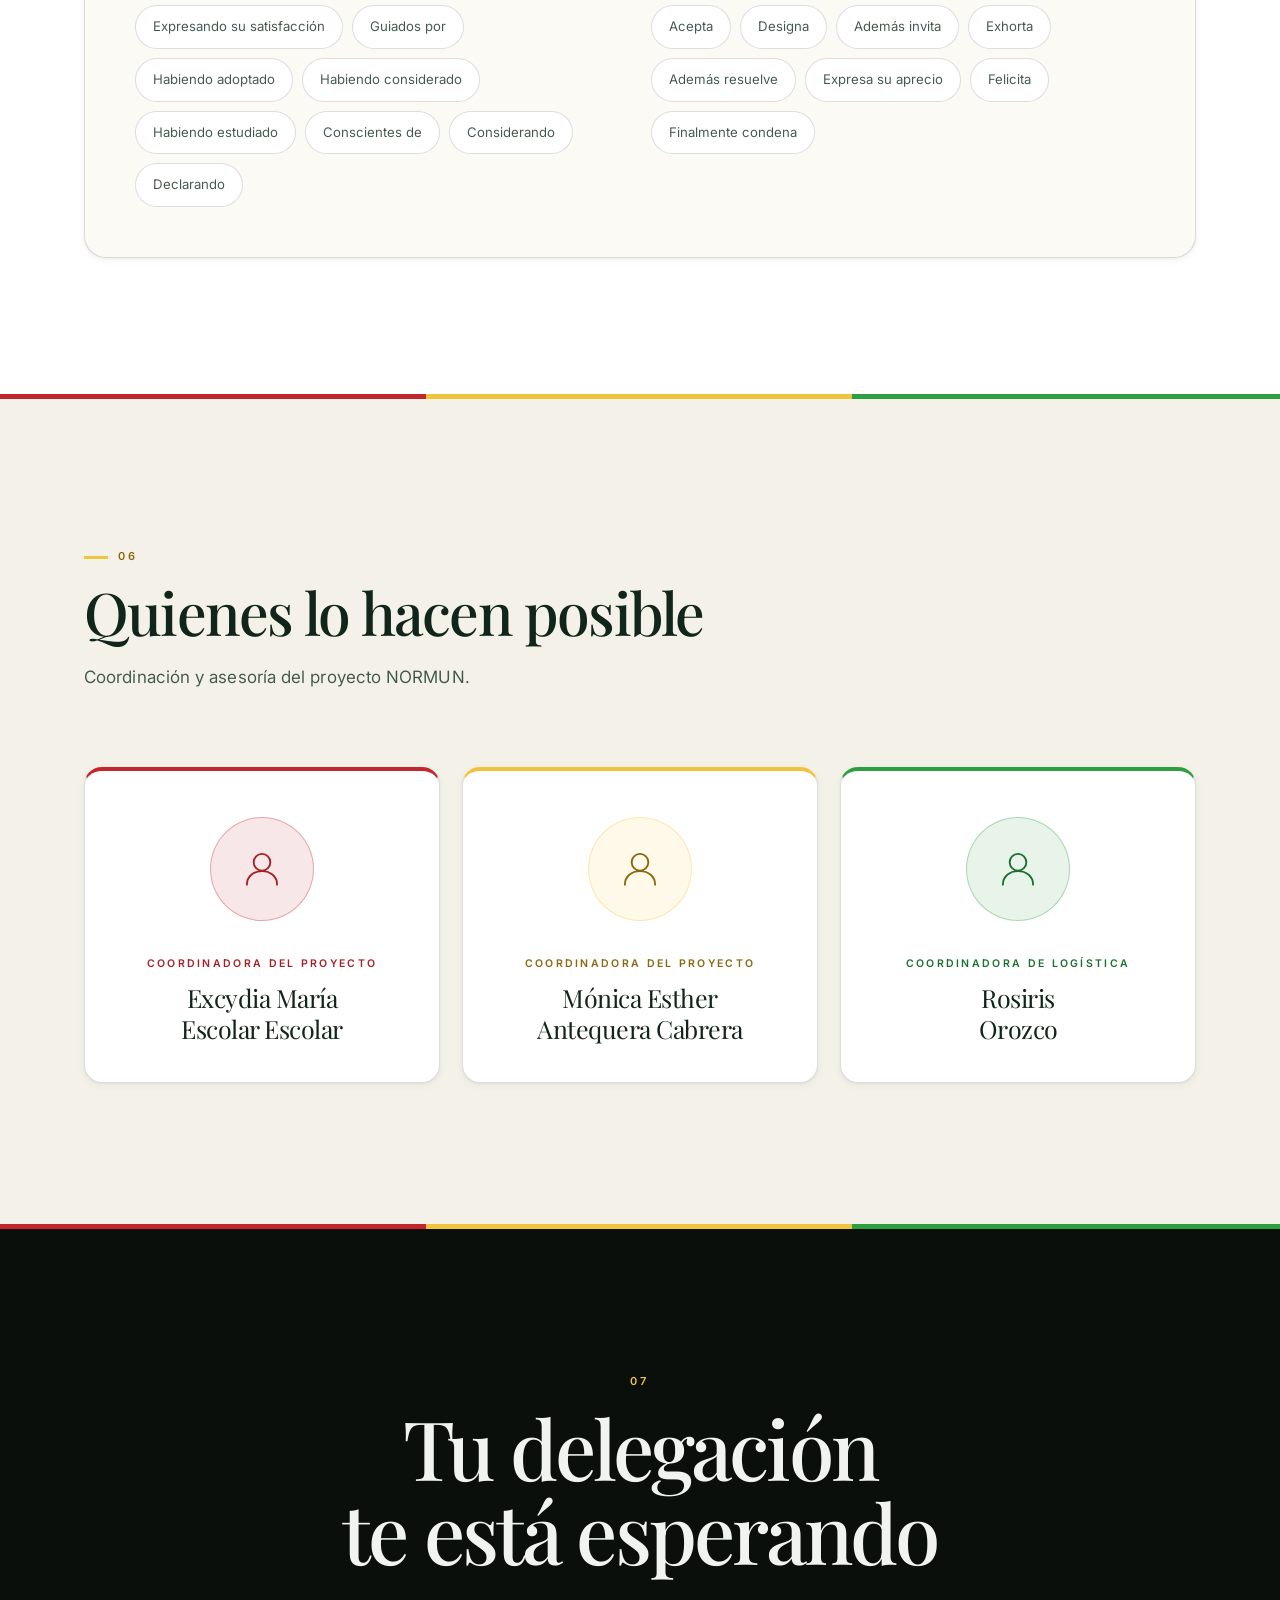
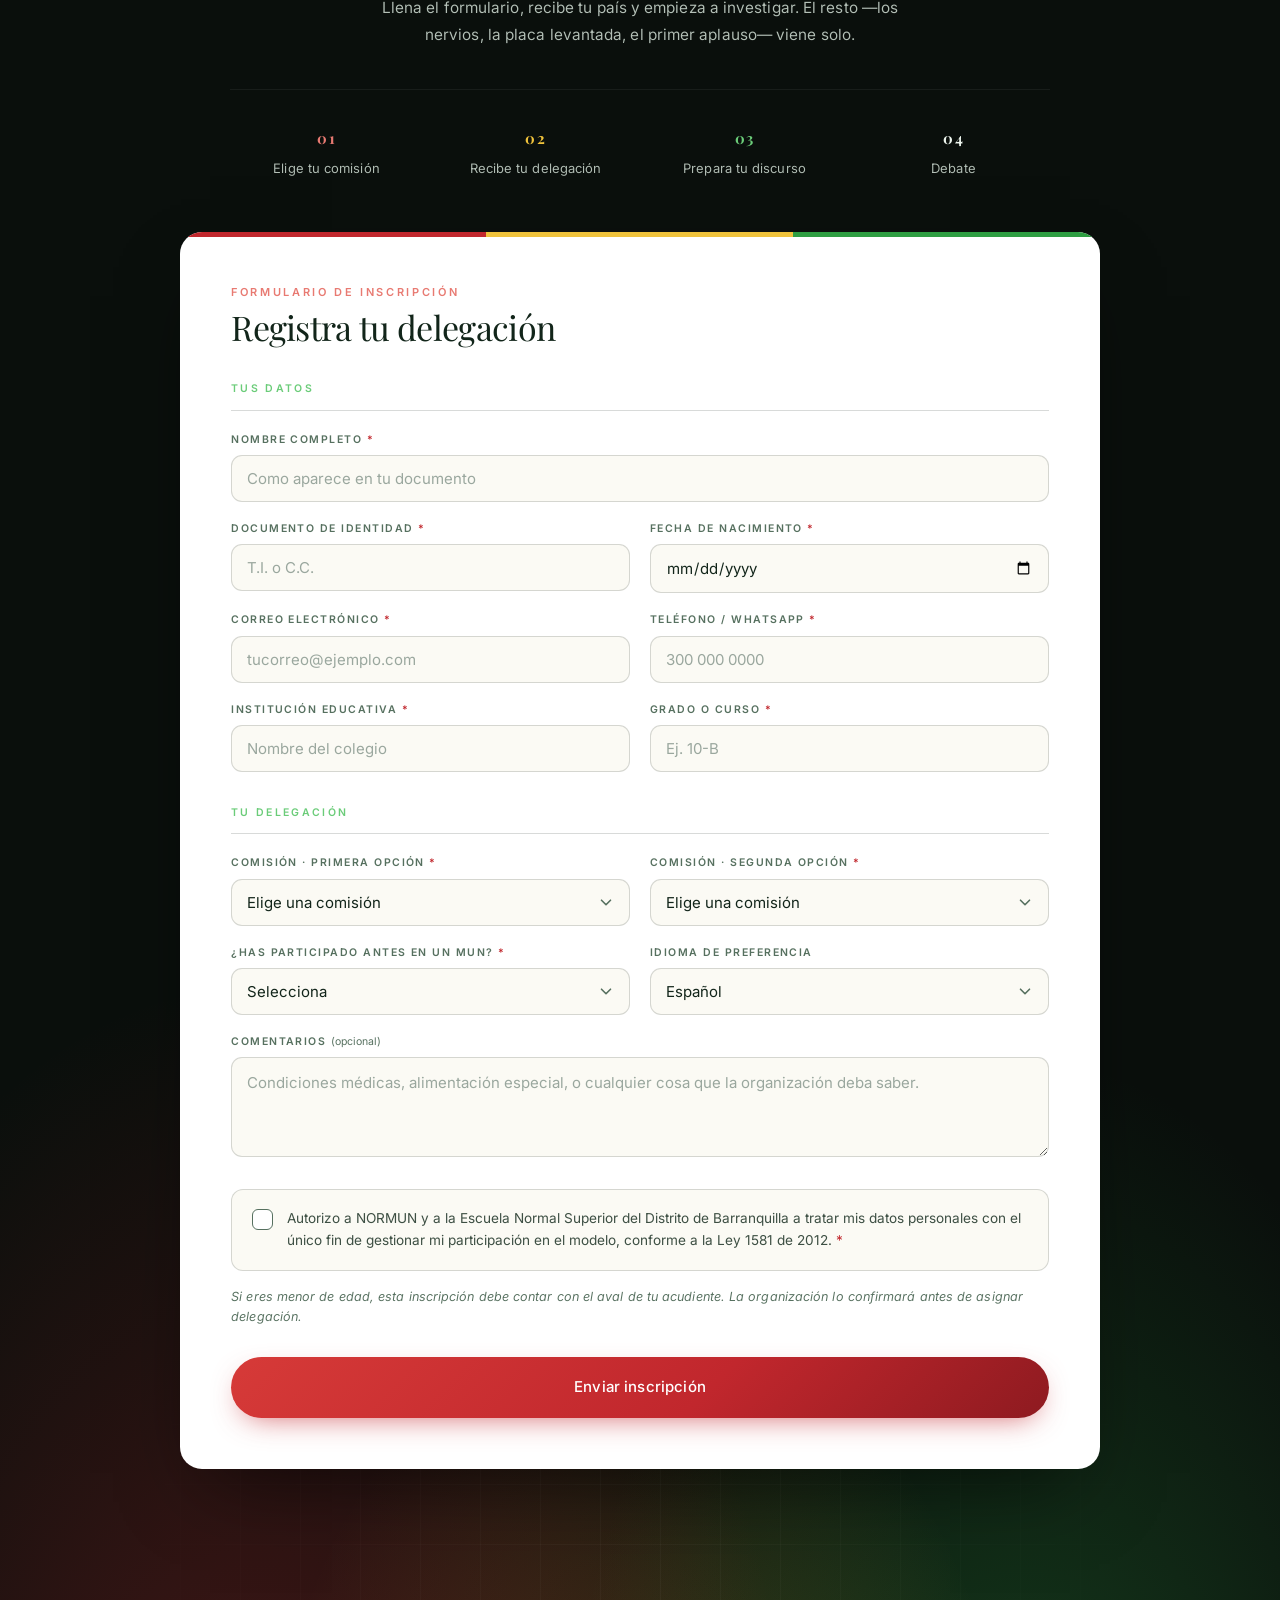
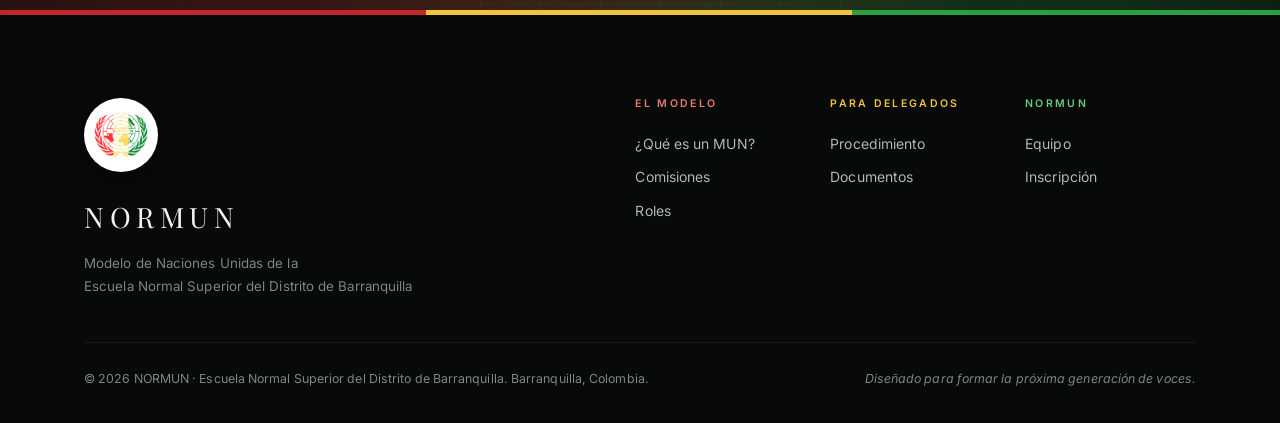
==== commit aabaad93: "Formulario de inscripción en línea Las inscripciones se hacen desde la misma página y quedan guardad" ====
--- a/index.html
+++ b/index.html
@@ -805,24 +805,14 @@
      Cuando se abran las inscripciones, reemplazar el aviso
      .cta__status por los botones reales. En el README está
      explicado paso a paso. -->
-<section class="section section--cta on-dark" id="inscripcion">
+<section class="section section--cta on-dark is-open" id="inscripcion">
   <div class="cta-bg" aria-hidden="true"></div>
   <div class="wrap">
     <div class="cta reveal">
       <span class="sec-num">07</span>
-
-      <p class="cta__status"><i aria-hidden="true"></i>Inscripciones próximamente</p>
-
       <h2 class="cta__title">Tu delegación<br>te está esperando</h2>
-      <p class="cta__lead">Cuando se abran las inscripciones, este será el lugar. Mientras tanto,
-      ve conociendo las comisiones y elige dónde quieres que se escuche tu voz.</p>
-
-      <div class="cta__actions">
-        <a href="#comisiones" class="btn btn--red btn--lg">
-          Conoce las comisiones
-          <svg viewBox="0 0 20 20" aria-hidden="true"><path d="M4 10h12M11 5l5 5-5 5" fill="none" stroke="currentColor" stroke-width="1.6" stroke-linecap="round" stroke-linejoin="round"/></svg>
-        </a>
-      </div>
+      <p class="cta__lead">Llena el formulario, recibe tu país y empieza a investigar. El resto
+      —los nervios, la placa levantada, el primer aplauso— viene solo.</p>
 
       <ul class="cta__steps">
         <li><b>01</b><span>Elige tu comisión</span></li>
@@ -830,6 +820,182 @@
         <li><b>03</b><span>Prepara tu discurso</span></li>
         <li><b>04</b><span>Debate</span></li>
       </ul>
+    </div>
+
+    <!-- AVISO mientras las inscripciones están cerradas.
+         Se muestra cuando la sección #inscripcion NO tiene la clase "is-open". -->
+    <div class="cta__closed reveal">
+      <p class="cta__status"><i aria-hidden="true"></i>Inscripciones próximamente</p>
+      <p class="cta__closed-txt">Cuando se abran, el formulario aparecerá aquí mismo. Mientras
+      tanto, ve conociendo las comisiones y elige dónde quieres que se escuche tu voz.</p>
+      <a href="#comisiones" class="btn btn--red btn--lg">
+        Conoce las comisiones
+        <svg viewBox="0 0 20 20" aria-hidden="true"><path d="M4 10h12M11 5l5 5-5 5" fill="none" stroke="currentColor" stroke-width="1.6" stroke-linecap="round" stroke-linejoin="round"/></svg>
+      </a>
+    </div>
+
+    <!-- FORMULARIO DE INSCRIPCIÓN -->
+    <div class="form-card reveal" id="formCard">
+      <form id="inscripcionForm" novalidate autocomplete="on">
+        <p class="form-card__kicker">Formulario de inscripción</p>
+        <h3 class="form-card__title">Registra tu delegación</h3>
+
+        <fieldset class="form-group">
+          <legend>Tus datos</legend>
+          <div class="form-grid">
+            <div class="field field--wide">
+              <label for="f-nombre">Nombre completo <span class="req" aria-hidden="true">*</span></label>
+              <input type="text" id="f-nombre" name="nombre" required autocomplete="name"
+                     maxlength="80" placeholder="Como aparece en tu documento">
+              <span class="field__err"></span>
+            </div>
+
+            <div class="field">
+              <label for="f-documento">Documento de identidad <span class="req" aria-hidden="true">*</span></label>
+              <input type="text" id="f-documento" name="documento" required
+                     inputmode="numeric" maxlength="20" placeholder="T.I. o C.C.">
+              <span class="field__err"></span>
+            </div>
+
+            <div class="field">
+              <label for="f-nacimiento">Fecha de nacimiento <span class="req" aria-hidden="true">*</span></label>
+              <input type="date" id="f-nacimiento" name="nacimiento" required>
+              <span class="field__err"></span>
+            </div>
+
+            <div class="field">
+              <label for="f-correo">Correo electrónico <span class="req" aria-hidden="true">*</span></label>
+              <input type="email" id="f-correo" name="correo" required autocomplete="email"
+                     maxlength="120" placeholder="tucorreo@ejemplo.com">
+              <span class="field__err"></span>
+            </div>
+
+            <div class="field">
+              <label for="f-telefono">Teléfono / WhatsApp <span class="req" aria-hidden="true">*</span></label>
+              <input type="tel" id="f-telefono" name="telefono" required autocomplete="tel"
+                     maxlength="20" placeholder="300 000 0000">
+              <span class="field__err"></span>
+            </div>
+
+            <div class="field">
+              <label for="f-institucion">Institución educativa <span class="req" aria-hidden="true">*</span></label>
+              <input type="text" id="f-institucion" name="institucion" required
+                     maxlength="90" placeholder="Nombre del colegio">
+              <span class="field__err"></span>
+            </div>
+
+            <div class="field">
+              <label for="f-grado">Grado o curso <span class="req" aria-hidden="true">*</span></label>
+              <input type="text" id="f-grado" name="grado" required maxlength="30"
+                     placeholder="Ej. 10-B">
+              <span class="field__err"></span>
+            </div>
+          </div>
+        </fieldset>
+
+        <fieldset class="form-group">
+          <legend>Tu delegación</legend>
+          <div class="form-grid">
+            <div class="field">
+              <label for="f-comision1">Comisión · primera opción <span class="req" aria-hidden="true">*</span></label>
+              <select id="f-comision1" name="comision1" required>
+                <option value="">Elige una comisión</option>
+                <option>Desarme y Seguridad Internacional</option>
+                <option>Alto Comisionado de la ONU para los Refugiados</option>
+                <option>ONU Mujeres</option>
+                <option>UNESCO</option>
+                <option>Consejo de Seguridad</option>
+                <option>Comisión Colombia</option>
+              </select>
+              <span class="field__err"></span>
+            </div>
+
+            <div class="field">
+              <label for="f-comision2">Comisión · segunda opción <span class="req" aria-hidden="true">*</span></label>
+              <select id="f-comision2" name="comision2" required>
+                <option value="">Elige una comisión</option>
+                <option>Desarme y Seguridad Internacional</option>
+                <option>Alto Comisionado de la ONU para los Refugiados</option>
+                <option>ONU Mujeres</option>
+                <option>UNESCO</option>
+                <option>Consejo de Seguridad</option>
+                <option>Comisión Colombia</option>
+              </select>
+              <span class="field__err"></span>
+            </div>
+
+            <div class="field">
+              <label for="f-experiencia">¿Has participado antes en un MUN? <span class="req" aria-hidden="true">*</span></label>
+              <select id="f-experiencia" name="experiencia" required>
+                <option value="">Selecciona</option>
+                <option>No, es mi primera vez</option>
+                <option>Sí, una vez</option>
+                <option>Sí, dos o más veces</option>
+              </select>
+              <span class="field__err"></span>
+            </div>
+
+            <div class="field">
+              <label for="f-idioma">Idioma de preferencia</label>
+              <select id="f-idioma" name="idioma">
+                <option>Español</option>
+                <option>Inglés</option>
+              </select>
+            </div>
+
+            <div class="field field--wide">
+              <label for="f-comentarios">Comentarios <span class="opt">(opcional)</span></label>
+              <textarea id="f-comentarios" name="comentarios" rows="3" maxlength="500"
+                        placeholder="Condiciones médicas, alimentación especial, o cualquier cosa que la organización deba saber."></textarea>
+            </div>
+          </div>
+        </fieldset>
+
+        <div class="field field--check">
+          <label class="check">
+            <input type="checkbox" id="f-autorizacion" name="autorizacion" required>
+            <span class="check__box" aria-hidden="true"></span>
+            <span class="check__txt">Autorizo a NORMUN y a la Escuela Normal Superior del Distrito
+            de Barranquilla a tratar mis datos personales con el único fin de gestionar mi
+            participación en el modelo, conforme a la Ley 1581 de 2012.
+            <span class="req" aria-hidden="true">*</span></span>
+          </label>
+          <span class="field__err"></span>
+        </div>
+
+        <p class="form-card__minor">Si eres menor de edad, esta inscripción debe contar con el
+        aval de tu acudiente. La organización lo confirmará antes de asignar delegación.</p>
+
+        <div class="hp" aria-hidden="true">
+          <label for="f-web">No llenar este campo</label>
+          <input type="text" id="f-web" name="website" tabindex="-1" autocomplete="off">
+        </div>
+
+        <button type="submit" class="btn btn--red btn--lg form-card__submit" id="formSubmit">
+          <span class="form-card__submit-txt">Enviar inscripción</span>
+          <svg class="form-card__spin" viewBox="0 0 24 24" aria-hidden="true">
+            <circle cx="12" cy="12" r="9" fill="none" stroke="currentColor" stroke-width="2.5"
+                    stroke-linecap="round" stroke-dasharray="42 14"/>
+          </svg>
+        </button>
+
+        <p class="form-card__err" id="formError" role="alert"></p>
+      </form>
+
+      <div class="form-done" id="formDone" hidden>
+        <div class="form-done__mark" aria-hidden="true">
+          <svg viewBox="0 0 48 48" fill="none">
+            <circle cx="24" cy="24" r="21" stroke="currentColor" stroke-width="2"/>
+            <path d="M15 24.5l6.5 6.5L34 18" stroke="currentColor" stroke-width="2.6"
+                  stroke-linecap="round" stroke-linejoin="round"/>
+          </svg>
+        </div>
+        <h3>Inscripción recibida</h3>
+        <p>Gracias, <b id="doneName">delegado</b>. Tu registro quedó guardado.</p>
+        <p class="form-done__next">La organización revisará tu solicitud y te escribirá al correo
+        que registraste con la delegación asignada y las próximas fechas.</p>
+        <button type="button" class="btn btn--ghost" id="formAgain">Inscribir a otra persona</button>
+      </div>
     </div>
   </div>
 </section>
--- a/assets/css/styles.css
+++ b/assets/css/styles.css
@@ -1117,6 +1117,185 @@
 .cta__steps li:nth-child(3) b{ color:var(--green-soft); }
 .cta__steps li:nth-child(4) b{ color:#EDF5EE; }
 .cta__steps span{ font-size:13px; color:var(--fg-2); }
+
+/* =============================================================
+   16. FORMULARIO DE INSCRIPCIÓN
+
+   Vive dentro de la sección oscura, como una tarjeta blanca:
+   máximo contraste para leer y llenar sin cansancio.
+
+   El interruptor es la clase "is-open" en <section id="inscripcion">:
+     con is-open  -> se ve el formulario
+     sin is-open  -> se ve el aviso de "próximamente"
+   ============================================================= */
+.section--cta .form-card{ display:none; }
+.section--cta.is-open .cta__closed{ display:none; }
+.section--cta.is-open .form-card{ display:block; }
+
+.cta__closed{ position:relative; text-align:center; max-width:820px; margin:44px auto 0; }
+.cta__closed-txt{
+  color:var(--fg-2); font-size:clamp(15px,1.2vw,17px); line-height:1.74;
+  max-width:54ch; margin:0 auto 34px;
+}
+
+/* ---- la tarjeta ---- */
+.form-card{
+  /* tokens del modo claro, porque la tarjeta es blanca */
+  --fg:#12251A; --fg-2:#3D4F43; --fg-3:#56705F;
+  --line:rgba(16,26,19,.16); --line-soft:rgba(16,26,19,.08);
+  color:var(--fg); text-align:left;
+  position:relative; max-width:920px; margin:52px auto 0;
+  background:#fff; border-radius:22px; overflow:hidden;
+  padding:clamp(28px,4vw,52px);
+  box-shadow:0 34px 80px -30px rgba(0,0,0,.65);
+}
+.form-card::before{
+  content:""; position:absolute; top:0; left:0; right:0; height:5px; background:var(--tricolor);
+}
+.form-card__kicker{
+  font-size:11px; letter-spacing:.24em; text-transform:uppercase;
+  color:var(--red-ink); font-weight:600; margin-bottom:8px;
+}
+.form-card__title{
+  font-family:var(--serif); font-size:clamp(25px,2.8vw,34px);
+  margin-bottom:clamp(24px,3vw,34px);
+}
+
+/* ---- agrupaciones ---- */
+.form-group{ border:0; padding:0; margin:0 0 clamp(24px,3vw,32px); }
+.form-group legend{
+  font-size:10.5px; letter-spacing:.22em; text-transform:uppercase;
+  color:var(--green-ink); font-weight:600;
+  padding:0 0 12px; margin-bottom:20px; width:100%;
+  border-bottom:1px solid var(--line);
+}
+.form-grid{
+  display:grid; gap:18px 20px;
+  grid-template-columns:repeat(2,minmax(0,1fr));
+}
+.field--wide{ grid-column:1 / -1; }
+
+/* ---- campos ---- */
+.field{ display:grid; gap:7px; align-content:start; }
+.field label{
+  font-size:10.5px; letter-spacing:.14em; text-transform:uppercase;
+  font-weight:600; color:var(--fg-3);
+}
+.field .req{ color:var(--red); }
+.field .opt{ color:var(--fg-3); text-transform:none; letter-spacing:0; font-weight:400; }
+
+.field input,
+.field select,
+.field textarea{
+  font-family:inherit; font-size:15px; color:var(--fg); width:100%;
+  padding:13px 15px; border-radius:11px;
+  border:1.5px solid var(--line); background:#FBFAF4;
+  transition:border-color .25s, background .25s, box-shadow .25s;
+}
+.field textarea{ resize:vertical; min-height:88px; line-height:1.6; }
+.field input::placeholder,
+.field textarea::placeholder{ color:#9AA79E; }
+
+.field input:focus,
+.field select:focus,
+.field textarea:focus{
+  outline:none; border-color:var(--green); background:#fff;
+  box-shadow:0 0 0 3px rgba(46,158,66,.16);
+}
+
+/* flecha propia para los desplegables */
+.field select{
+  appearance:none; -webkit-appearance:none; cursor:pointer;
+  padding-right:42px;
+  background-image:url("data:image/svg+xml,%3Csvg xmlns='http://www.w3.org/2000/svg' viewBox='0 0 20 20' fill='none'%3E%3Cpath d='M5 8l5 5 5-5' stroke='%2356705F' stroke-width='1.8' stroke-linecap='round' stroke-linejoin='round'/%3E%3C/svg%3E");
+  background-repeat:no-repeat;
+  background-position:right 14px center;
+  background-size:18px;
+}
+
+/* estado de error */
+.field__err{ display:none; font-size:12.2px; color:var(--red-ink); line-height:1.4; }
+.field.has-error input,
+.field.has-error select,
+.field.has-error textarea{
+  border-color:var(--red); background:#FDF5F4;
+}
+.field.has-error input:focus,
+.field.has-error select:focus,
+.field.has-error textarea:focus{ box-shadow:0 0 0 3px rgba(193,39,45,.14); }
+.field.has-error .field__err{ display:block; }
+
+/* ---- casilla de autorización ---- */
+.field--check{ margin-top:4px; }
+.check{
+  display:grid; grid-template-columns:auto 1fr; gap:14px; align-items:start;
+  cursor:pointer; padding:18px 20px; border-radius:12px;
+  border:1.5px solid var(--line); background:#FBFAF4;
+  transition:border-color .25s, background .25s;
+}
+.check:hover{ border-color:color-mix(in srgb, var(--green) 45%, transparent); }
+.check input{
+  position:absolute; opacity:0; width:0; height:0;
+}
+.check__box{
+  width:21px; height:21px; border-radius:6px; margin-top:1px;
+  border:1.5px solid var(--fg-3); background:#fff;
+  display:grid; place-items:center; flex:none;
+  transition:background .2s, border-color .2s;
+}
+.check__box::after{
+  content:""; width:10px; height:5.5px;
+  border-left:2.2px solid #fff; border-bottom:2.2px solid #fff;
+  transform:rotate(-45deg) scale(.4); opacity:0;
+  transition:transform .2s var(--ease), opacity .2s;
+  margin-top:-2px;
+}
+.check input:checked + .check__box{ background:var(--green); border-color:var(--green); }
+.check input:checked + .check__box::after{ transform:rotate(-45deg) scale(1); opacity:1; }
+.check input:focus-visible + .check__box{ box-shadow:0 0 0 3px rgba(46,158,66,.3); }
+.check__txt{
+  font-size:13.6px; line-height:1.6; color:var(--fg-2); text-transform:none;
+  letter-spacing:0; font-weight:400;
+}
+.field--check.has-error .check{ border-color:var(--red); background:#FDF5F4; }
+
+.form-card__minor{
+  font-size:12.6px; color:var(--fg-3); line-height:1.6;
+  margin:16px 0 clamp(24px,3vw,30px); font-style:italic;
+}
+
+/* ---- trampa anti-spam: fuera de la vista y del tabulador ---- */
+.hp{
+  position:absolute; left:-9999px; width:1px; height:1px;
+  overflow:hidden; opacity:0; pointer-events:none;
+}
+
+/* ---- botón de envío ---- */
+.form-card__submit{ width:100%; justify-content:center; }
+.form-card__submit:disabled{ opacity:.75; cursor:progress; transform:none; }
+.form-card__spin{ display:none; width:20px; height:20px; animation:spin .9s linear infinite; }
+.form-card.is-sending .form-card__spin{ display:block; }
+.form-card.is-sending .form-card__submit-txt{ opacity:.85; }
+
+.form-card__err{
+  display:none; margin-top:16px; padding:14px 18px; border-radius:11px;
+  font-size:13.6px; line-height:1.55;
+  color:var(--red-ink); background:#FDF0EF; border-left:4px solid var(--red);
+}
+.form-card.has-error .form-card__err{ display:block; }
+
+/* ---- confirmación ---- */
+.form-done{ text-align:center; padding:clamp(10px,2vw,26px) 0; animation:fadeUp .6s var(--ease); }
+.form-done__mark{
+  width:82px; height:82px; margin:0 auto 24px; border-radius:50%;
+  display:grid; place-items:center; color:var(--green);
+  background:rgba(46,158,66,.12); border:1.5px solid rgba(46,158,66,.32);
+}
+.form-done__mark svg{ width:44px; height:44px; }
+.form-done h3{ font-family:var(--serif); font-size:clamp(26px,3vw,34px); margin-bottom:12px; }
+.form-done p{ color:var(--fg-2); line-height:1.7; max-width:46ch; margin:0 auto; }
+.form-done__next{ margin-top:12px !important; font-size:14.4px; color:var(--fg-3) !important; }
+.form-done .btn{ margin-top:28px; }
 
 /* ---------- 17. FOOTER (oscuro) ---------- */
 .foot{ position:relative; z-index:2; background:#070A08;
@@ -1225,6 +1404,7 @@
   .cards3{ grid-template-columns:1fr; }
   .motions{ grid-template-columns:1fr; }
   .team{ grid-template-columns:1fr; max-width:400px; margin-inline:auto; }
+  .form-grid{ grid-template-columns:1fr; }
   .doc-hero__cols{ grid-template-columns:1fr; gap:26px; }
   .phrases__grid{ grid-template-columns:1fr; }
   .foot__nav{ grid-template-columns:repeat(2,minmax(0,1fr)); }
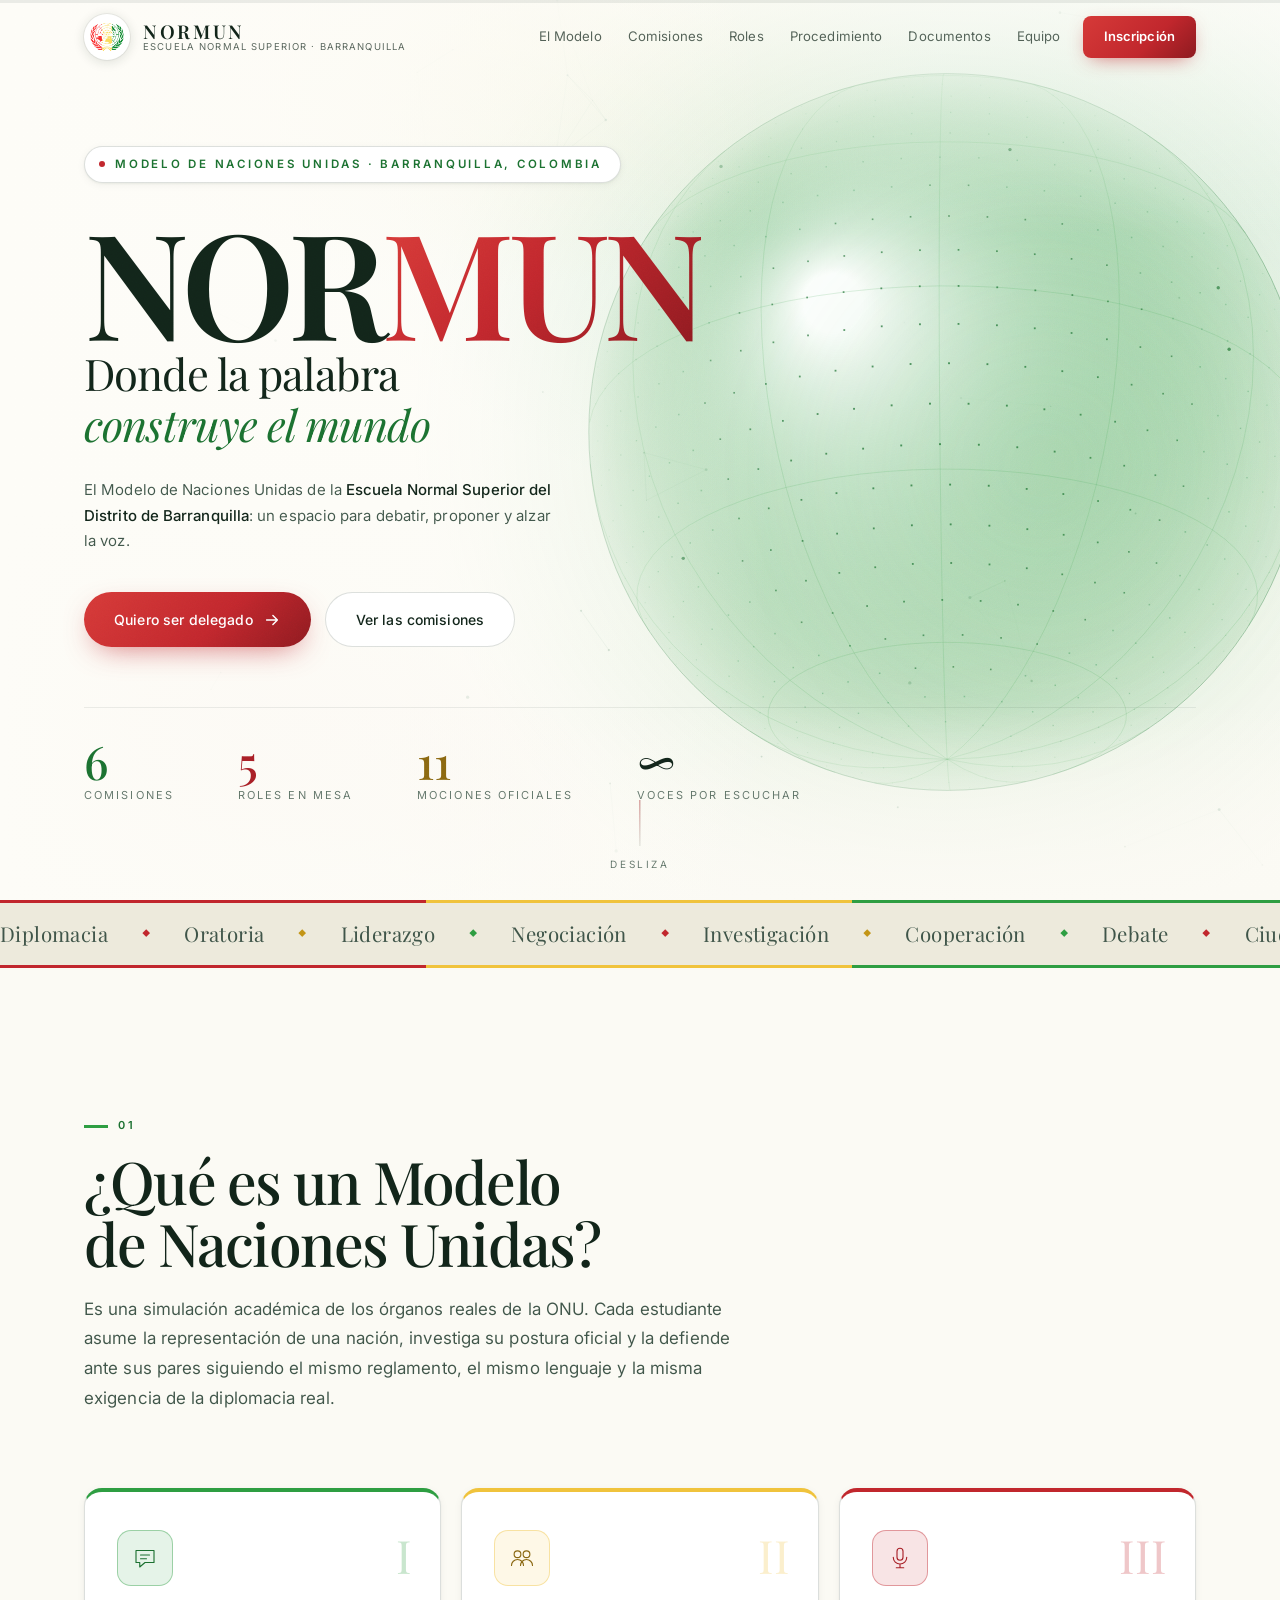
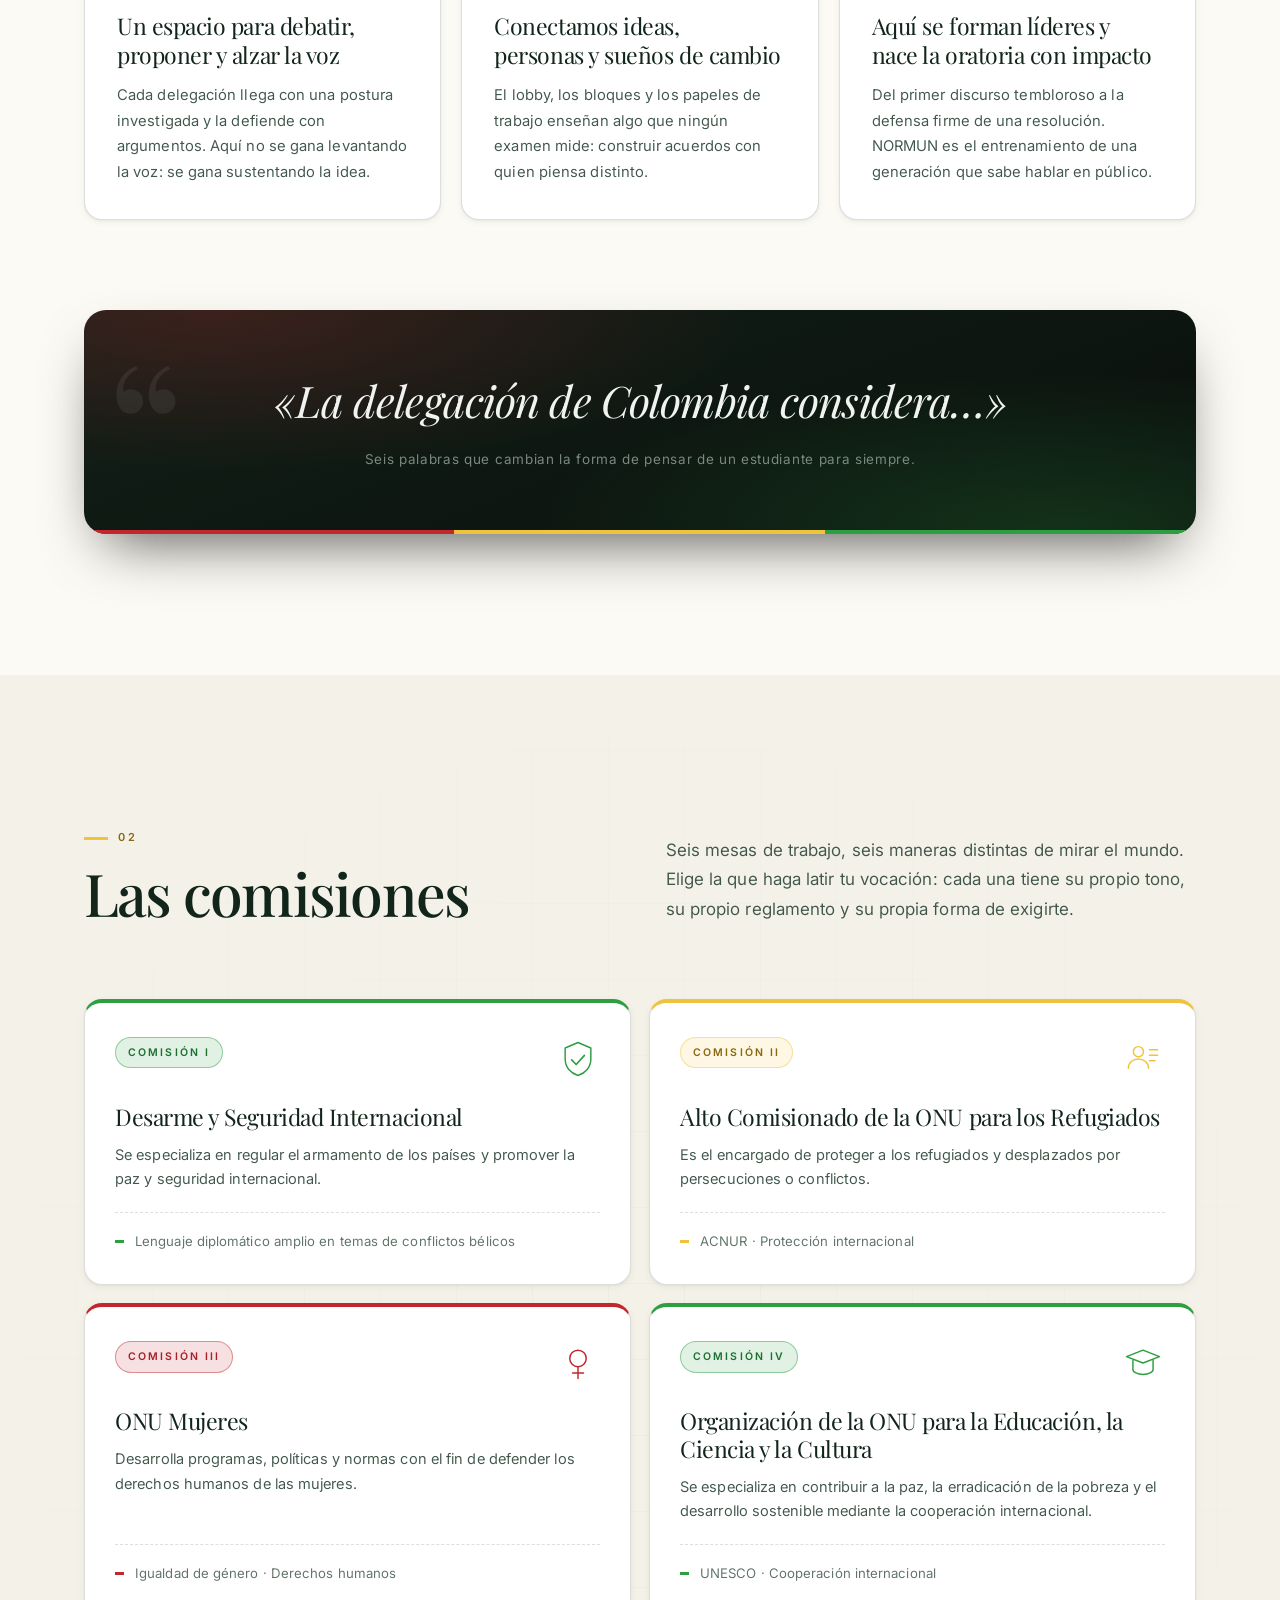
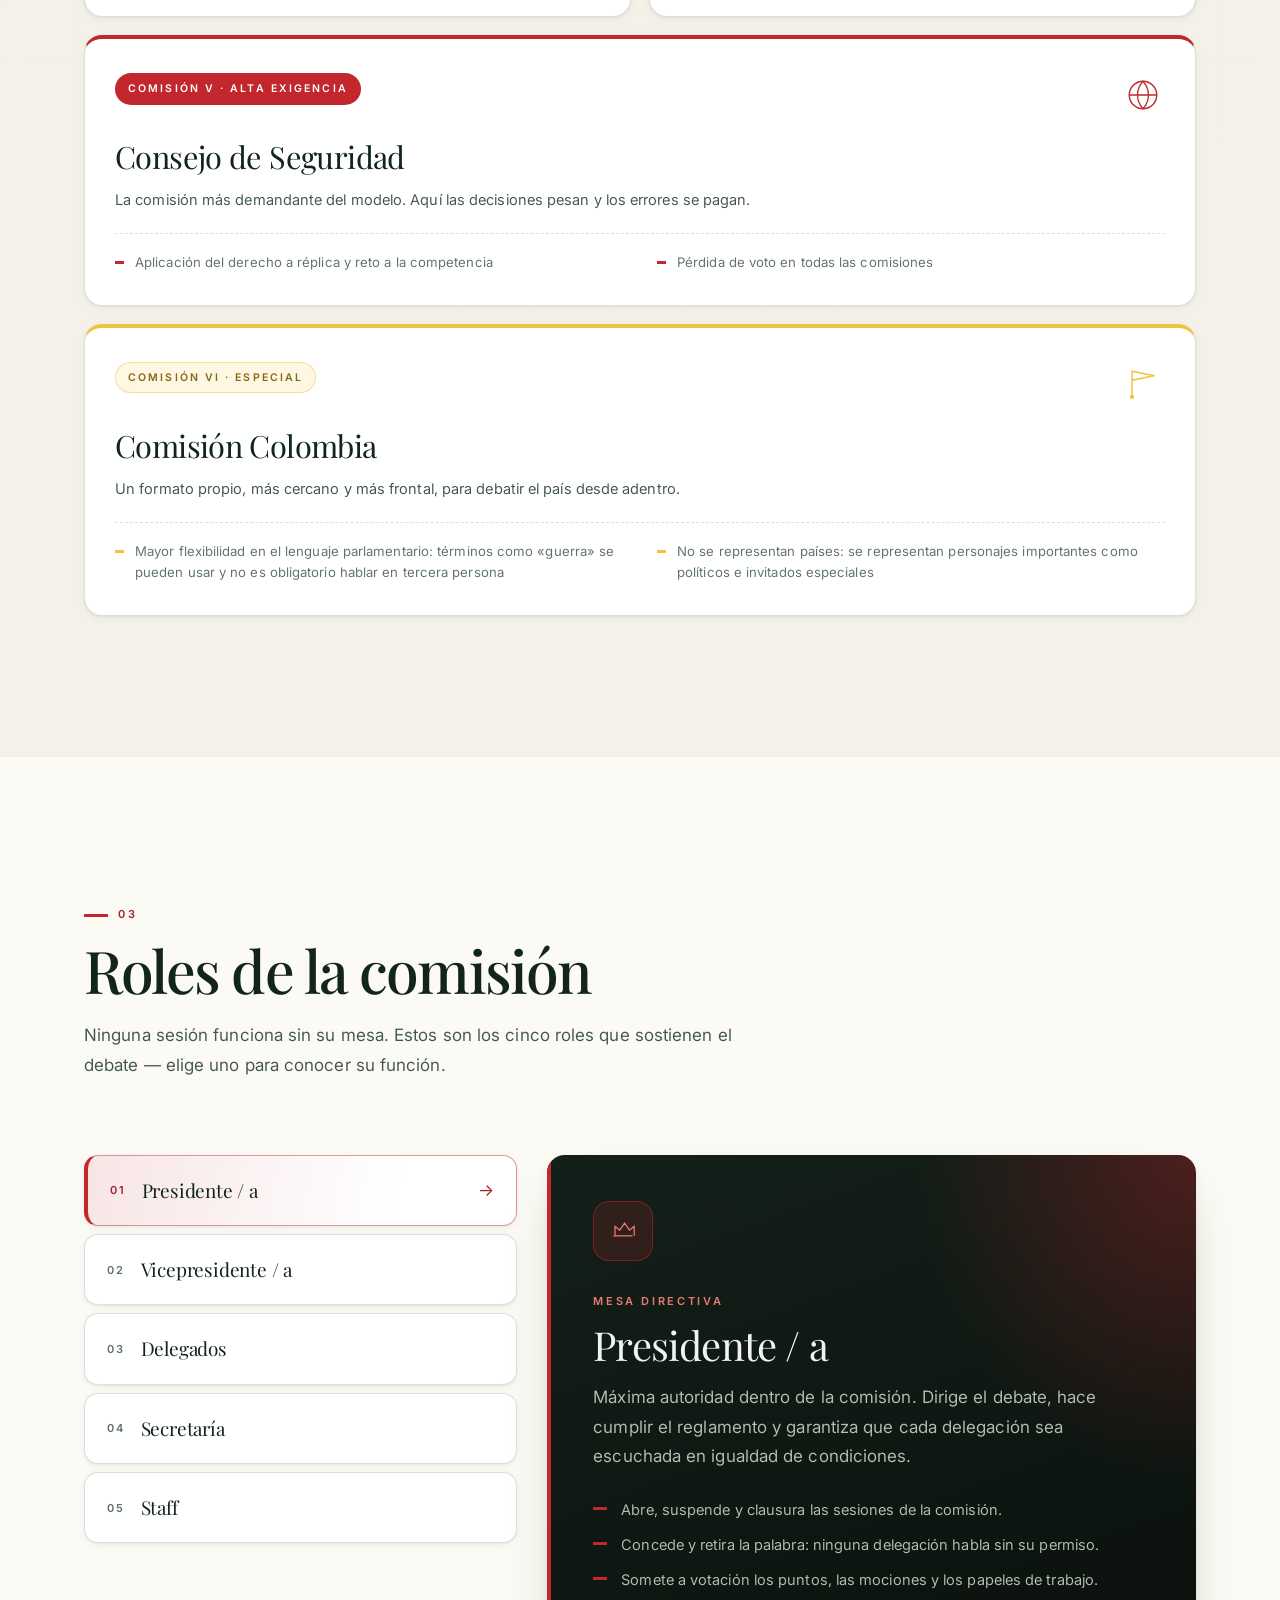
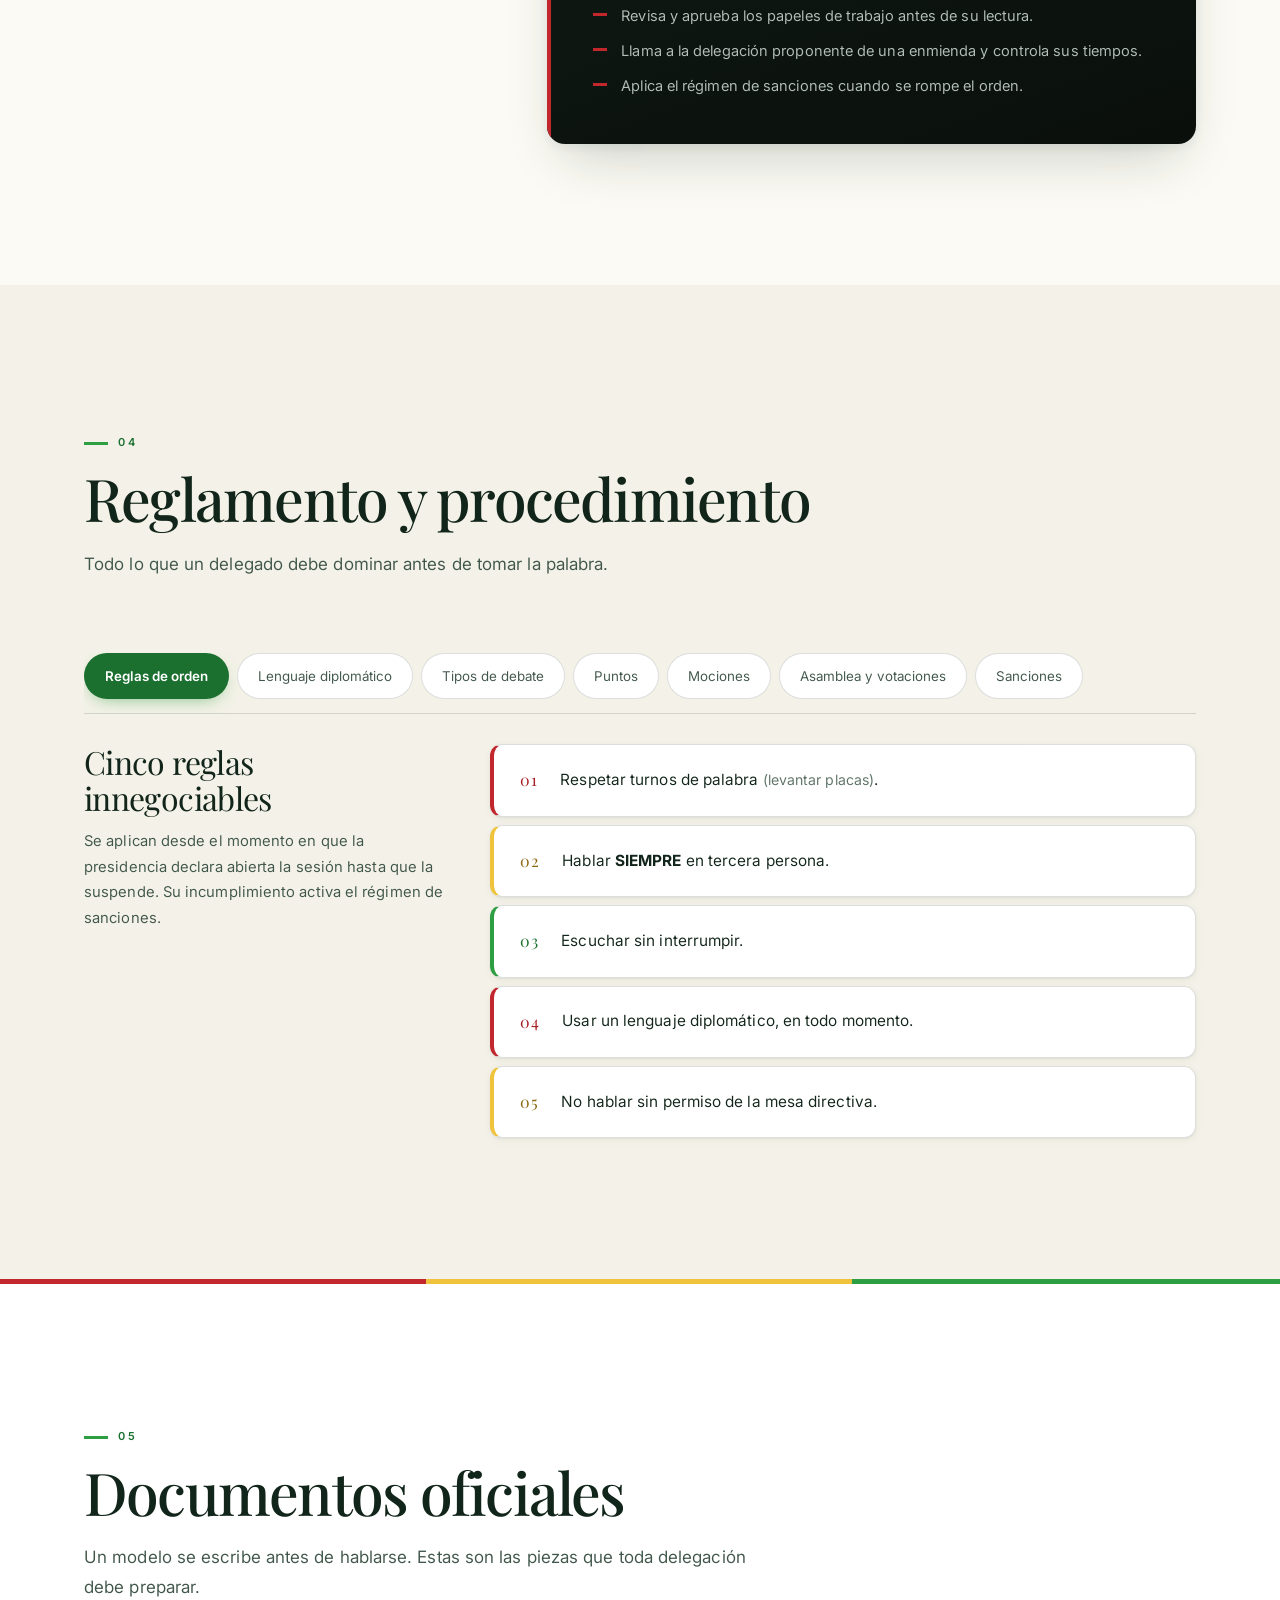
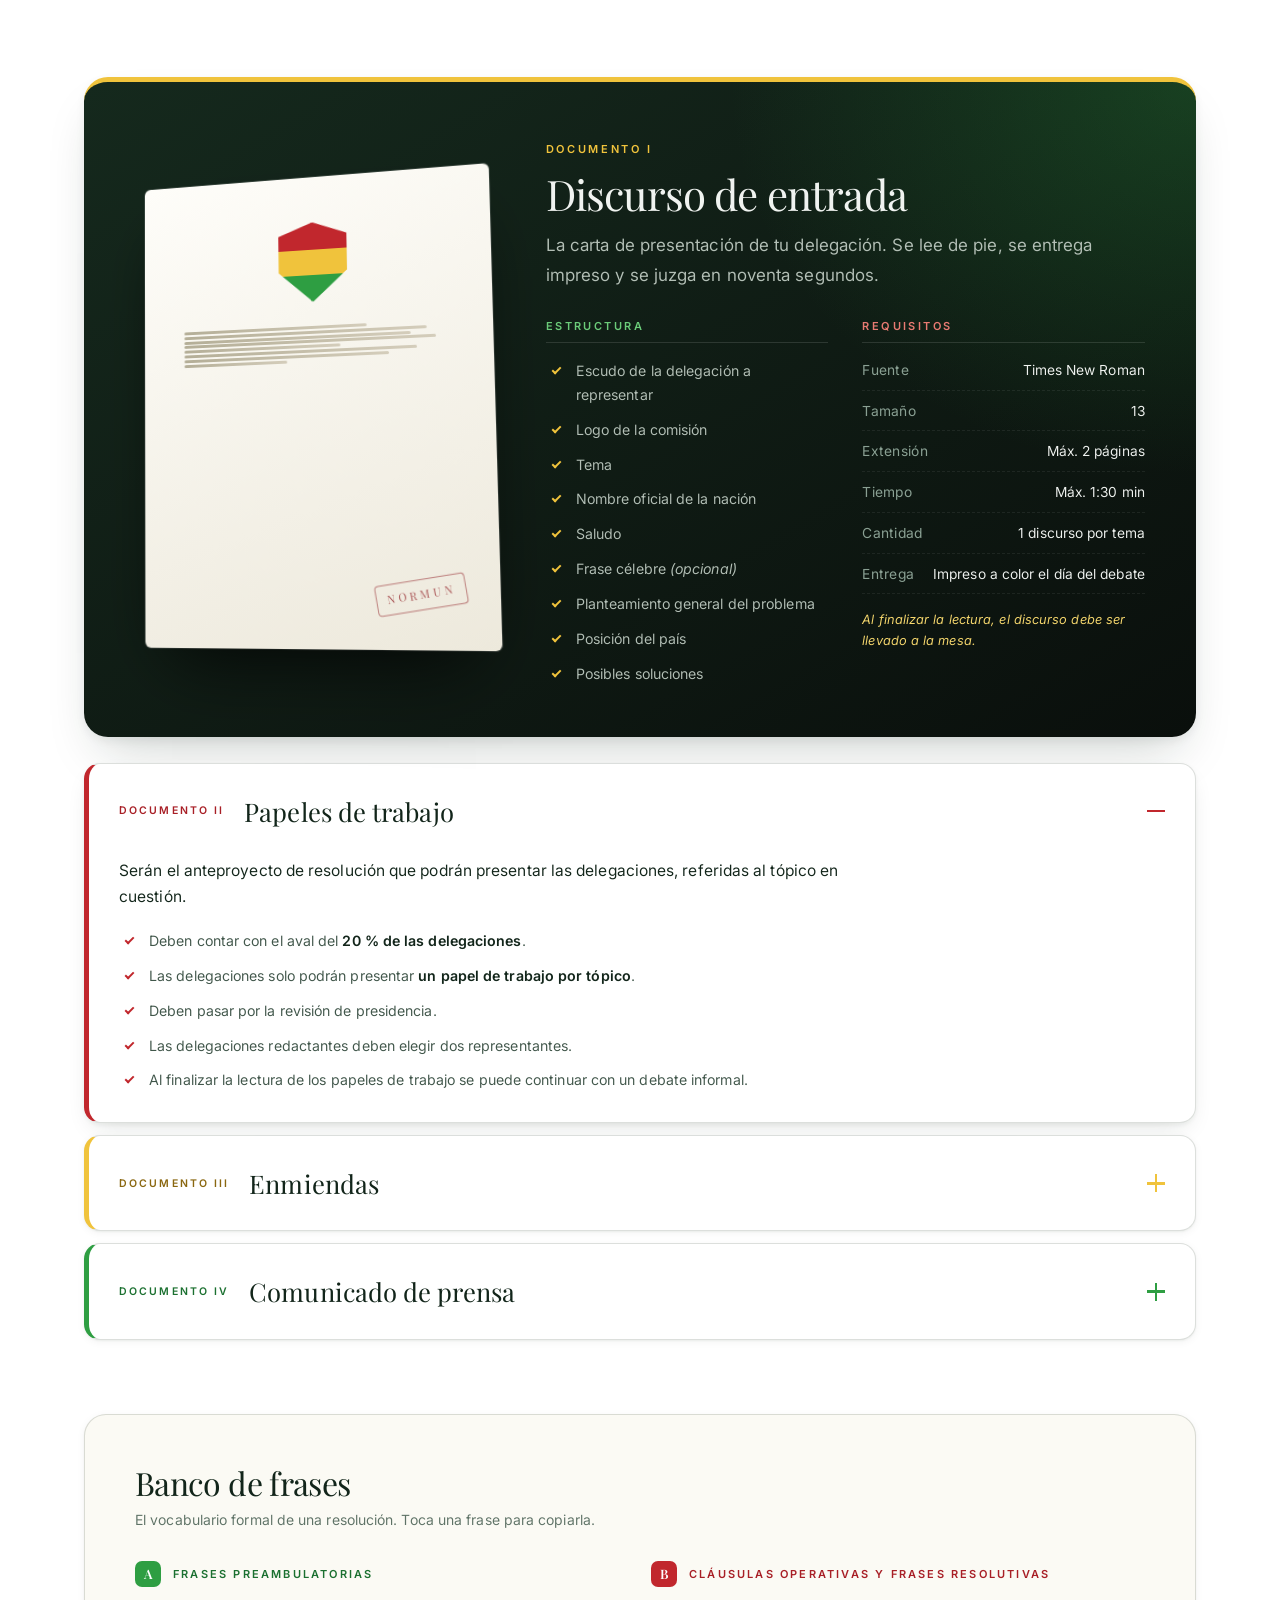
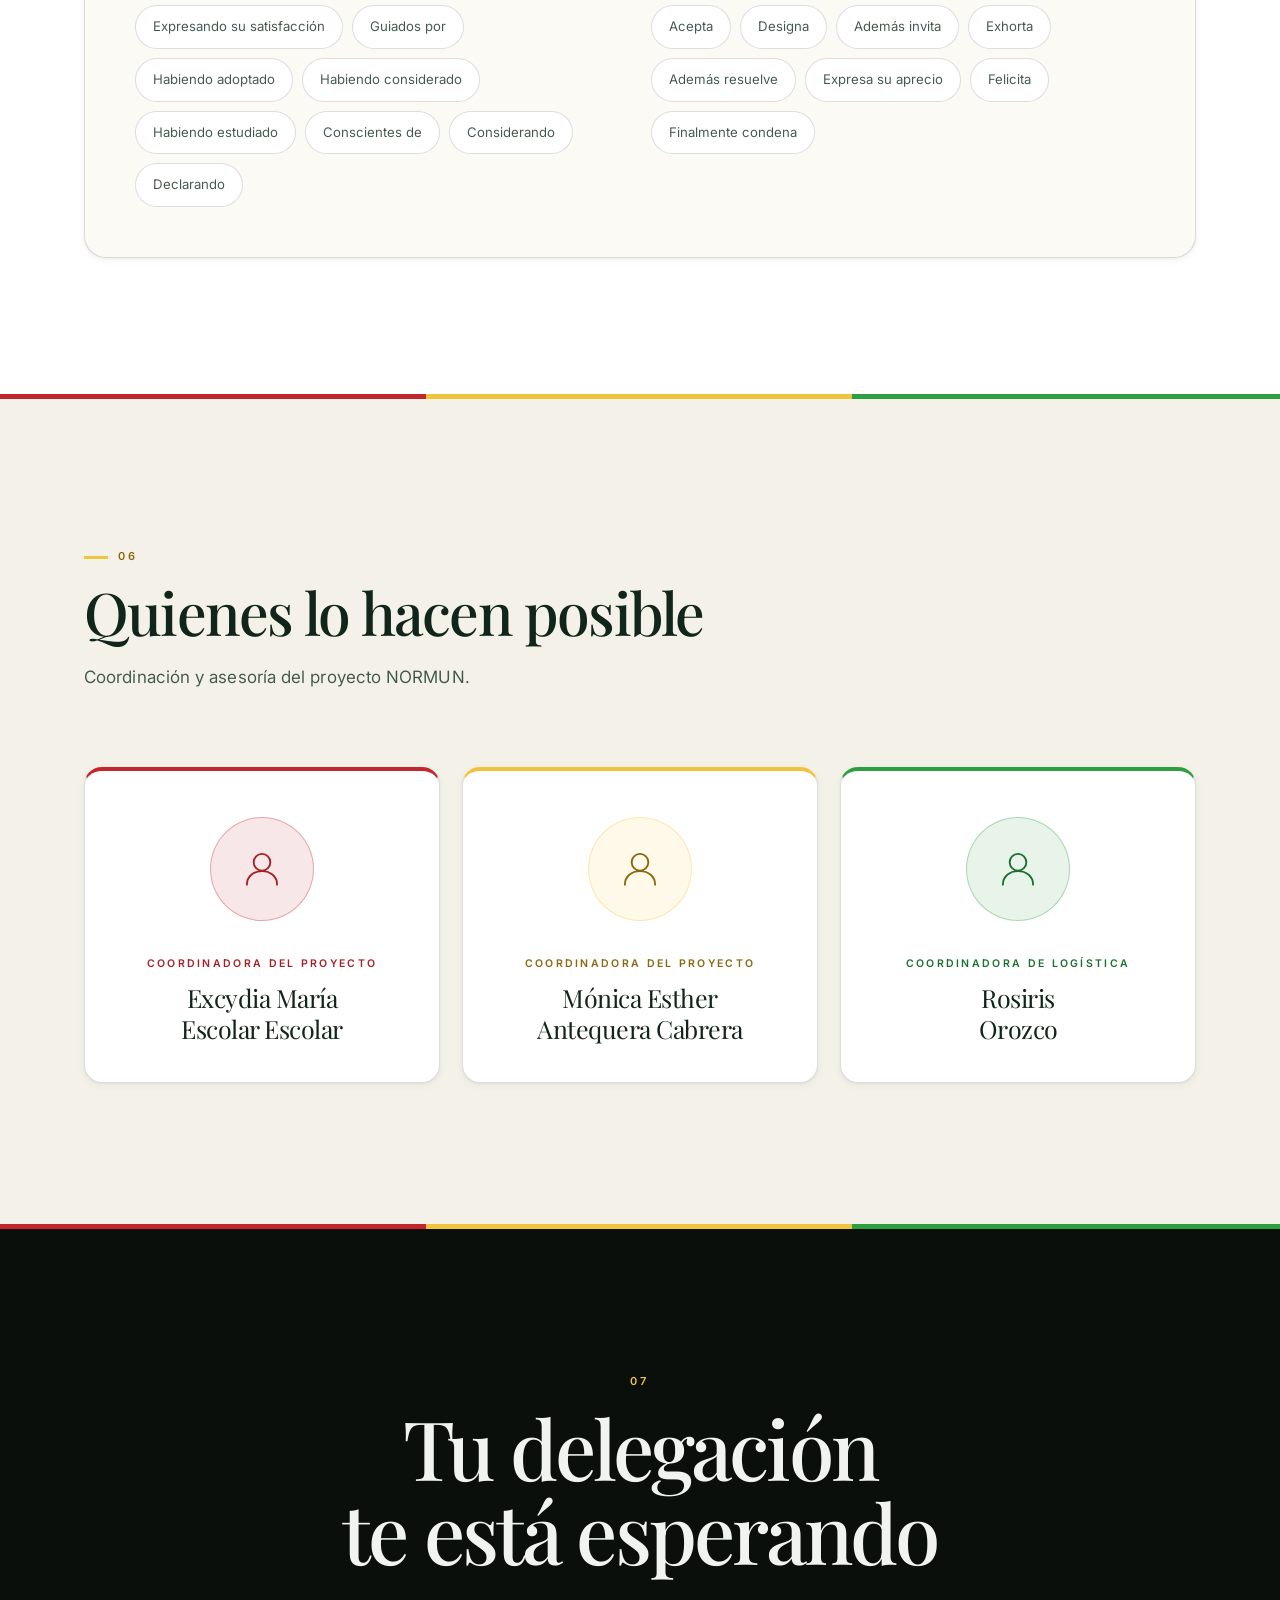
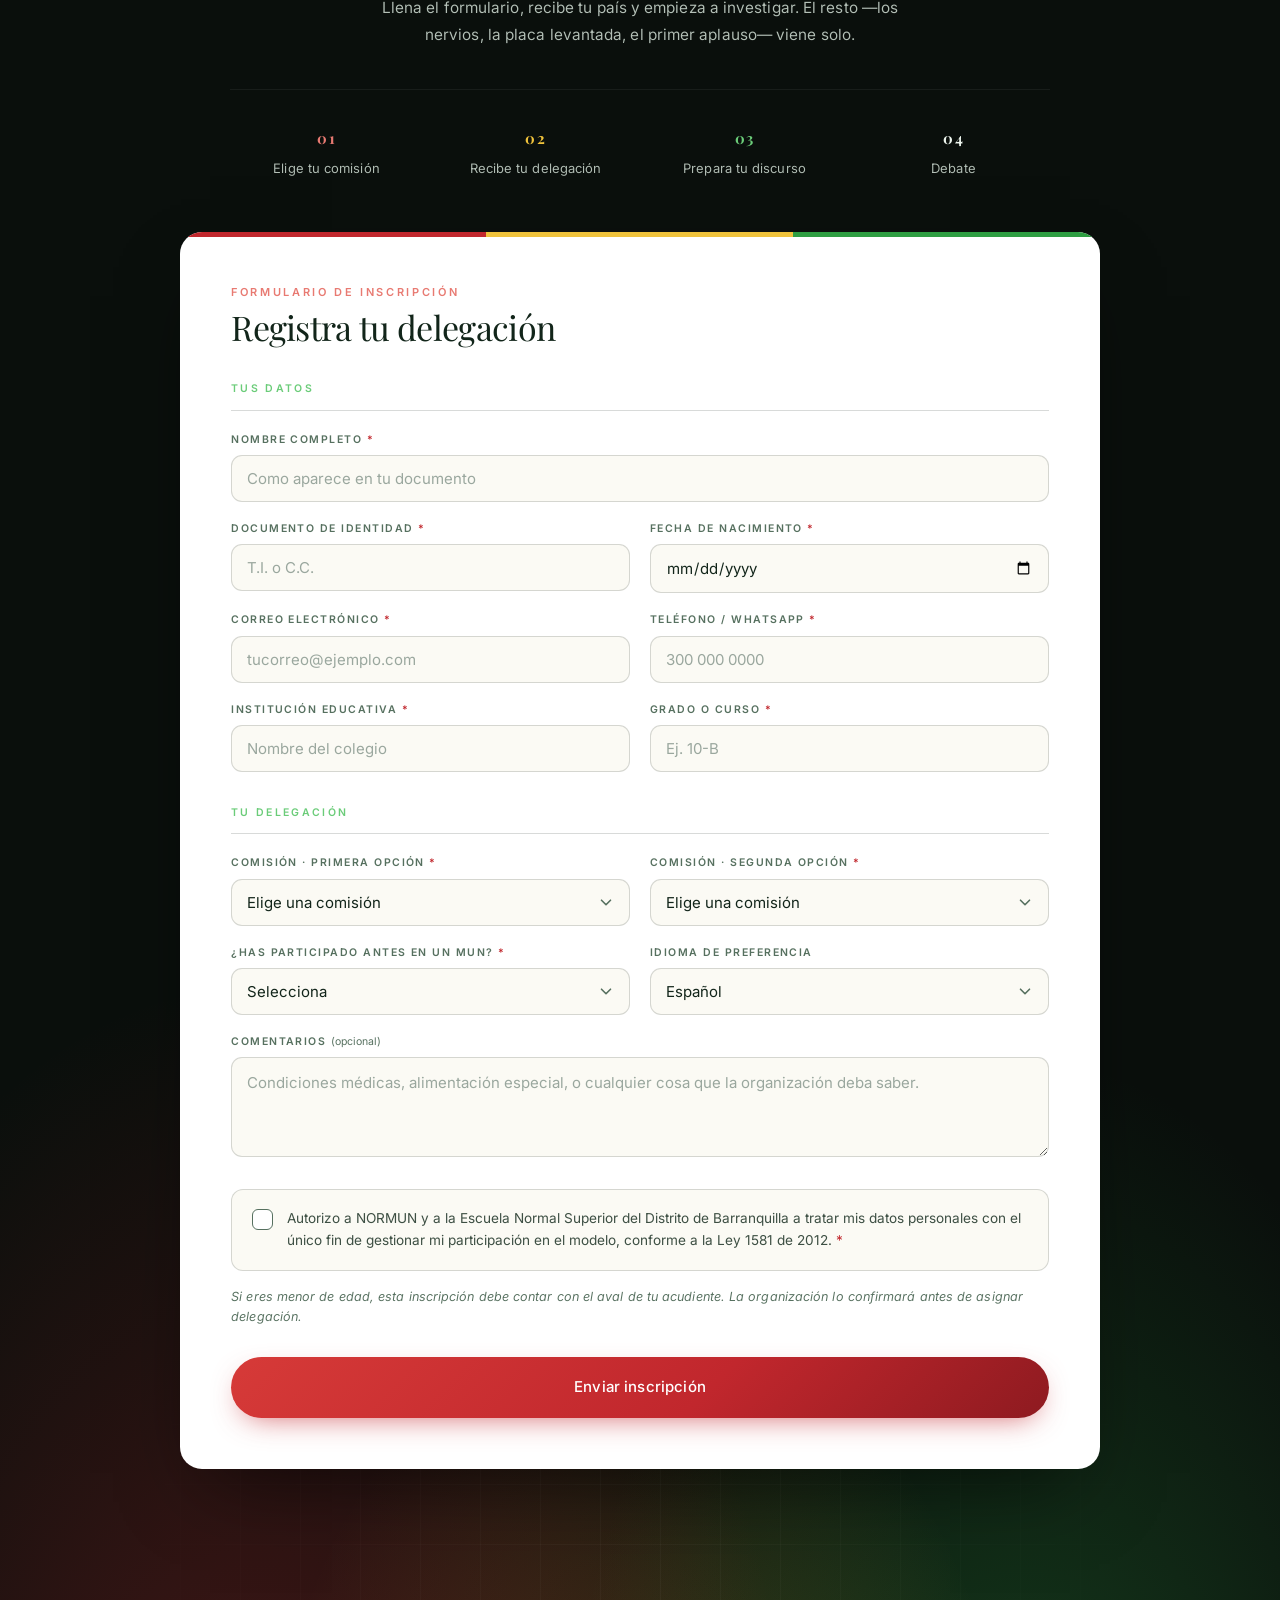
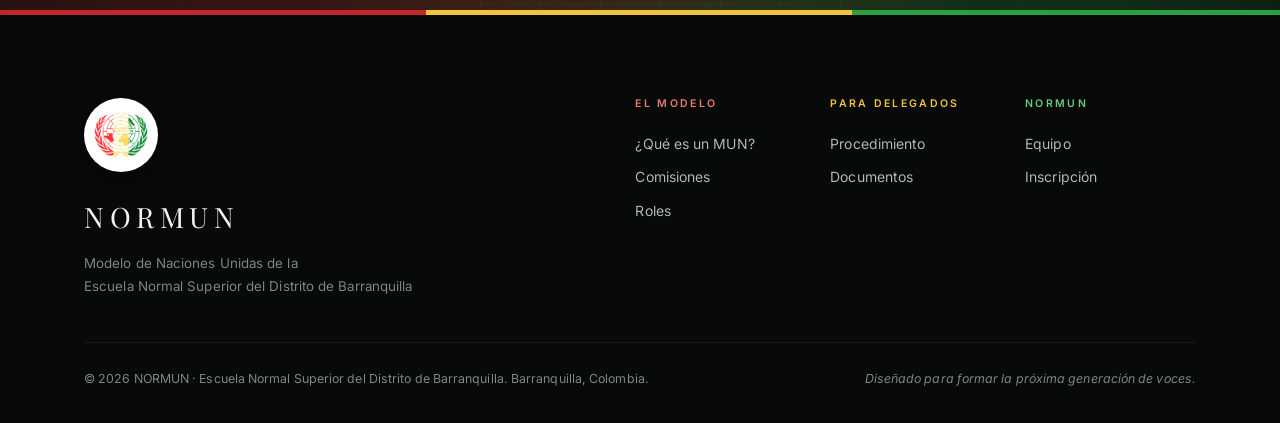
==== commit 6f58359c: "Formulario siempre visible Se elimina el interruptor de abrir y cerrar inscripciones junto con el av" ====
--- a/index.html
+++ b/index.html
@@ -805,7 +805,7 @@
      Cuando se abran las inscripciones, reemplazar el aviso
      .cta__status por los botones reales. En el README está
      explicado paso a paso. -->
-<section class="section section--cta on-dark is-open" id="inscripcion">
+<section class="section section--cta on-dark" id="inscripcion">
   <div class="cta-bg" aria-hidden="true"></div>
   <div class="wrap">
     <div class="cta reveal">
@@ -820,18 +820,6 @@
         <li><b>03</b><span>Prepara tu discurso</span></li>
         <li><b>04</b><span>Debate</span></li>
       </ul>
-    </div>
-
-    <!-- AVISO mientras las inscripciones están cerradas.
-         Se muestra cuando la sección #inscripcion NO tiene la clase "is-open". -->
-    <div class="cta__closed reveal">
-      <p class="cta__status"><i aria-hidden="true"></i>Inscripciones próximamente</p>
-      <p class="cta__closed-txt">Cuando se abran, el formulario aparecerá aquí mismo. Mientras
-      tanto, ve conociendo las comisiones y elige dónde quieres que se escuche tu voz.</p>
-      <a href="#comisiones" class="btn btn--red btn--lg">
-        Conoce las comisiones
-        <svg viewBox="0 0 20 20" aria-hidden="true"><path d="M4 10h12M11 5l5 5-5 5" fill="none" stroke="currentColor" stroke-width="1.6" stroke-linecap="round" stroke-linejoin="round"/></svg>
-      </a>
     </div>
 
     <!-- FORMULARIO DE INSCRIPCIÓN -->
--- a/assets/css/styles.css
+++ b/assets/css/styles.css
@@ -1084,20 +1084,6 @@
 .cta .sec-num{ padding-left:0; color:var(--yellow); }
 .cta .sec-num::before{ display:none; }
 
-/* aviso mientras las inscripciones no están abiertas */
-.cta__status{
-  display:inline-flex; align-items:center; gap:11px;
-  font-size:11.5px; letter-spacing:.22em; text-transform:uppercase; font-weight:600;
-  color:var(--yellow);
-  padding:9px 21px 9px 16px; border-radius:999px;
-  border:1px solid rgba(240,195,60,.42); background:rgba(240,195,60,.10);
-  margin-bottom:26px;
-}
-.cta__status i{
-  width:7px; height:7px; border-radius:50%; background:var(--yellow);
-  box-shadow:0 0 0 0 rgba(240,195,60,.7); animation:pulseY 2.4s infinite;
-}
-@keyframes pulseY{ 70%{ box-shadow:0 0 0 10px rgba(240,195,60,0);} 100%{ box-shadow:0 0 0 0 rgba(240,195,60,0);} }
 .cta__title{
   font-family:var(--serif); font-weight:500;
   font-size:clamp(38px,6.4vw,84px); line-height:1.02; letter-spacing:-.035em;
@@ -1124,20 +1110,9 @@
    Vive dentro de la sección oscura, como una tarjeta blanca:
    máximo contraste para leer y llenar sin cansancio.
 
-   El interruptor es la clase "is-open" en <section id="inscripcion">:
-     con is-open  -> se ve el formulario
-     sin is-open  -> se ve el aviso de "próximamente"
+   Siempre visible: no hay interruptor que alguien tenga que
+   recordar activar o desactivar más adelante.
    ============================================================= */
-.section--cta .form-card{ display:none; }
-.section--cta.is-open .cta__closed{ display:none; }
-.section--cta.is-open .form-card{ display:block; }
-
-.cta__closed{ position:relative; text-align:center; max-width:820px; margin:44px auto 0; }
-.cta__closed-txt{
-  color:var(--fg-2); font-size:clamp(15px,1.2vw,17px); line-height:1.74;
-  max-width:54ch; margin:0 auto 34px;
-}
-
 /* ---- la tarjeta ---- */
 .form-card{
   /* tokens del modo claro, porque la tarjeta es blanca */
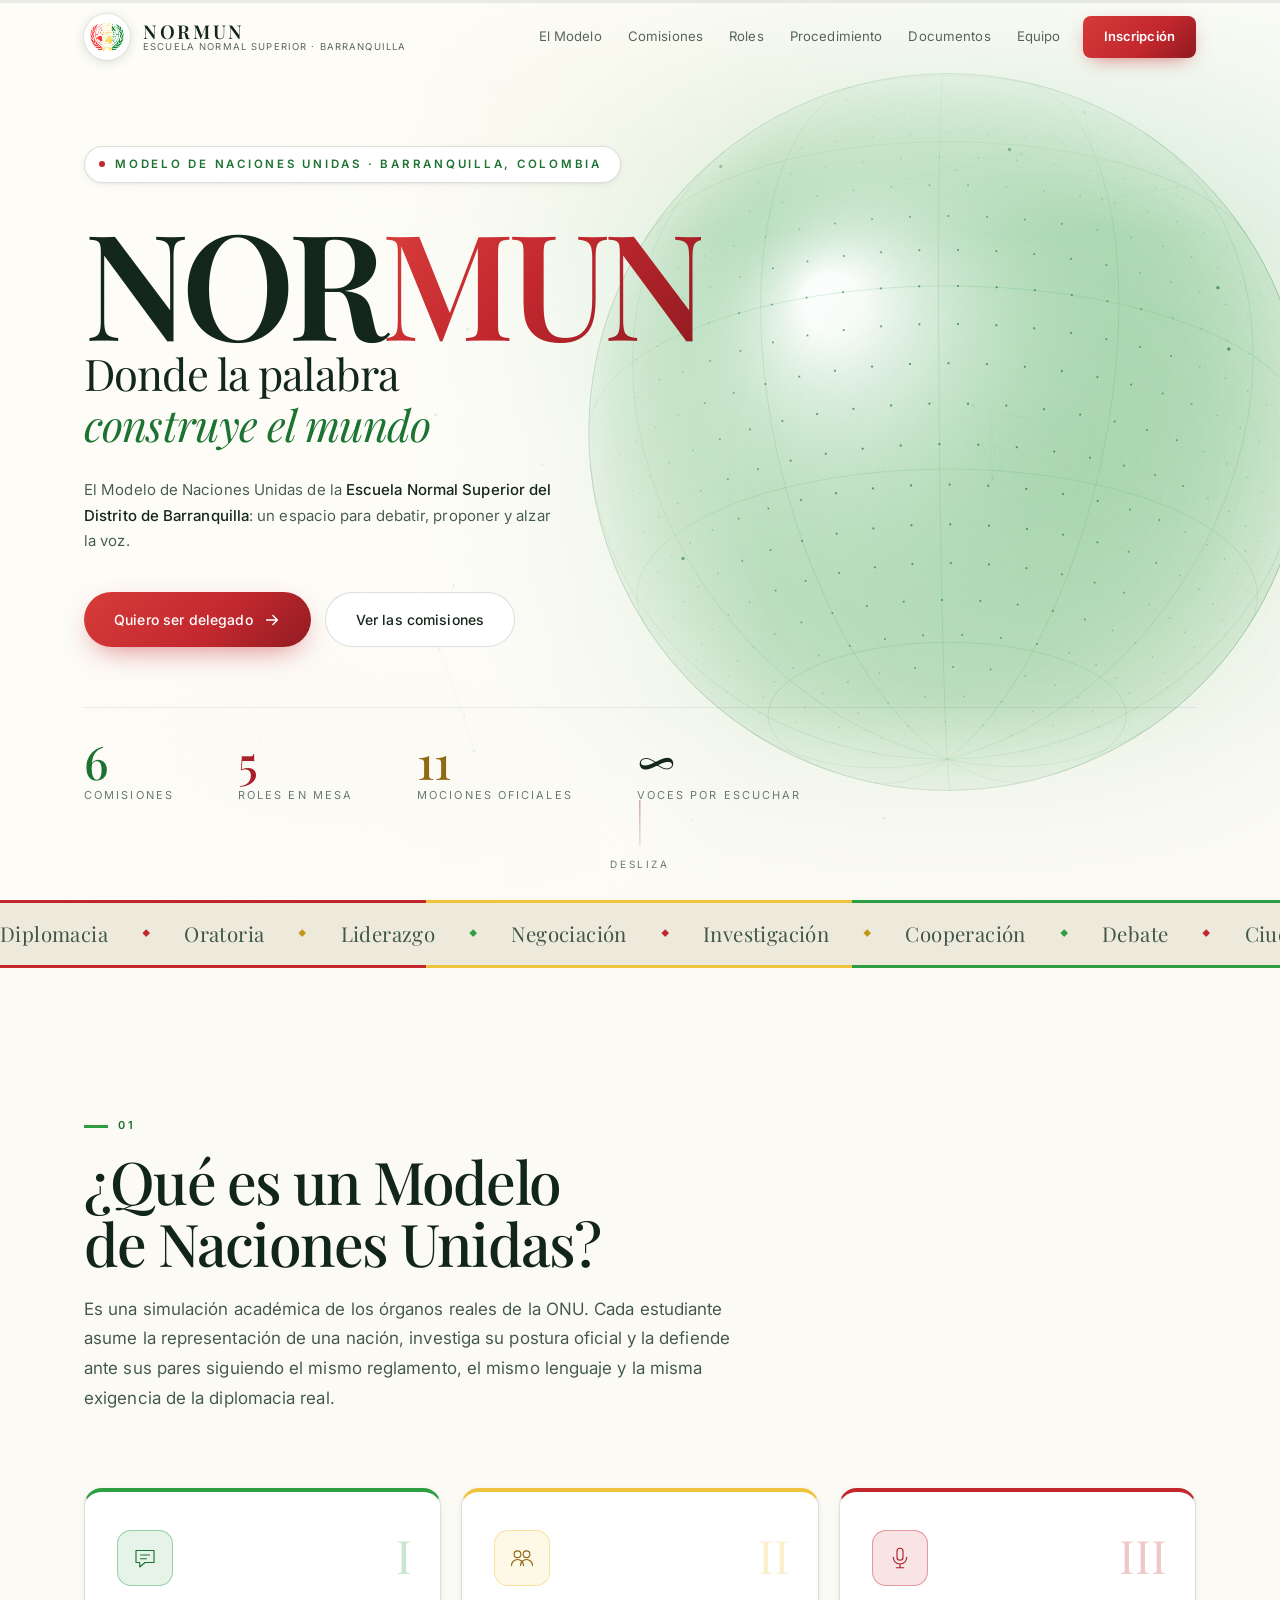
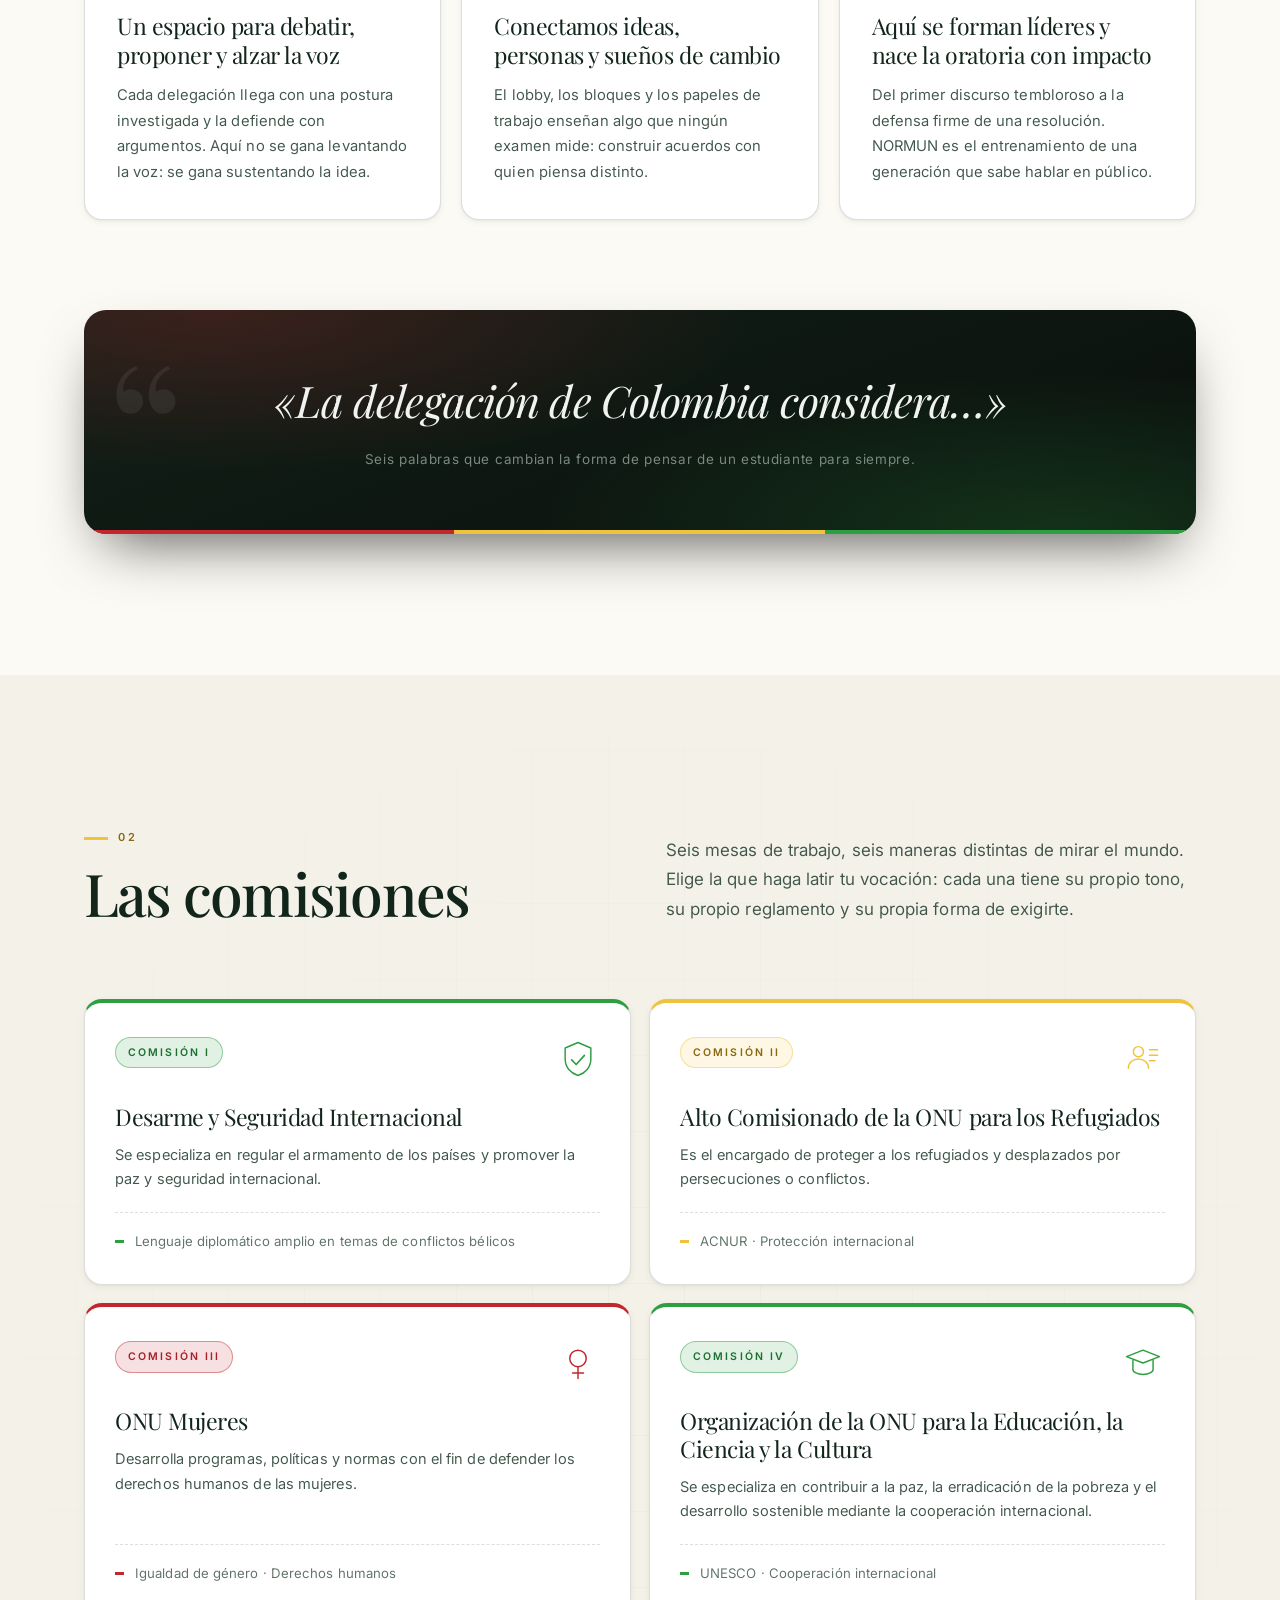
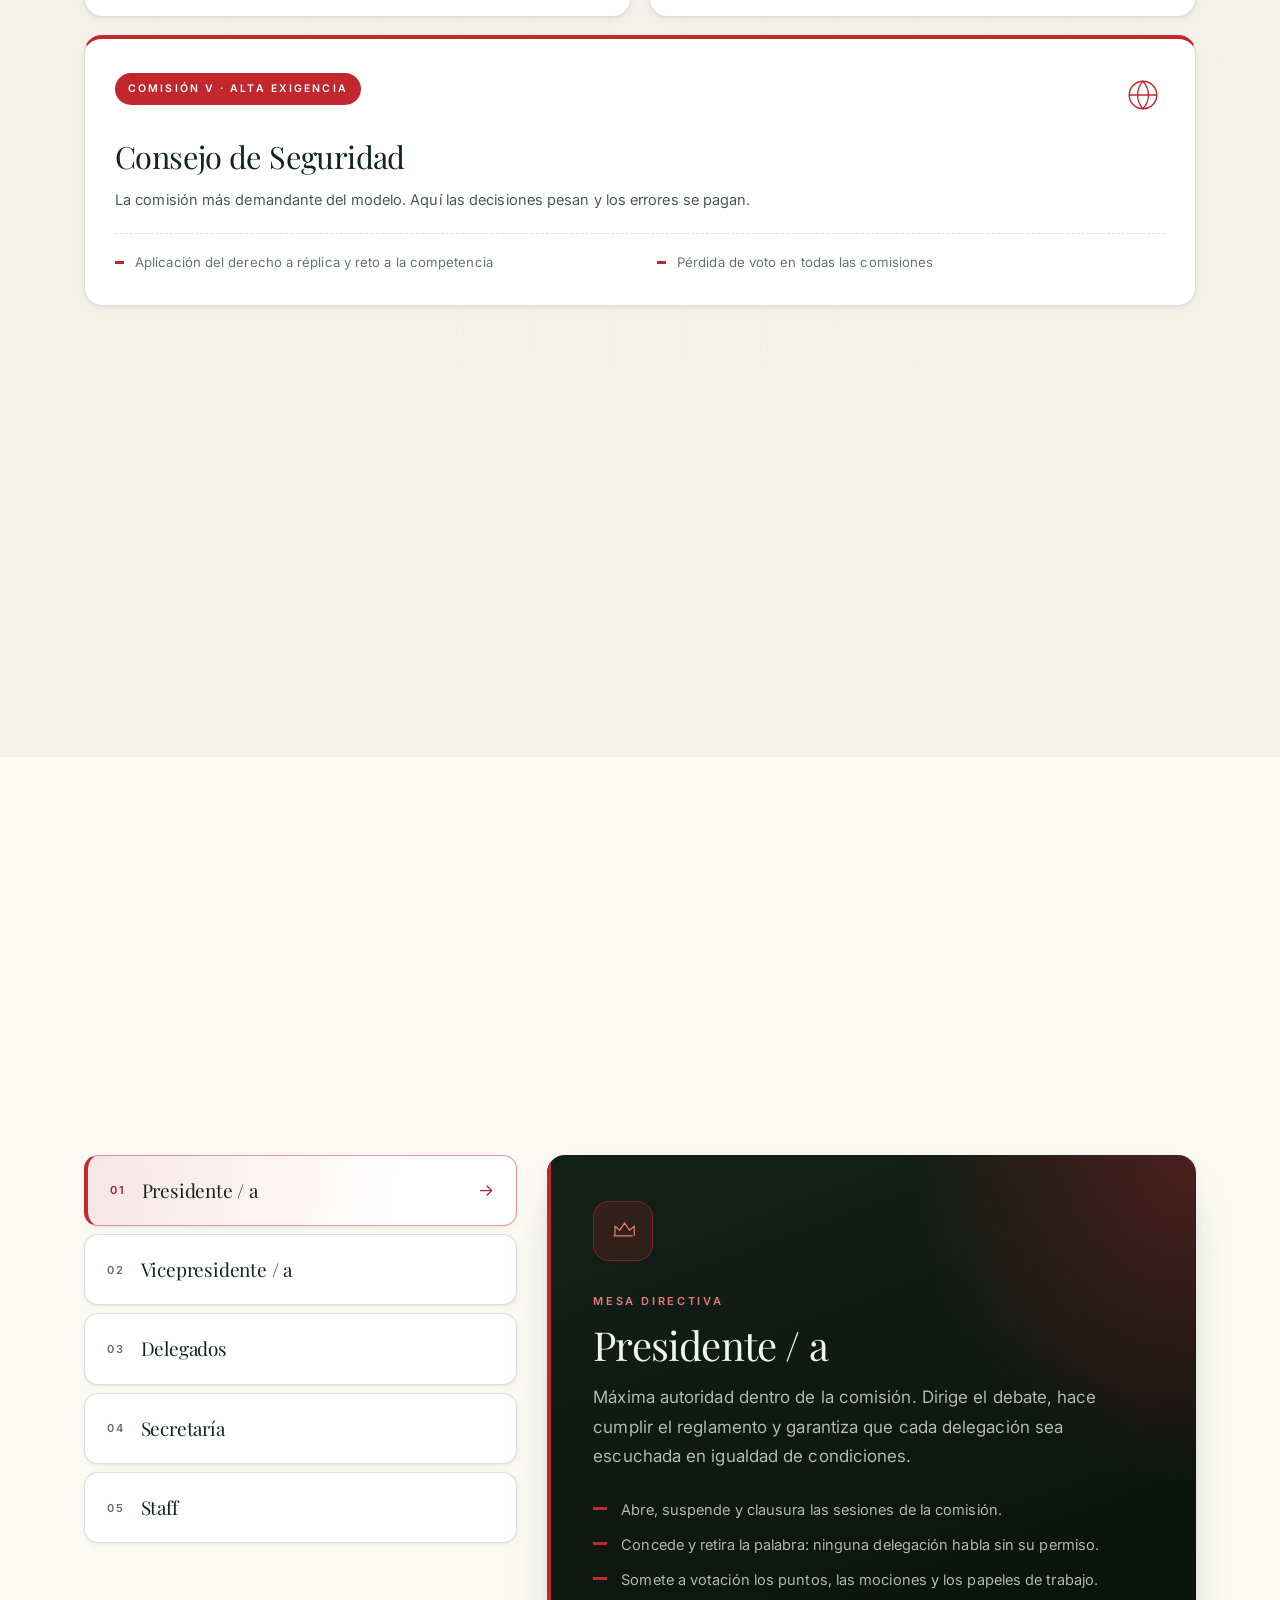
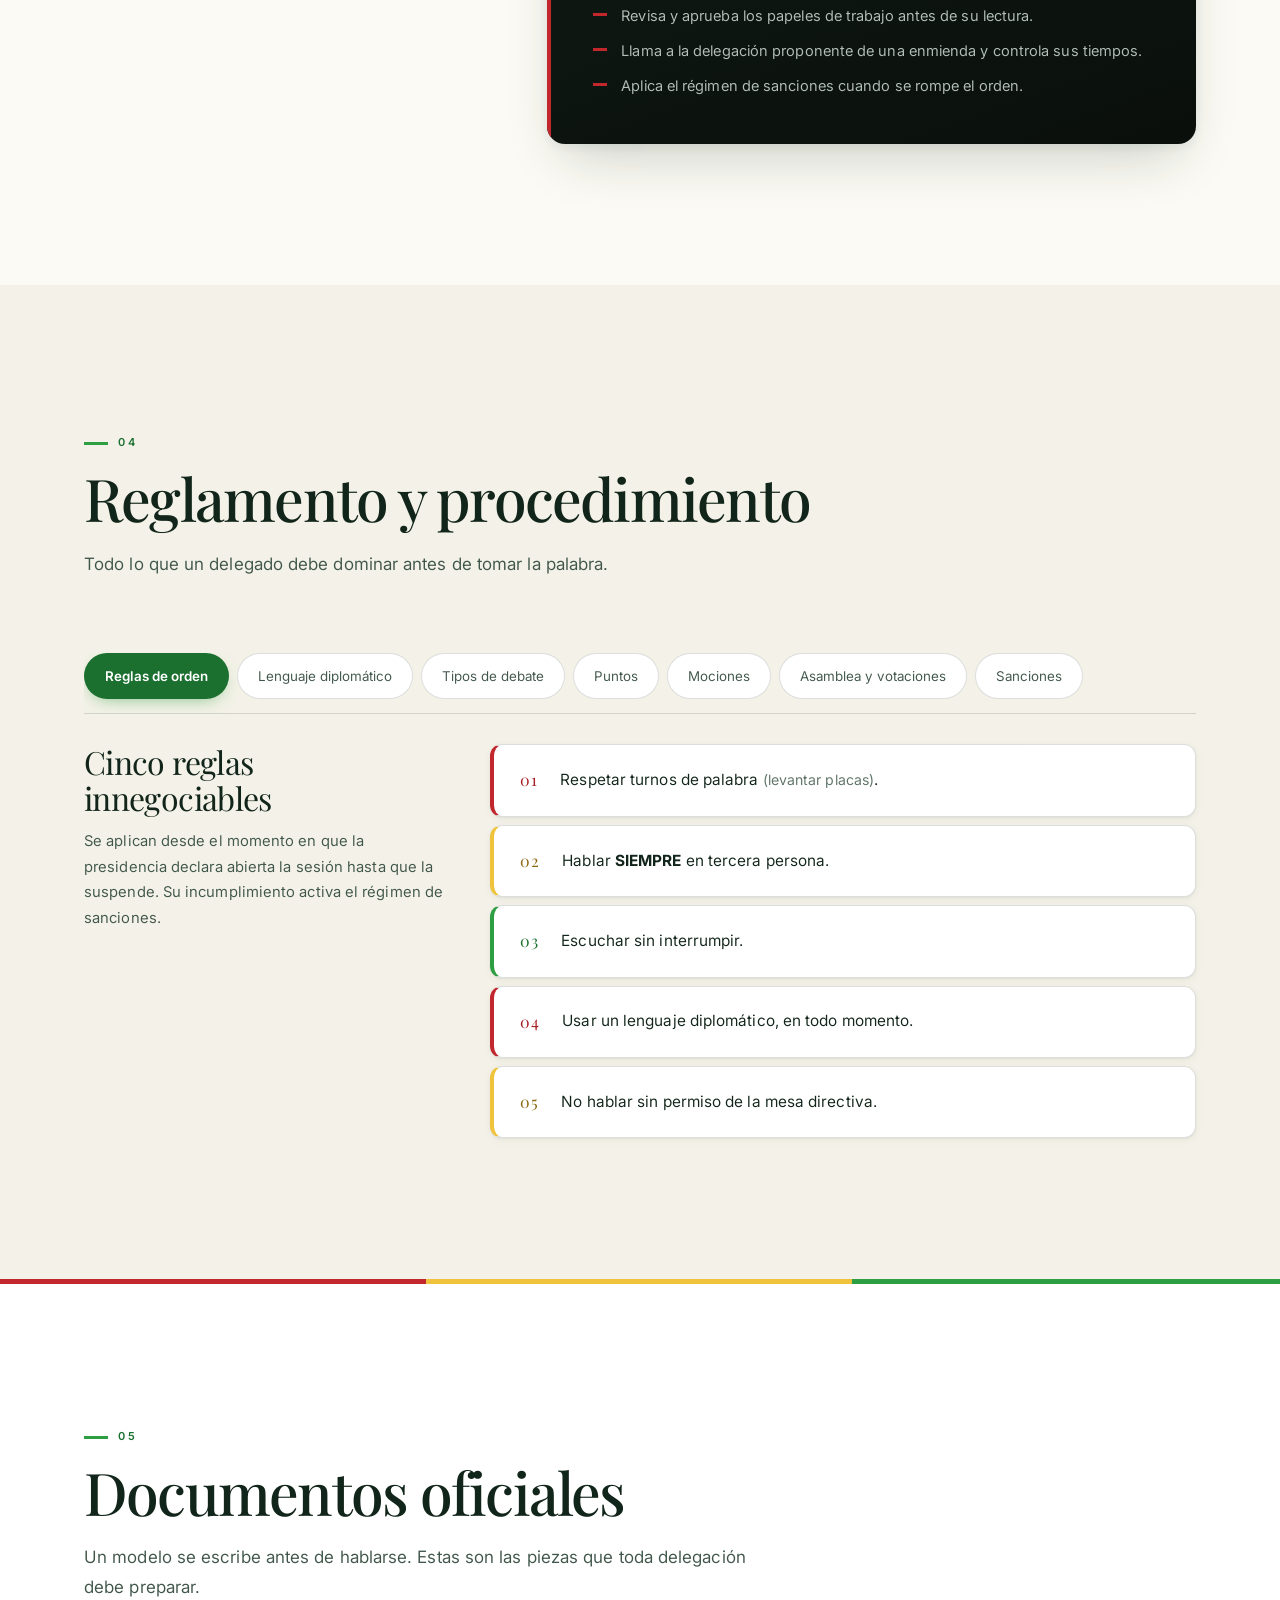
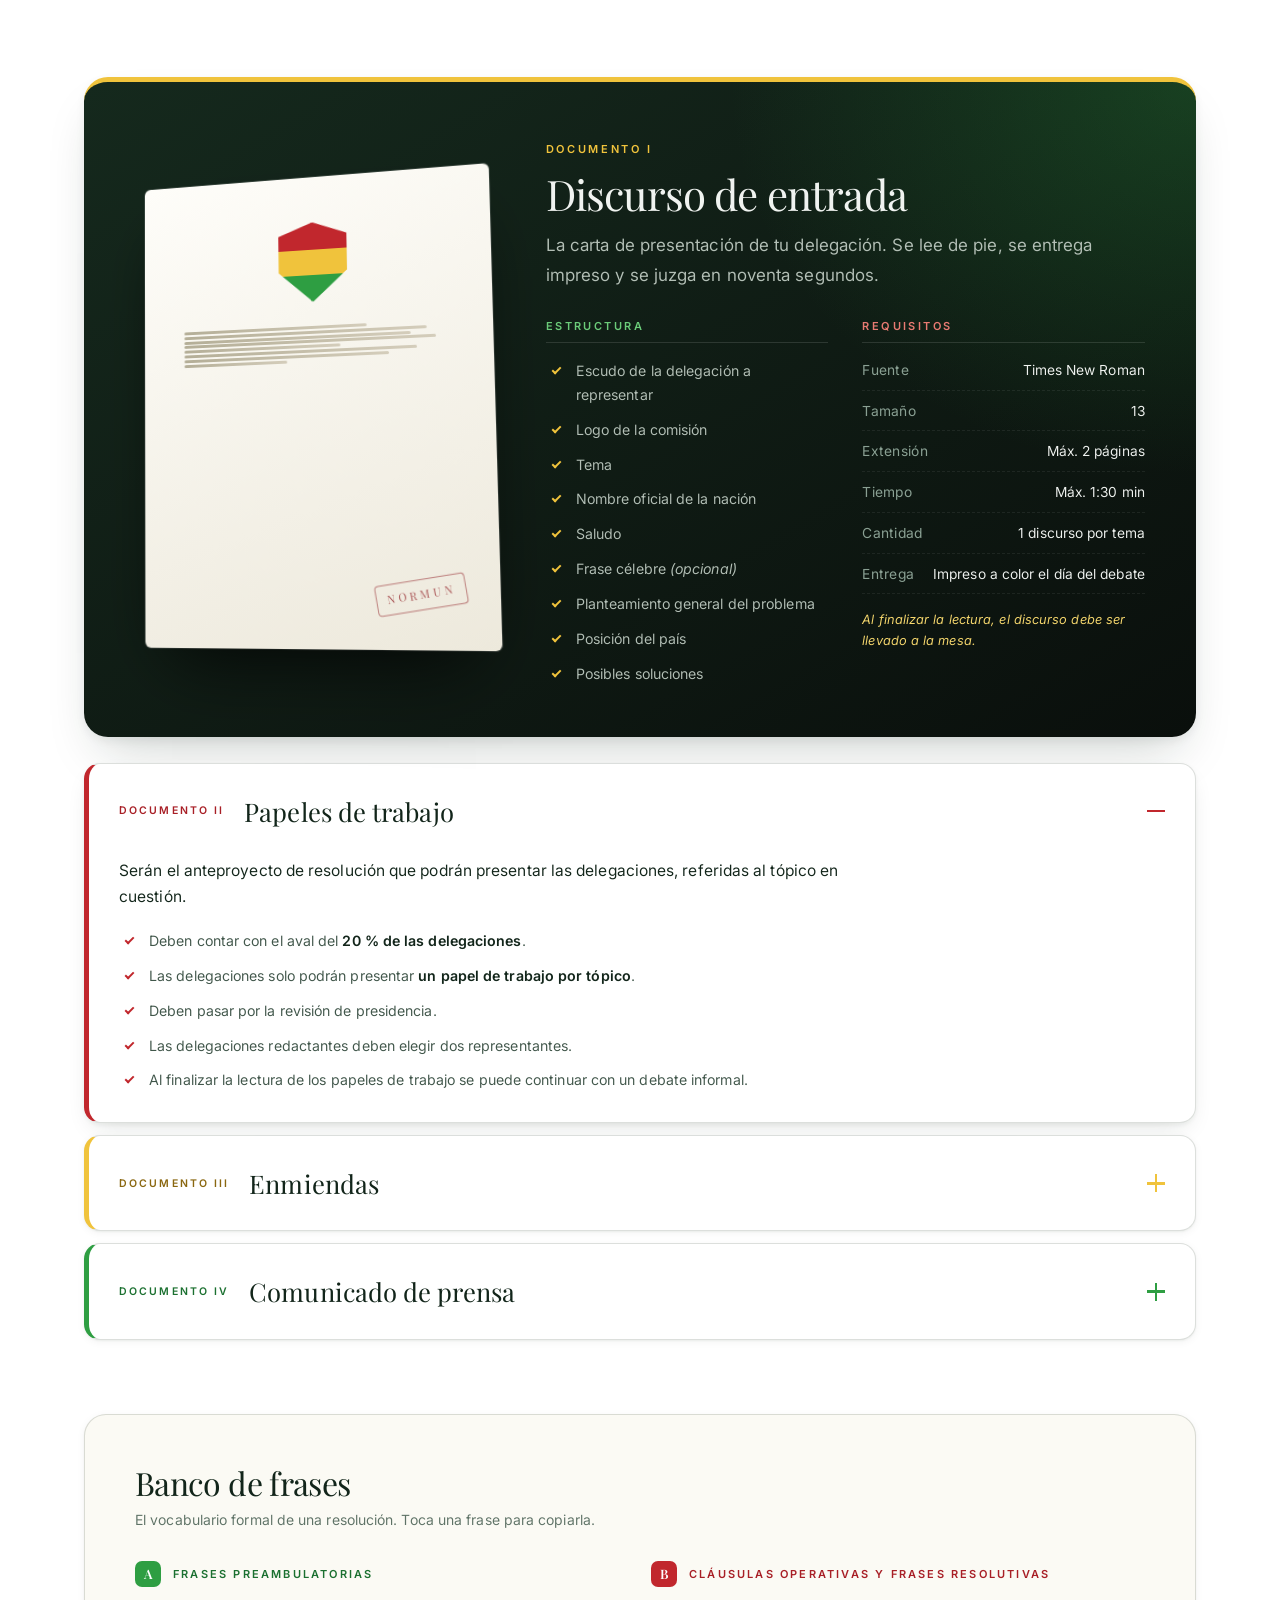
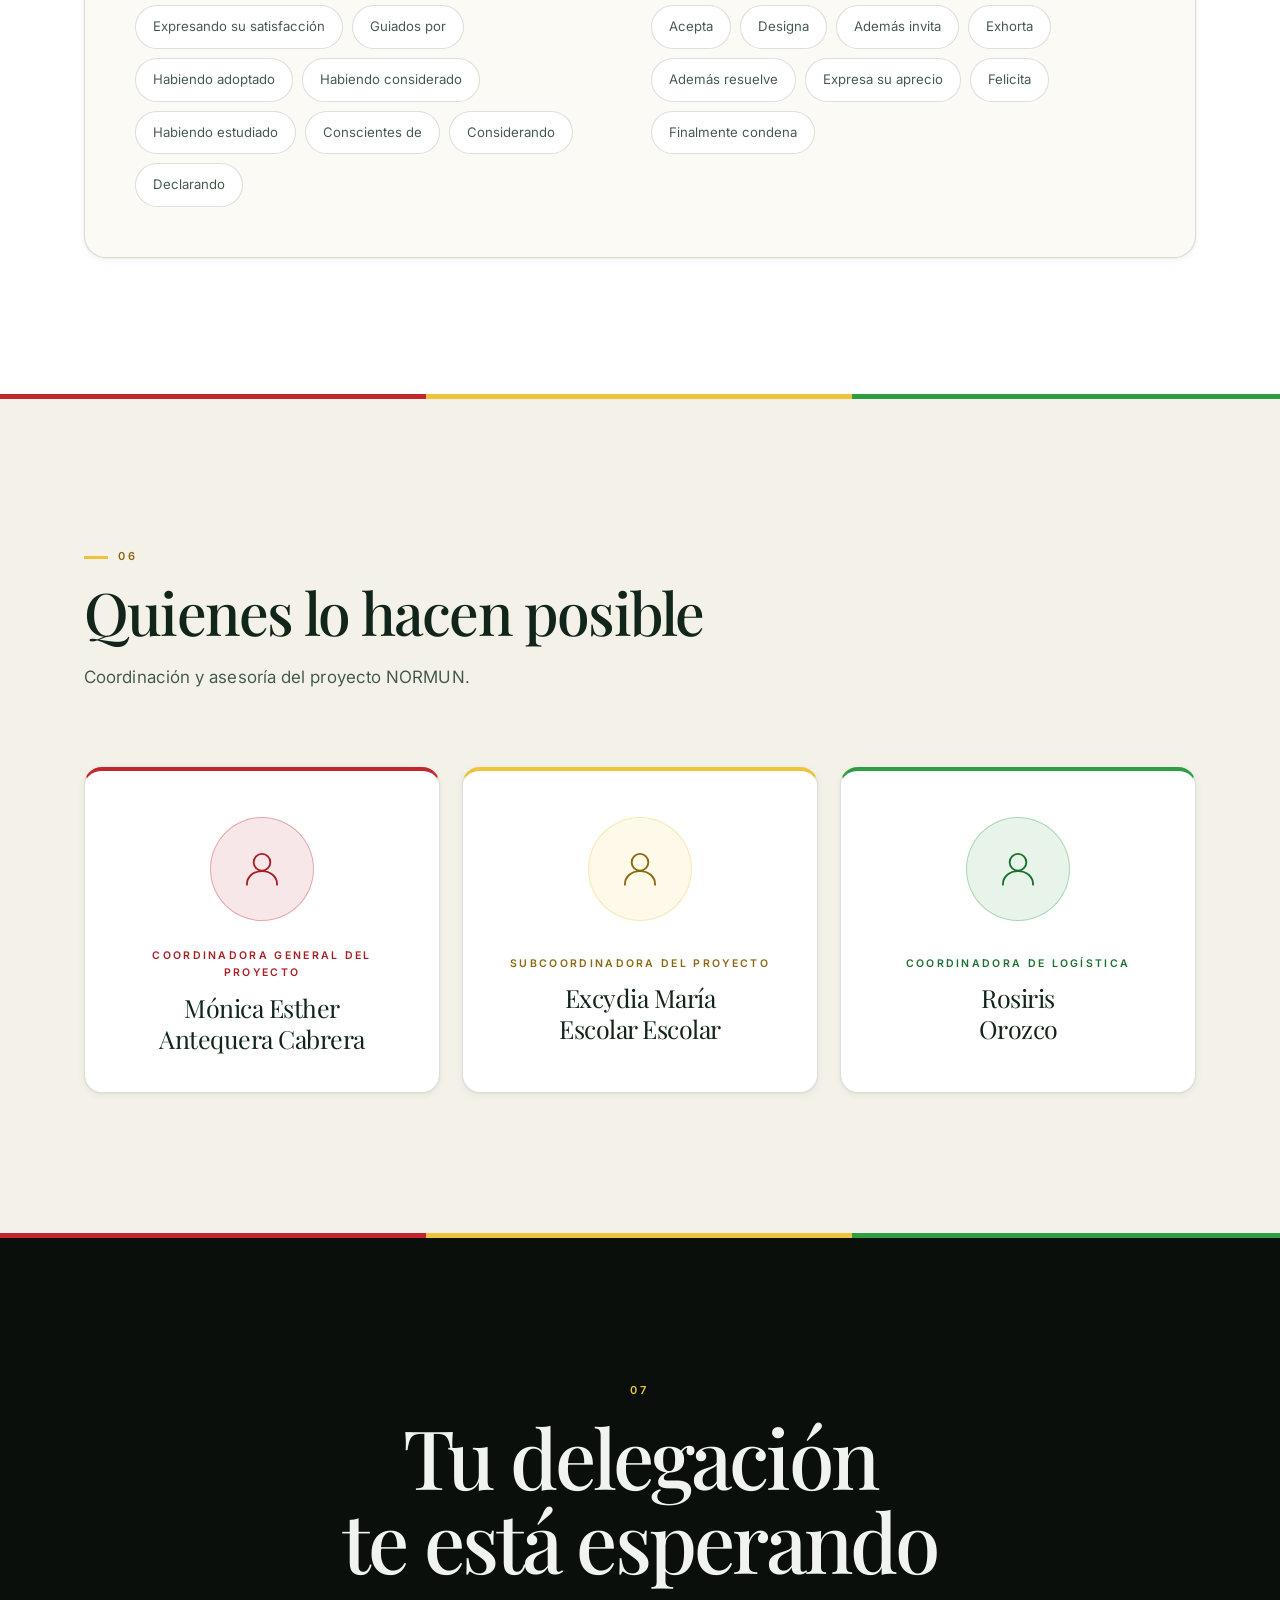
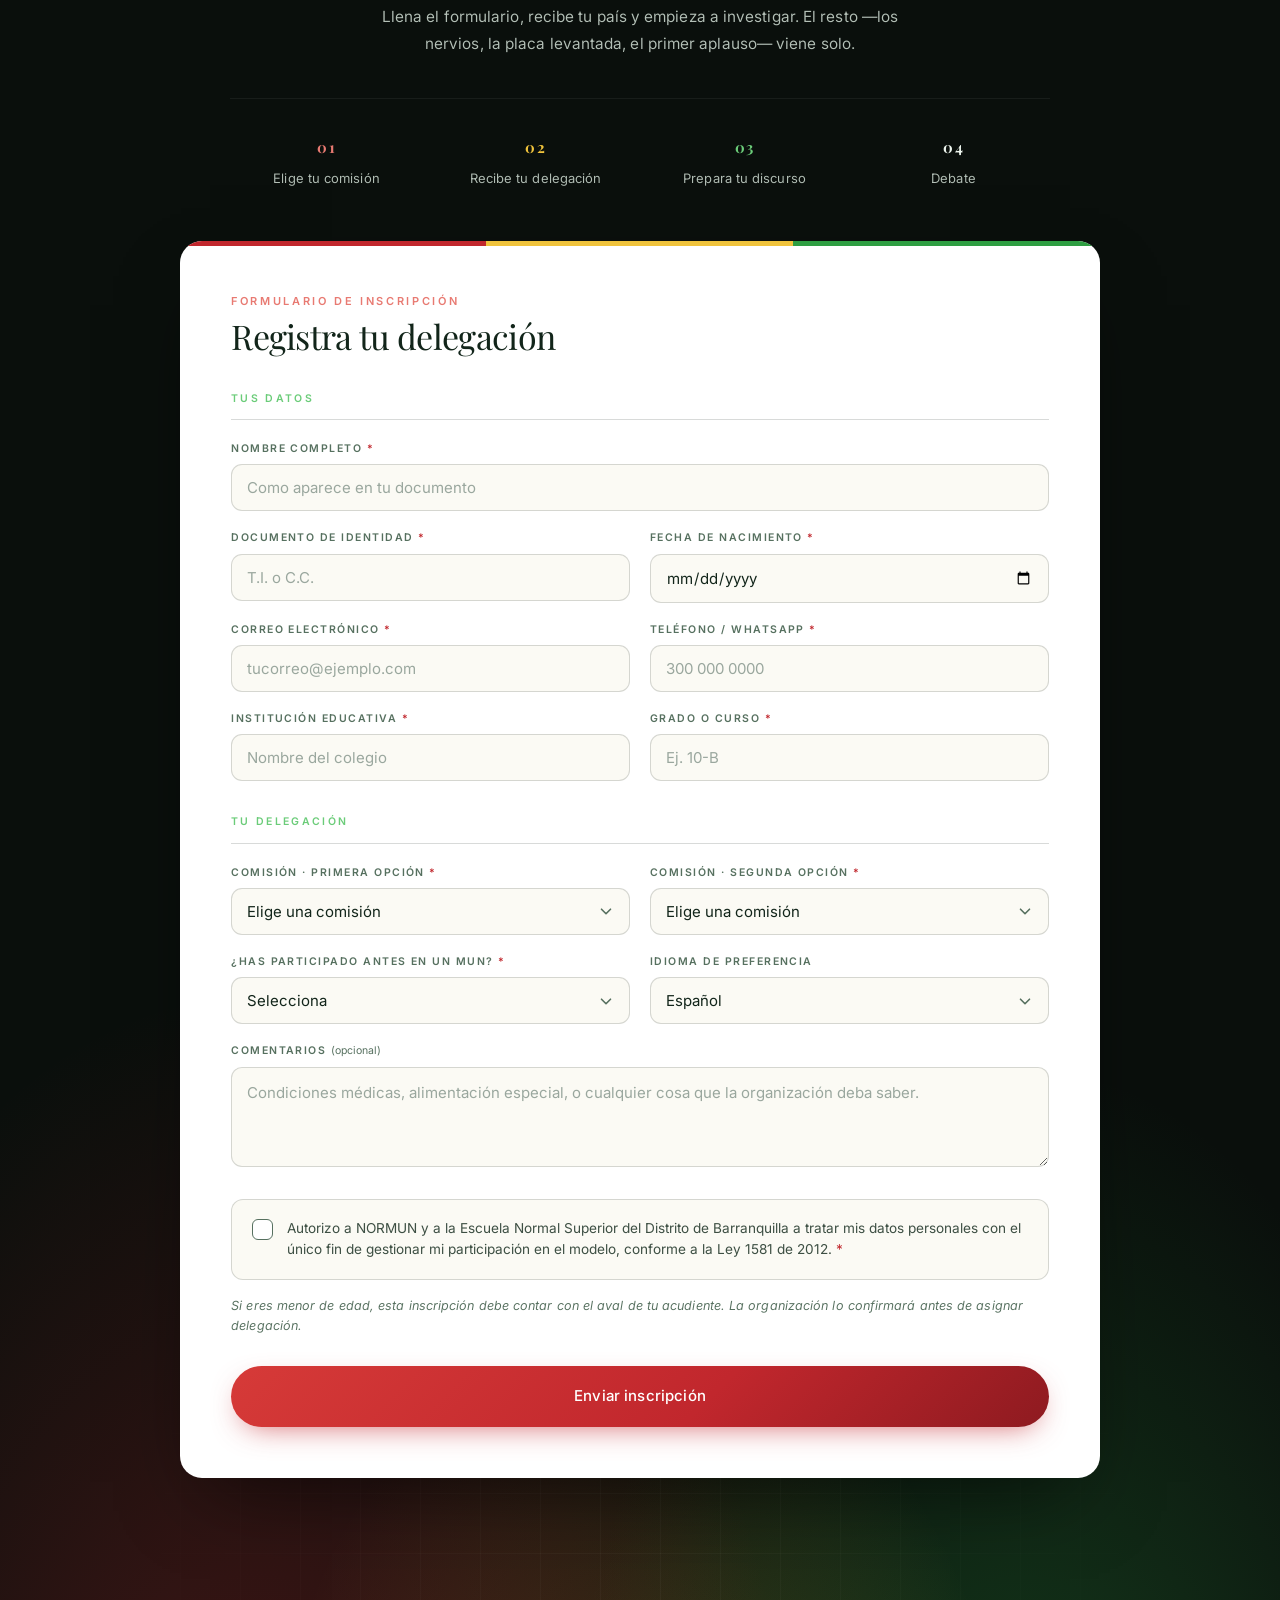
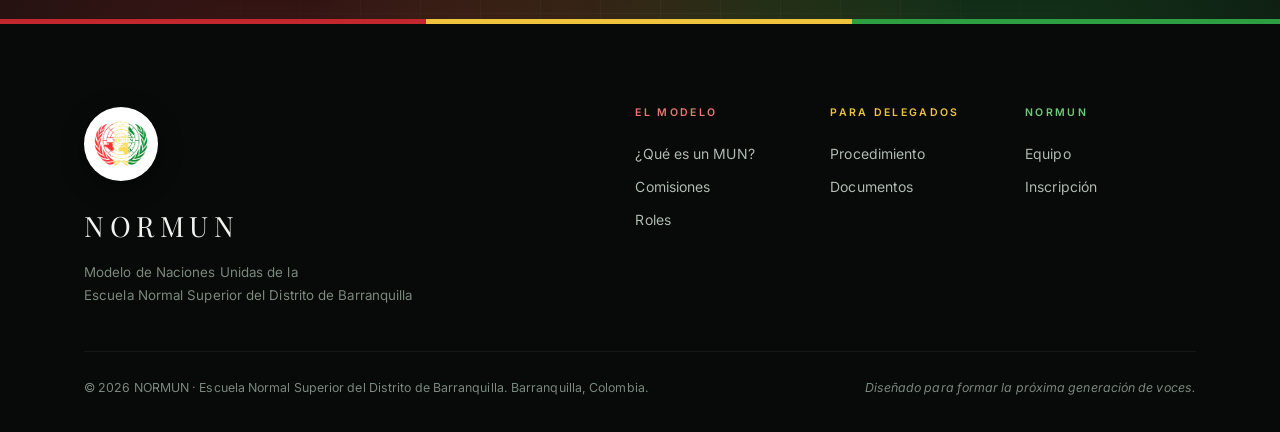
==== commit 6fa20f74: "Actualiza los cargos del equipo coordinador Mónica Esther Antequera Cabrera pasa a ser la coordinado" ====
--- a/index.html
+++ b/index.html
@@ -772,8 +772,8 @@
             <path d="M9.5 39c0-7.8 6.5-13 14.5-13s14.5 5.2 14.5 13" stroke="currentColor" stroke-width="1.8" stroke-linecap="round"/>
           </svg>
         </div>
-        <span class="member__role">Coordinadora del proyecto</span>
-        <h3 class="member__name">Excydia María<br>Escolar Escolar</h3>
+        <span class="member__role">Coordinadora general del proyecto</span>
+        <h3 class="member__name">Mónica Esther<br>Antequera Cabrera</h3>
       </article>
 
       <article class="member reveal" data-delay="90">
@@ -783,8 +783,8 @@
             <path d="M9.5 39c0-7.8 6.5-13 14.5-13s14.5 5.2 14.5 13" stroke="currentColor" stroke-width="1.8" stroke-linecap="round"/>
           </svg>
         </div>
-        <span class="member__role">Coordinadora del proyecto</span>
-        <h3 class="member__name">Mónica Esther<br>Antequera Cabrera</h3>
+        <span class="member__role">Subcoordinadora del proyecto</span>
+        <h3 class="member__name">Excydia María<br>Escolar Escolar</h3>
       </article>
 
       <article class="member reveal" data-delay="180">
@@ -802,9 +802,8 @@
 </section>
 
 <!-- ============ 07 · INSCRIPCIÓN ============
-     Cuando se abran las inscripciones, reemplazar el aviso
-     .cta__status por los botones reales. En el README está
-     explicado paso a paso. -->
+     Formulario siempre visible. Cómo está conectado a la hoja
+     de Google: ver INSCRIPCIONES.md. -->
 <section class="section section--cta on-dark" id="inscripcion">
   <div class="cta-bg" aria-hidden="true"></div>
   <div class="wrap">
